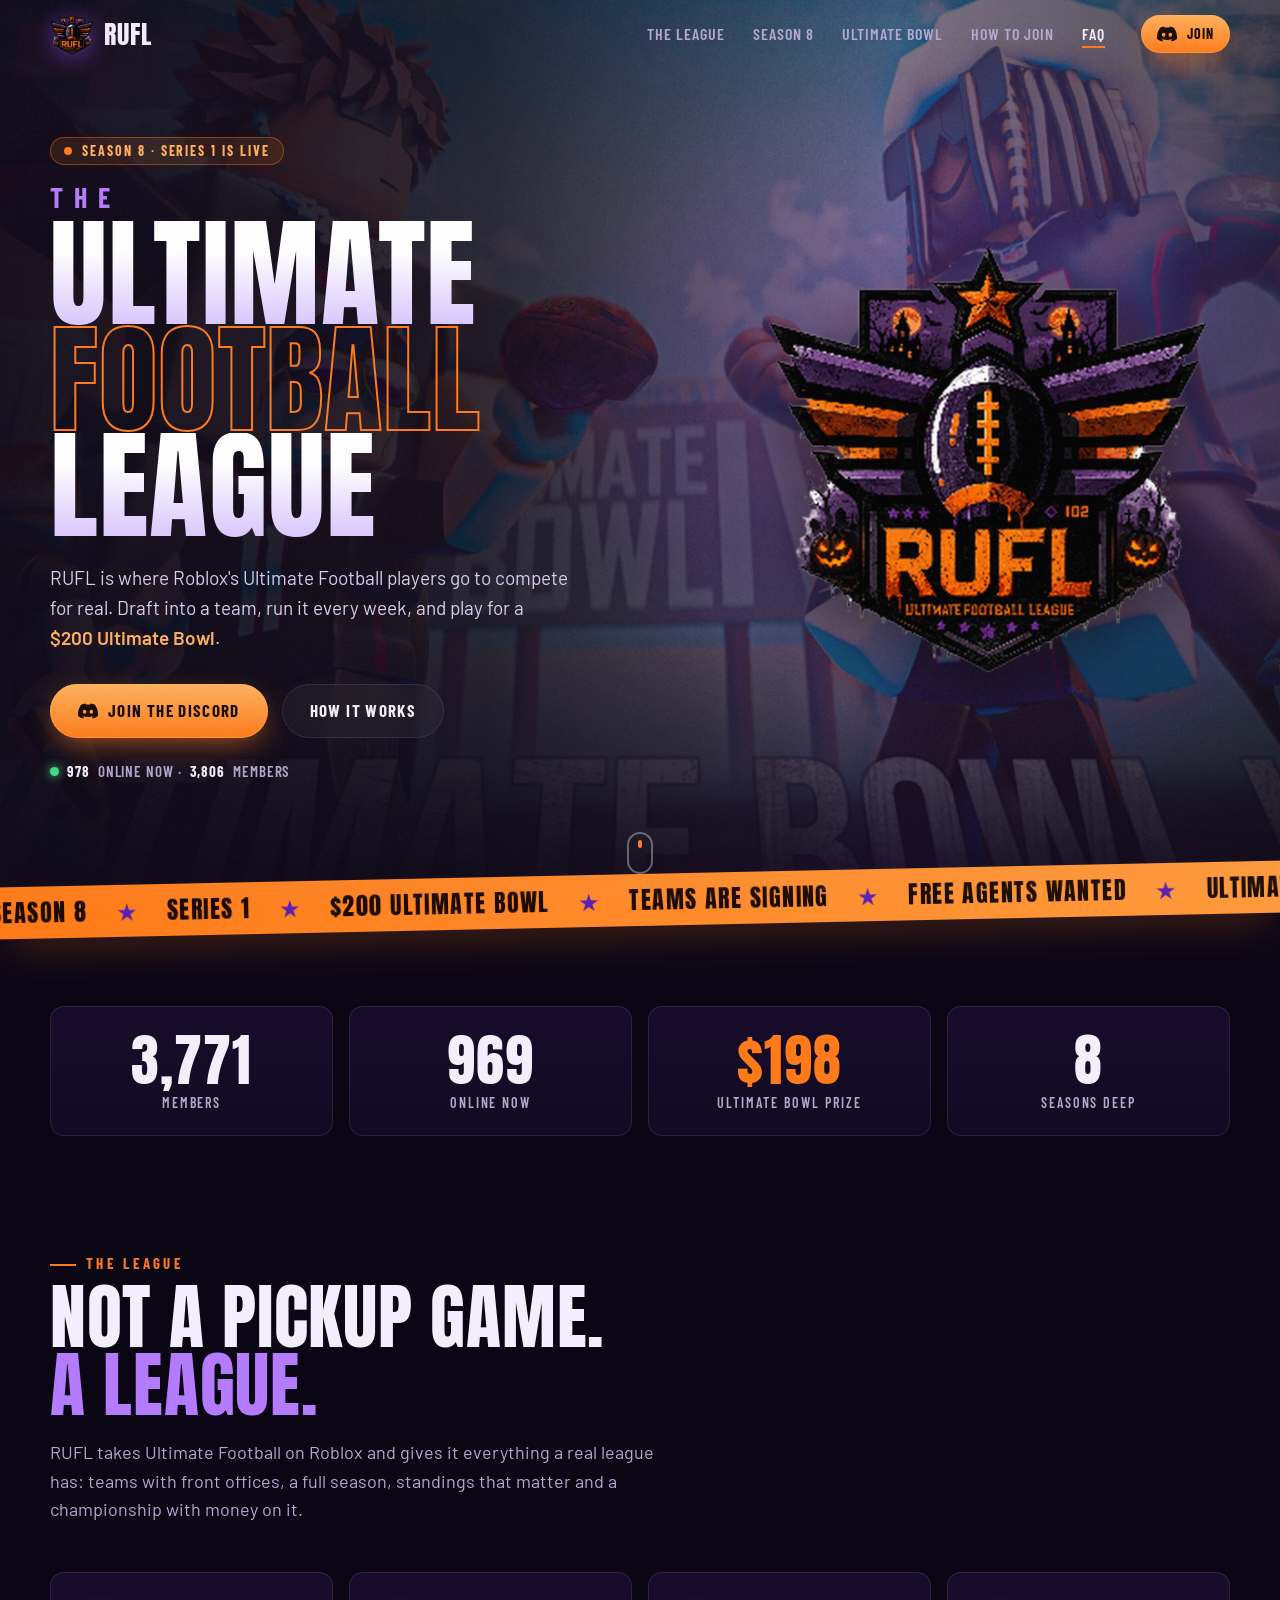
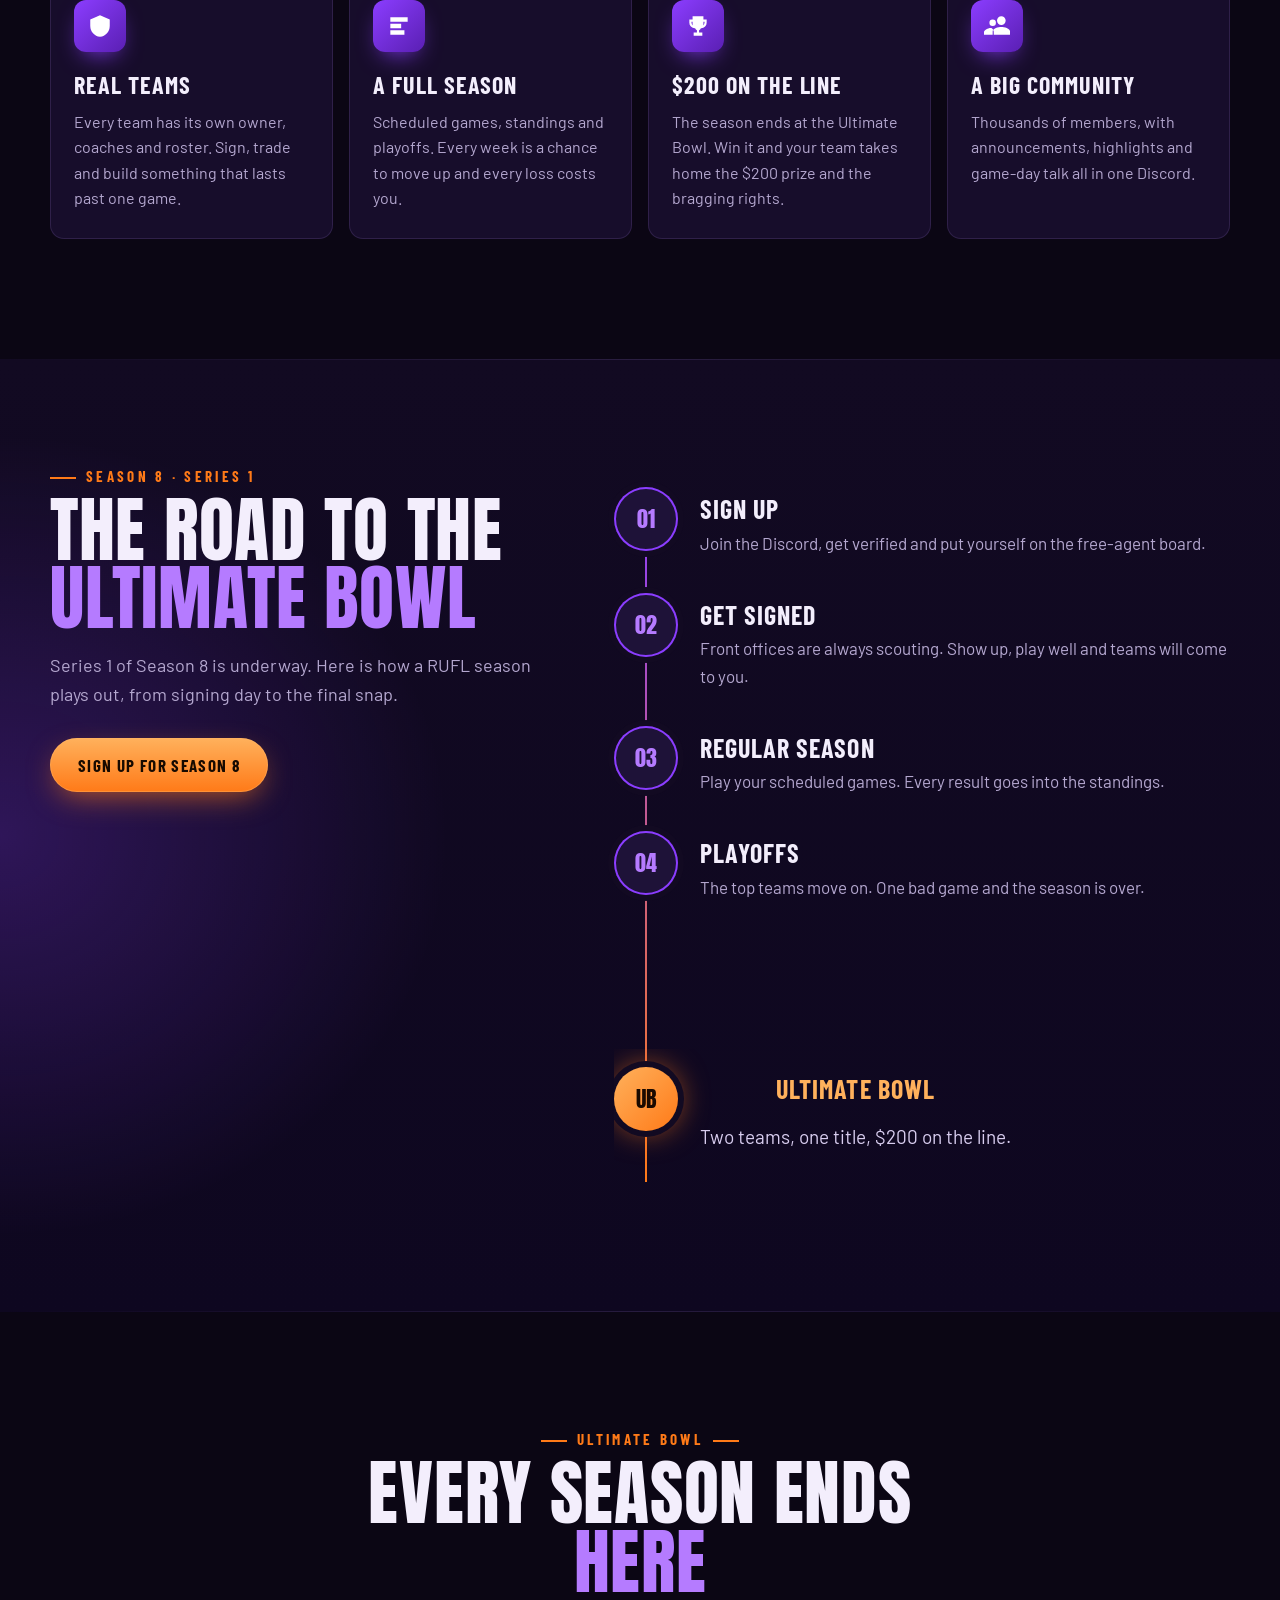
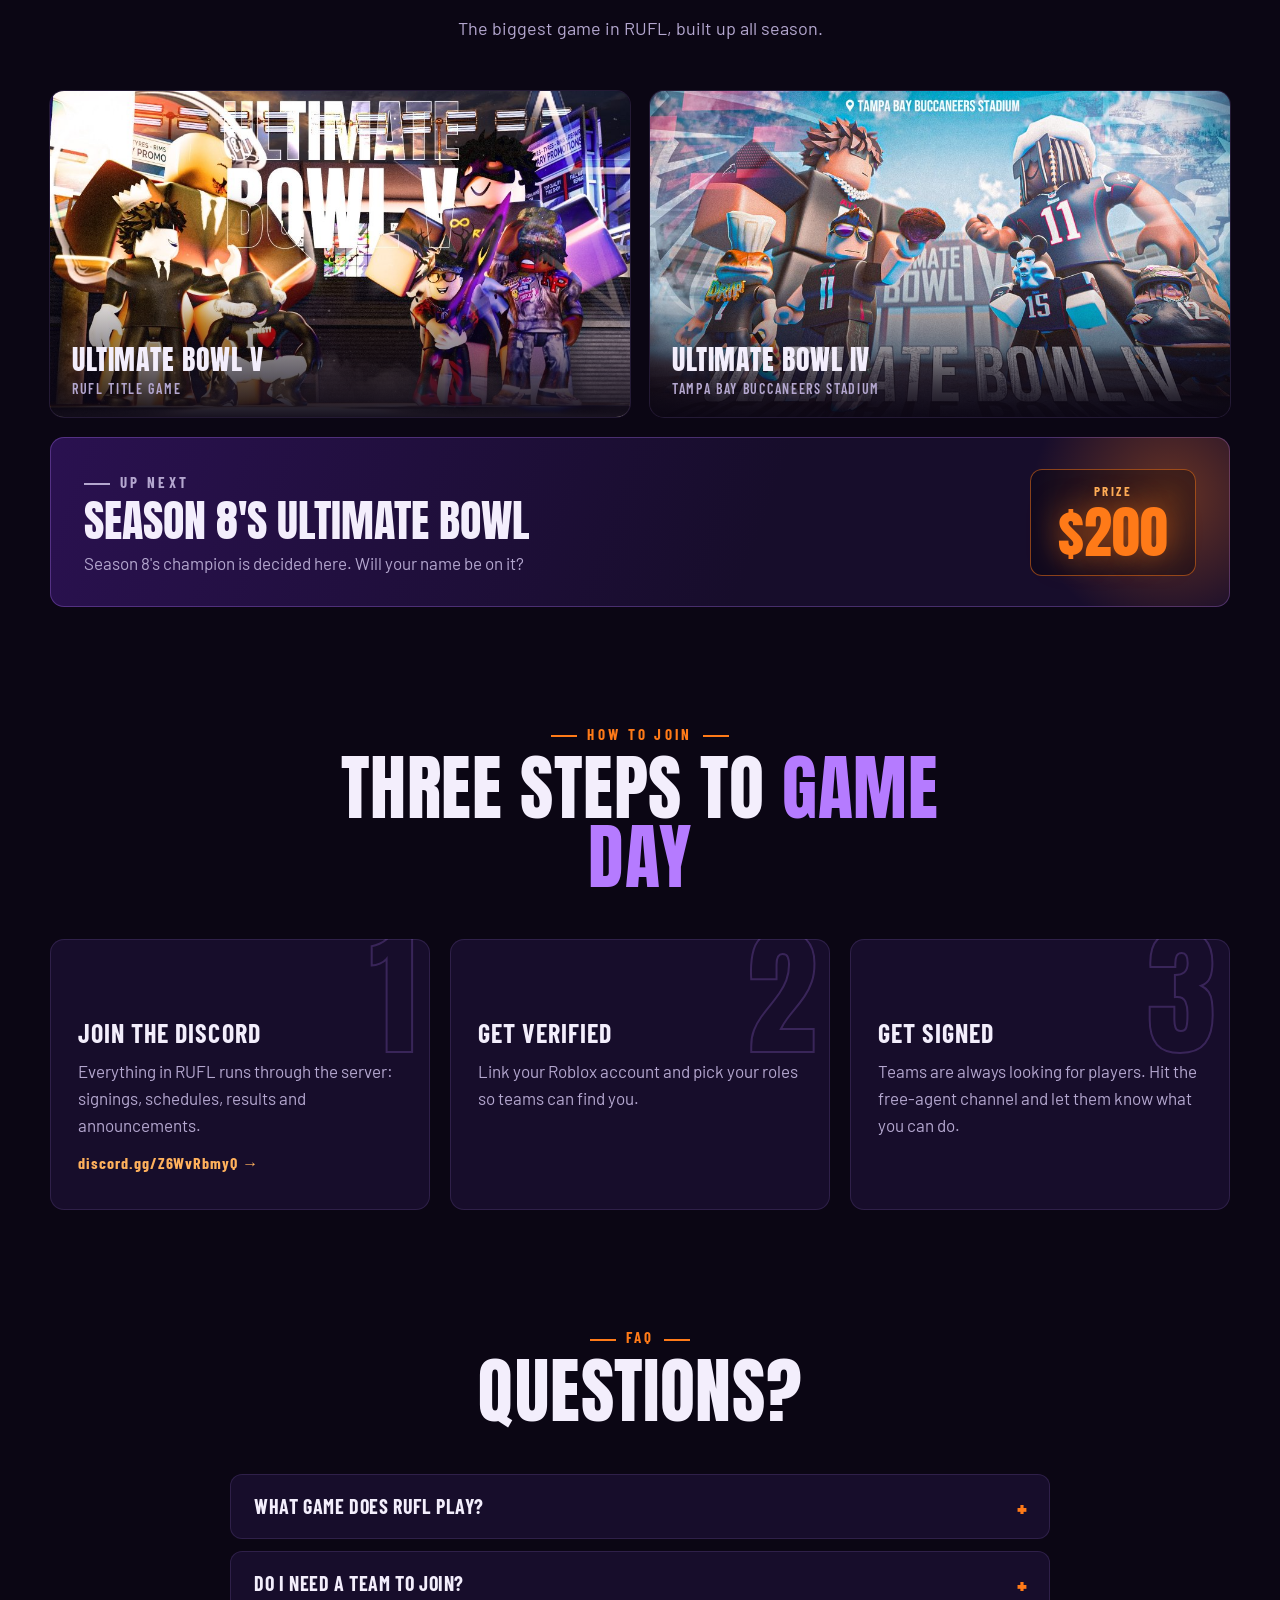
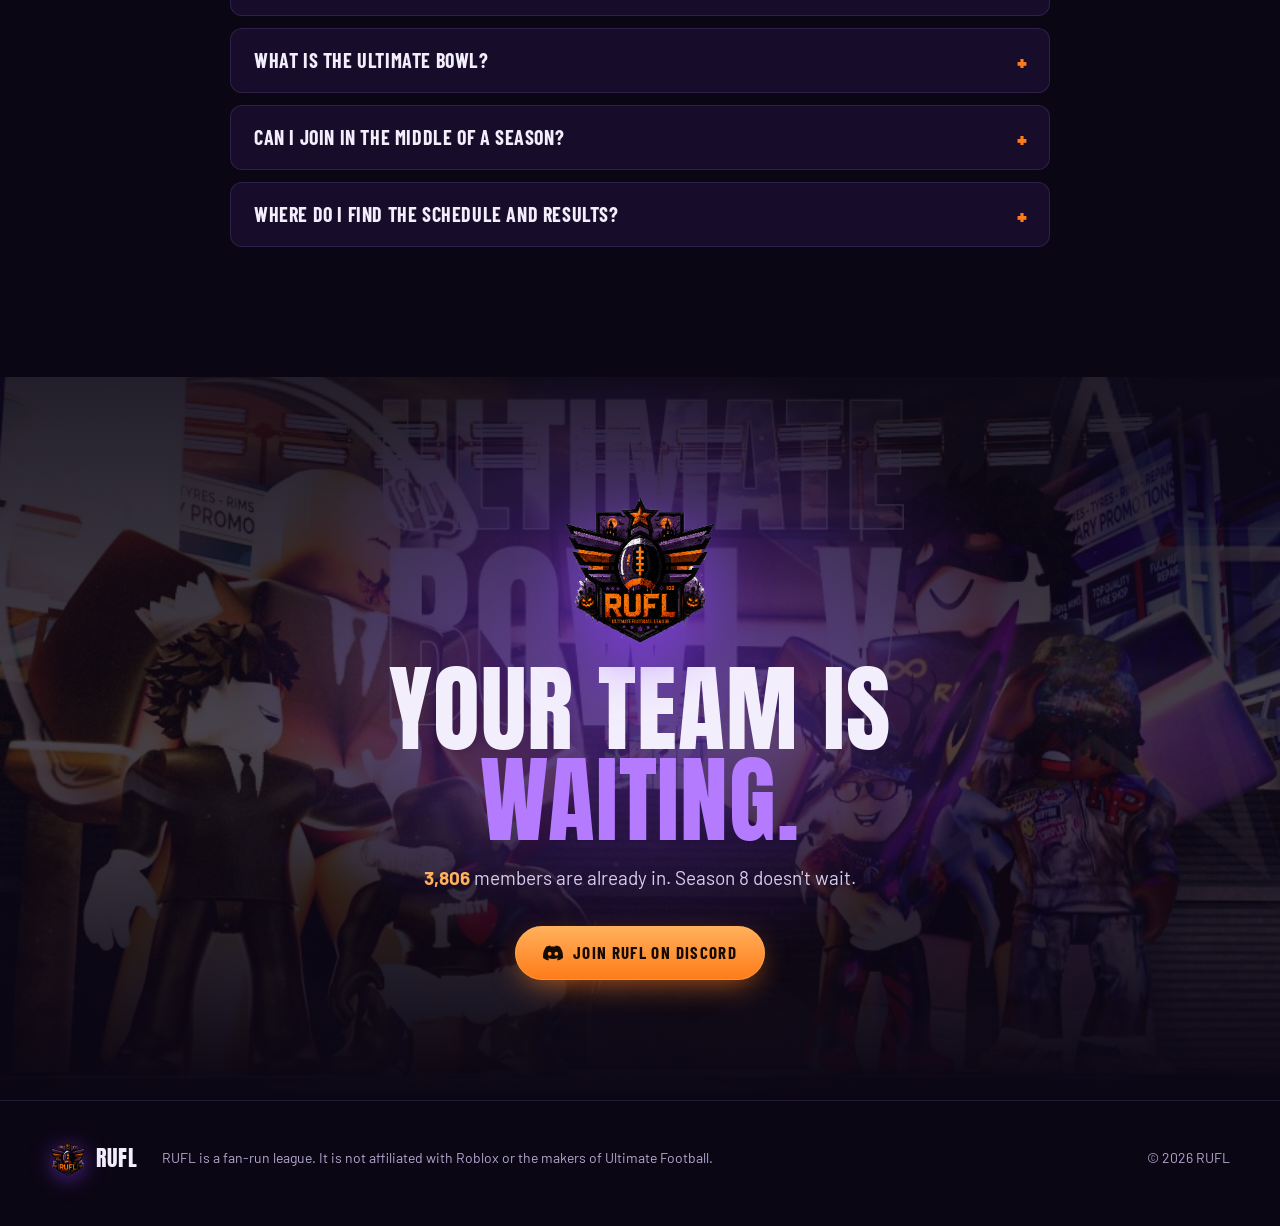
==== index.html @ a436592f "RUFL website" ====
<!doctype html>
<html lang="en">
<head>
<meta charset="utf-8">
<meta name="viewport" content="width=device-width, initial-scale=1">
<title>RUFL · Ultimate Football League</title>
<meta name="description" content="RUFL is the Roblox Ultimate Football league. Season 8, Series 1 is live with a $200 Ultimate Bowl, and teams are signing players now. Join the Discord.">
<meta name="theme-color" content="#0b0614">
<meta property="og:type" content="website">
<meta property="og:site_name" content="RUFL">
<meta property="og:title" content="RUFL · Season 8 · $200 Ultimate Bowl">
<meta property="og:description" content="The Ultimate Football league on Roblox. Teams are signing players now. Join the Discord.">
<meta property="og:image" content="img/og.jpg">
<meta property="og:image:width" content="1200">
<meta property="og:image:height" content="630">
<meta name="twitter:card" content="summary_large_image">
<link rel="icon" type="image/png" href="img/favicon.png">
<link rel="apple-touch-icon" href="img/apple-touch-icon.png">
<link rel="preconnect" href="https://fonts.googleapis.com">
<link rel="preconnect" href="https://fonts.gstatic.com" crossorigin>
<link href="https://fonts.googleapis.com/css2?family=Anton&family=Barlow+Condensed:wght@500;600;700;800&family=Barlow:wght@400;500;600&display=swap" rel="stylesheet">
<link rel="stylesheet" href="styles.css">
</head>
<body>

<header class="nav" id="top">
  <a class="brand" href="#top" aria-label="RUFL home">
    <img src="img/logo.png" alt="" width="44" height="43">
    <span>RUFL</span>
  </a>
  <nav class="links" id="links">
    <a href="#about">The League</a>
    <a href="#season">Season 8</a>
    <a href="#bowl">Ultimate Bowl</a>
    <a href="#join">How to Join</a>
    <a href="#faq">FAQ</a>
  </nav>
  <a class="btn btn-sm discord-link" href="https://discord.gg/Z6WvRbmyQ" target="_blank" rel="noopener">
    <svg viewBox="0 0 24 24" aria-hidden="true"><path d="M20.3 4.4A19.8 19.8 0 0 0 15.4 3l-.6 1.3a18.4 18.4 0 0 0-5.6 0L8.6 3a19.7 19.7 0 0 0-4.9 1.5C.6 9.1-.3 13.6.1 18.1a19.9 19.9 0 0 0 6 3l1.3-2.1a12.9 12.9 0 0 1-2-1l.5-.4a14.2 14.2 0 0 0 12.2 0l.5.4c-.6.4-1.3.7-2 1l1.3 2.1a19.8 19.8 0 0 0 6-3c.5-5.2-.8-9.7-3.6-13.7ZM8 15.4c-1.2 0-2.2-1.1-2.2-2.4S6.8 10.6 8 10.6s2.2 1.1 2.2 2.4-1 2.4-2.2 2.4Zm8 0c-1.2 0-2.2-1.1-2.2-2.4s1-2.4 2.2-2.4 2.2 1.1 2.2 2.4-1 2.4-2.2 2.4Z"/></svg>
    <span>Join</span>
  </a>
  <button class="burger" id="burger" aria-label="Open menu" aria-expanded="false" aria-controls="links"><i></i><i></i><i></i></button>
</header>

<main>
  <!-- HERO -->
  <section class="hero">
    <div class="hero-bg" id="heroBg" aria-hidden="true"></div>
    <div class="hero-shade" aria-hidden="true"></div>
    <div class="hero-inner">
      <div class="hero-copy">
        <p class="eyebrow"><span class="dot"></span>Season 8 · Series 1 is live</p>
        <h1>
          <span class="h1-top">The</span>
          <span class="h1-main">Ultimate</span>
          <span class="h1-main outline">Football</span>
          <span class="h1-main">League</span>
        </h1>
        <p class="lede">RUFL is where Roblox's Ultimate Football players go to compete for real. Draft into a team, run it every week, and play for a <strong>$200 Ultimate Bowl</strong>.</p>
        <div class="cta-row">
          <a class="btn btn-lg discord-link" href="https://discord.gg/Z6WvRbmyQ" target="_blank" rel="noopener">
            <svg viewBox="0 0 24 24" aria-hidden="true"><path d="M20.3 4.4A19.8 19.8 0 0 0 15.4 3l-.6 1.3a18.4 18.4 0 0 0-5.6 0L8.6 3a19.7 19.7 0 0 0-4.9 1.5C.6 9.1-.3 13.6.1 18.1a19.9 19.9 0 0 0 6 3l1.3-2.1a12.9 12.9 0 0 1-2-1l.5-.4a14.2 14.2 0 0 0 12.2 0l.5.4c-.6.4-1.3.7-2 1l1.3 2.1a19.8 19.8 0 0 0 6-3c.5-5.2-.8-9.7-3.6-13.7ZM8 15.4c-1.2 0-2.2-1.1-2.2-2.4S6.8 10.6 8 10.6s2.2 1.1 2.2 2.4-1 2.4-2.2 2.4Zm8 0c-1.2 0-2.2-1.1-2.2-2.4s1-2.4 2.2-2.4 2.2 1.1 2.2 2.4-1 2.4-2.2 2.4Z"/></svg>
            Join the Discord
          </a>
          <a class="btn btn-lg btn-ghost" href="#join">How it works</a>
        </div>
        <p class="live-pill" id="livePill"><span class="pulse"></span><b data-live="online">978</b> online now · <b data-live="members">3,806</b> members</p>
      </div>
      <div class="hero-logo" aria-hidden="true">
        <div class="glow"></div>
        <img src="img/logo.png" alt="" width="484" height="471" id="heroLogo">
      </div>
    </div>
    <a class="scroll-cue" href="#about" aria-label="Scroll down"><span></span></a>
  </section>

  <!-- TICKER -->
  <div class="ticker" aria-hidden="true">
    <div class="track">
      <span>Season 8</span><i>★</i><span>Series 1</span><i>★</i><span>$200 Ultimate Bowl</span><i>★</i><span>Teams are signing</span><i>★</i><span>Free agents wanted</span><i>★</i><span>Ultimate Football</span><i>★</i>
      <span>Season 8</span><i>★</i><span>Series 1</span><i>★</i><span>$200 Ultimate Bowl</span><i>★</i><span>Teams are signing</span><i>★</i><span>Free agents wanted</span><i>★</i><span>Ultimate Football</span><i>★</i>
    </div>
  </div>

  <!-- STATS -->
  <section class="stats wrap">
    <div class="stat reveal"><b class="num" data-live="members" data-count="3806">3,806</b><span>Members</span></div>
    <div class="stat reveal"><b class="num" data-live="online" data-count="978">978</b><span>Online now</span></div>
    <div class="stat reveal"><b class="num accent">$<span data-count="200">200</span></b><span>Ultimate Bowl prize</span></div>
    <div class="stat reveal"><b class="num"><span data-count="8">8</span></b><span>Seasons deep</span></div>
  </section>

  <!-- ABOUT -->
  <section class="about wrap" id="about">
    <div class="section-head reveal">
      <p class="kicker">The League</p>
      <h2>Not a pickup game.<br><span>A league.</span></h2>
      <p class="sub">RUFL takes Ultimate Football on Roblox and gives it everything a real league has: teams with front offices, a full season, standings that matter and a championship with money on it.</p>
    </div>
    <div class="cards">
      <article class="card reveal">
        <div class="ico"><svg viewBox="0 0 24 24"><path d="M12 2 3 6v6c0 5 3.8 9.4 9 10 5.2-.6 9-5 9-10V6l-9-4Z"/></svg></div>
        <h3>Real teams</h3>
        <p>Every team has its own owner, coaches and roster. Sign, trade and build something that lasts past one game.</p>
      </article>
      <article class="card reveal">
        <div class="ico"><svg viewBox="0 0 24 24"><path d="M4 4h16v4H4zM4 10h10v4H4zM4 16h13v4H4z"/></svg></div>
        <h3>A full season</h3>
        <p>Scheduled games, standings and playoffs. Every week is a chance to move up and every loss costs you.</p>
      </article>
      <article class="card reveal">
        <div class="ico"><svg viewBox="0 0 24 24"><path d="M7 3h10v3h3v3a5 5 0 0 1-5 5h-.3A5 5 0 0 1 13 15.9V18h3v3H8v-3h3v-2.1A5 5 0 0 1 9.3 14H9a5 5 0 0 1-5-5V6h3V3Zm0 5H6v1a3 3 0 0 0 1.4 2.5A5 5 0 0 1 7 9V8Zm10 0v1a5 5 0 0 1-.4 2.5A3 3 0 0 0 18 9V8h-1Z"/></svg></div>
        <h3>$200 on the line</h3>
        <p>The season ends at the Ultimate Bowl. Win it and your team takes home the $200 prize and the bragging rights.</p>
      </article>
      <article class="card reveal">
        <div class="ico"><svg viewBox="0 0 24 24"><path d="M16 11a4 4 0 1 0-4-4 4 4 0 0 0 4 4ZM8 12a3 3 0 1 0-3-3 3 3 0 0 0 3 3Zm8 1c-2.7 0-8 1.3-8 4v3h16v-3c0-2.7-5.3-4-8-4ZM8 13.5c-.4 0-.9 0-1.4.1A5 5 0 0 1 9 17v3H0v-2.5C0 15.3 4.5 13.5 8 13.5Z"/></svg></div>
        <h3>A big community</h3>
        <p>Thousands of members, with announcements, highlights and game-day talk all in one Discord.</p>
      </article>
    </div>
  </section>

  <!-- SEASON -->
  <section class="season" id="season">
    <div class="wrap season-grid">
      <div class="section-head reveal">
        <p class="kicker">Season 8 · Series 1</p>
        <h2>The road to the<br><span>Ultimate Bowl</span></h2>
        <p class="sub">Series 1 of Season 8 is underway. Here is how a RUFL season plays out, from signing day to the final snap.</p>
        <a class="btn btn-lg discord-link" href="https://discord.gg/Z6WvRbmyQ" target="_blank" rel="noopener">Sign up for Season 8</a>
      </div>
      <ol class="road">
        <li class="reveal"><span class="step">01</span><div><h3>Sign up</h3><p>Join the Discord, get verified and put yourself on the free-agent board.</p></div></li>
        <li class="reveal"><span class="step">02</span><div><h3>Get signed</h3><p>Front offices are always scouting. Show up, play well and teams will come to you.</p></div></li>
        <li class="reveal"><span class="step">03</span><div><h3>Regular season</h3><p>Play your scheduled games. Every result goes into the standings.</p></div></li>
        <li class="reveal"><span class="step">04</span><div><h3>Playoffs</h3><p>The top teams move on. One bad game and the season is over.</p></div></li>
        <li class="reveal final"><span class="step">UB</span><div><h3>Ultimate Bowl</h3><p>Two teams, one title, $200 on the line.</p></div></li>
      </ol>
    </div>
  </section>

  <!-- BOWL -->
  <section class="bowl wrap" id="bowl">
    <div class="section-head center reveal">
      <p class="kicker">Ultimate Bowl</p>
      <h2>Every season ends <span>here</span></h2>
      <p class="sub">The biggest game in RUFL, built up all season.</p>
    </div>
    <div class="bowl-grid">
      <figure class="bowl-card reveal">
        <img src="img/bowl5.jpg" alt="Ultimate Bowl V poster" loading="lazy" width="960" height="540">
        <figcaption><b>Ultimate Bowl V</b><span>RUFL title game</span></figcaption>
      </figure>
      <figure class="bowl-card reveal">
        <img src="img/bowl4.jpg" alt="Ultimate Bowl IV poster" loading="lazy" width="960" height="540">
        <figcaption><b>Ultimate Bowl IV</b><span>Tampa Bay Buccaneers Stadium</span></figcaption>
      </figure>
    </div>
    <div class="next-bowl reveal">
      <div>
        <p class="kicker">Up next</p>
        <h3>Season 8's Ultimate Bowl</h3>
        <p>Season 8's champion is decided here. Will your name be on it?</p>
      </div>
      <div class="prize"><span>Prize</span><b>$200</b></div>
    </div>
  </section>

  <!-- JOIN -->
  <section class="join wrap" id="join">
    <div class="section-head center reveal">
      <p class="kicker">How to Join</p>
      <h2>Three steps to <span>game day</span></h2>
    </div>
    <div class="steps">
      <div class="join-step reveal">
        <span class="big">1</span>
        <h3>Join the Discord</h3>
        <p>Everything in RUFL runs through the server: signings, schedules, results and announcements.</p>
        <a class="link discord-link" href="https://discord.gg/Z6WvRbmyQ" target="_blank" rel="noopener">discord.gg/Z6WvRbmyQ →</a>
      </div>
      <div class="join-step reveal">
        <span class="big">2</span>
        <h3>Get verified</h3>
        <p>Link your Roblox account and pick your roles so teams can find you.</p>
      </div>
      <div class="join-step reveal">
        <span class="big">3</span>
        <h3>Get signed</h3>
        <p>Teams are always looking for players. Hit the free-agent channel and let them know what you can do.</p>
      </div>
    </div>
  </section>

  <!-- FAQ -->
  <section class="faq wrap" id="faq">
    <div class="section-head center reveal">
      <p class="kicker">FAQ</p>
      <h2>Questions?</h2>
    </div>
    <div class="qa">
      <details class="reveal"><summary>What game does RUFL play?</summary><p>Ultimate Football on Roblox. All league games are played there.</p></details>
      <details class="reveal"><summary>Do I need a team to join?</summary><p>No. Join the Discord as a free agent. Teams are always looking for players, and the free-agent channel is where they look.</p></details>
      <details class="reveal"><summary>What is the Ultimate Bowl?</summary><p>The championship game at the end of every RUFL season. This season the winning team plays for $200.</p></details>
      <details class="reveal"><summary>Can I join in the middle of a season?</summary><p>Yes. Teams sign players during the season, so join the Discord and get on the free-agent board.</p></details>
      <details class="reveal"><summary>Where do I find the schedule and results?</summary><p>In the Discord. Schedules, scores and announcements are all posted there.</p></details>
    </div>
  </section>

  <!-- FINAL CTA -->
  <section class="final">
    <div class="final-bg" aria-hidden="true"></div>
    <div class="wrap final-inner reveal">
      <img src="img/logo.png" alt="RUFL logo" width="160" height="156" loading="lazy">
      <h2>Your team is<br><span>waiting.</span></h2>
      <p><b data-live="members">3,806</b> members are already in. Season 8 doesn't wait.</p>
      <a class="btn btn-lg discord-link" href="https://discord.gg/Z6WvRbmyQ" target="_blank" rel="noopener">
        <svg viewBox="0 0 24 24" aria-hidden="true"><path d="M20.3 4.4A19.8 19.8 0 0 0 15.4 3l-.6 1.3a18.4 18.4 0 0 0-5.6 0L8.6 3a19.7 19.7 0 0 0-4.9 1.5C.6 9.1-.3 13.6.1 18.1a19.9 19.9 0 0 0 6 3l1.3-2.1a12.9 12.9 0 0 1-2-1l.5-.4a14.2 14.2 0 0 0 12.2 0l.5.4c-.6.4-1.3.7-2 1l1.3 2.1a19.8 19.8 0 0 0 6-3c.5-5.2-.8-9.7-3.6-13.7ZM8 15.4c-1.2 0-2.2-1.1-2.2-2.4S6.8 10.6 8 10.6s2.2 1.1 2.2 2.4-1 2.4-2.2 2.4Zm8 0c-1.2 0-2.2-1.1-2.2-2.4s1-2.4 2.2-2.4 2.2 1.1 2.2 2.4-1 2.4-2.2 2.4Z"/></svg>
        Join RUFL on Discord
      </a>
    </div>
  </section>
</main>

<footer class="foot">
  <div class="wrap foot-inner">
    <a class="brand" href="#top"><img src="img/logo.png" alt="" width="36" height="35"><span>RUFL</span></a>
    <p>RUFL is a fan-run league. It is not affiliated with Roblox or the makers of Ultimate Football.</p>
    <p class="copy">© <span id="year">2026</span> RUFL</p>
  </div>
</footer>

<script src="app.js"></script>
</body>
</html>
---- styles.css ----
:root{
  --bg:#0b0614;
  --bg-2:#120a22;
  --panel:#170d2b;
  --panel-2:#1e1238;
  --line:rgba(190,150,255,.14);
  --text:#f3eefc;
  --muted:#b4a7cf;
  --purple:#8b3dff;
  --purple-2:#b57bff;
  --orange:#ff7a18;
  --orange-2:#ffb15c;
  --display:"Anton",Impact,"Arial Narrow",sans-serif;
  --cond:"Barlow Condensed","Arial Narrow",sans-serif;
  --body:"Barlow",system-ui,sans-serif;
  --r:14px;
  --nav-h:68px;
}
*{box-sizing:border-box}
html{scroll-behavior:smooth;scroll-padding-top:calc(var(--nav-h) + 12px)}
body{margin:0;background:var(--bg);color:var(--text);font:400 17px/1.6 var(--body);-webkit-font-smoothing:antialiased;overflow-x:hidden}
img{max-width:100%;display:block}
a{color:inherit}
h1,h2,h3{margin:0;font-weight:400}
.wrap{width:min(1180px,100% - 32px);margin-inline:auto}

/* grain */
body::before{content:"";position:fixed;inset:0;pointer-events:none;z-index:100;opacity:.06;
  background-image:url("data:image/svg+xml,%3Csvg xmlns='http://www.w3.org/2000/svg' width='160' height='160'%3E%3Cfilter id='n'%3E%3CfeTurbulence type='fractalNoise' baseFrequency='.9' numOctaves='2'/%3E%3C/filter%3E%3Crect width='100%25' height='100%25' filter='url(%23n)'/%3E%3C/svg%3E")}

/* buttons */
.btn{--h:44px;display:inline-flex;align-items:center;justify-content:center;gap:10px;height:var(--h);padding:0 20px;border-radius:999px;
  font:700 15px/1 var(--cond);letter-spacing:.08em;text-transform:uppercase;text-decoration:none;color:#170a00;
  background:linear-gradient(180deg,var(--orange-2),var(--orange));box-shadow:0 0 0 1px rgba(255,180,100,.4) inset,0 10px 30px -8px rgba(255,122,24,.7);
  transition:transform .2s,box-shadow .2s,filter .2s;position:relative;overflow:hidden;white-space:nowrap}
.btn::after{content:"";position:absolute;top:0;left:-60%;width:40%;height:100%;background:linear-gradient(100deg,transparent,rgba(255,255,255,.55),transparent);transform:skewX(-20deg);transition:left .6s}
.btn:hover{transform:translateY(-2px);box-shadow:0 0 0 1px rgba(255,200,130,.6) inset,0 16px 40px -8px rgba(255,122,24,.9)}
.btn:hover::after{left:130%}
.btn:focus-visible,.links a:focus-visible,summary:focus-visible,.burger:focus-visible{outline:3px solid var(--purple-2);outline-offset:3px}
.btn svg{width:20px;height:20px;fill:currentColor}
.btn-sm{--h:38px;padding:0 16px;font-size:14px}
.btn-lg{--h:54px;padding:0 28px;font-size:17px}
.btn-ghost{color:var(--text);background:rgba(255,255,255,.04);box-shadow:0 0 0 1px var(--line) inset;backdrop-filter:blur(8px)}
.btn-ghost:hover{box-shadow:0 0 0 1px var(--purple-2) inset,0 12px 30px -10px rgba(139,61,255,.7)}

/* nav */
.nav{position:fixed;inset:0 0 auto;height:var(--nav-h);z-index:50;display:flex;align-items:center;gap:24px;padding:0 max(16px,calc((100% - 1180px)/2));
  transition:background .3s,box-shadow .3s}
.nav.scrolled{background:rgba(11,6,20,.82);backdrop-filter:blur(14px);box-shadow:0 1px 0 var(--line)}
.brand{display:flex;align-items:center;gap:10px;text-decoration:none;font:400 26px/1 var(--display);letter-spacing:.04em}
.brand img{width:44px;height:auto;filter:drop-shadow(0 4px 10px rgba(139,61,255,.5))}
.links{display:flex;gap:4px;margin-left:auto}
.links a{position:relative;padding:8px 12px;font:600 16px/1 var(--cond);letter-spacing:.06em;text-transform:uppercase;text-decoration:none;color:var(--muted);border-radius:8px;transition:color .2s}
.links a::after{content:"";position:absolute;left:12px;right:12px;bottom:2px;height:2px;background:var(--orange);transform:scaleX(0);transform-origin:left;transition:transform .25s}
.links a:hover,.links a.active{color:var(--text)}
.links a:hover::after,.links a.active::after{transform:scaleX(1)}
.burger{display:none;width:44px;height:44px;border:0;background:transparent;padding:10px;cursor:pointer}
.burger i{display:block;height:2px;background:var(--text);margin:5px 0;border-radius:2px;transition:transform .3s,opacity .3s}
.burger[aria-expanded="true"] i:nth-child(1){transform:translateY(7px) rotate(45deg)}
.burger[aria-expanded="true"] i:nth-child(2){opacity:0}
.burger[aria-expanded="true"] i:nth-child(3){transform:translateY(-7px) rotate(-45deg)}

/* hero */
.hero{position:relative;min-height:100svh;display:flex;align-items:center;padding:calc(var(--nav-h) + 40px) 0 90px;overflow:hidden;isolation:isolate}
.hero-bg{position:absolute;inset:-6% -2%;z-index:-2;background:url(img/hero.jpg) center 30%/cover no-repeat;transform:scale(1.08);will-change:transform;filter:saturate(1.1)}
@media (max-width:700px){.hero-bg{background-image:url(img/hero-sm.jpg)}}
.hero-shade{position:absolute;inset:0;z-index:-1;
  background:
   radial-gradient(60% 70% at 78% 45%,rgba(139,61,255,.28),transparent 60%),
   linear-gradient(90deg,rgba(11,6,20,.96) 0%,rgba(11,6,20,.85) 38%,rgba(20,8,40,.55) 70%,rgba(11,6,20,.75) 100%),
   linear-gradient(0deg,var(--bg) 0%,transparent 30%)}
.hero-inner{width:min(1180px,100% - 32px);margin-inline:auto;display:grid;grid-template-columns:1.15fr .85fr;align-items:center;gap:40px}
.eyebrow{display:inline-flex;align-items:center;gap:10px;margin:0 0 18px;padding:7px 14px;border-radius:999px;background:rgba(255,122,24,.12);box-shadow:0 0 0 1px rgba(255,122,24,.4) inset;
  font:700 14px/1 var(--cond);letter-spacing:.14em;text-transform:uppercase;color:var(--orange-2)}
.eyebrow .dot{width:8px;height:8px;border-radius:50%;background:var(--orange);box-shadow:0 0 0 0 rgba(255,122,24,.7);animation:ping 1.8s infinite}
@keyframes ping{70%{box-shadow:0 0 0 10px rgba(255,122,24,0)}100%{box-shadow:0 0 0 0 rgba(255,122,24,0)}}
h1{display:flex;flex-direction:column;line-height:.88;text-transform:uppercase}
.h1-top{font:700 clamp(20px,2.4vw,28px)/1 var(--cond);letter-spacing:.4em;color:var(--purple-2);margin-bottom:10px}
.h1-main{font-family:var(--display);font-size:clamp(58px,9.4vw,132px);letter-spacing:.01em;
  background:linear-gradient(180deg,#fff 30%,#d9c6ff);-webkit-background-clip:text;background-clip:text;color:transparent;
  opacity:0;transform:translateY(30px);animation:rise .8s cubic-bezier(.2,.8,.2,1) forwards}
.h1-main:nth-child(3){animation-delay:.12s}
.h1-main:nth-child(4){animation-delay:.24s}
.h1-main.outline{background:none;color:transparent;-webkit-text-stroke:2px var(--orange)}
@keyframes rise{to{opacity:1;transform:none}}
.lede{max-width:520px;margin:24px 0 30px;font-size:clamp(17px,1.6vw,19px);color:#d8cdef}
.lede strong{color:var(--orange-2);font-weight:600}
.cta-row{display:flex;flex-wrap:wrap;gap:14px}
.live-pill{display:inline-flex;align-items:center;gap:8px;margin:26px 0 0;font:600 15px/1 var(--cond);letter-spacing:.06em;text-transform:uppercase;color:var(--muted)}
.live-pill b{color:var(--text);font-weight:700}
.pulse{width:9px;height:9px;border-radius:50%;background:#3ddc84;box-shadow:0 0 10px #3ddc84;animation:blink 1.6s infinite}
@keyframes blink{50%{opacity:.35}}
.hero-logo{position:relative;justify-self:center;width:min(440px,100%)}
.hero-logo img{position:relative;width:100%;height:auto;animation:float 6s ease-in-out infinite;filter:drop-shadow(0 30px 40px rgba(0,0,0,.6))}
.hero-logo .glow{position:absolute;inset:8%;border-radius:50%;background:radial-gradient(circle,rgba(139,61,255,.75),rgba(255,122,24,.25) 55%,transparent 70%);filter:blur(30px);animation:breathe 6s ease-in-out infinite}
@keyframes float{50%{transform:translateY(-14px) rotate(-1.5deg)}}
@keyframes breathe{50%{transform:scale(1.08);opacity:.8}}
.scroll-cue{position:absolute;left:50%;bottom:26px;translate:-50% 0;width:26px;height:42px;border-radius:14px;box-shadow:0 0 0 2px rgba(255,255,255,.35) inset}
.scroll-cue span{position:absolute;left:50%;top:8px;width:4px;height:8px;margin-left:-2px;border-radius:2px;background:var(--orange);animation:cue 1.8s infinite}
@keyframes cue{60%{transform:translateY(14px);opacity:0}100%{opacity:0}}

/* ticker */
.ticker{position:relative;z-index:2;background:linear-gradient(90deg,var(--orange),#ff9a3c);color:#1a0a00;transform:rotate(-1.2deg);margin:-26px -10px 0;box-shadow:0 20px 40px -20px rgba(255,122,24,.6);overflow:hidden}
.track{display:flex;gap:28px;width:max-content;padding:14px 0;animation:marquee 28s linear infinite;font:400 24px/1 var(--display);letter-spacing:.06em;text-transform:uppercase;white-space:nowrap}
.track i{font-style:normal;color:#5a1fb3}
@keyframes marquee{to{transform:translateX(-50%)}}

/* stats */
.stats{display:grid;grid-template-columns:repeat(4,1fr);gap:16px;margin-top:80px}
.stat{padding:26px 22px;border-radius:var(--r);background:linear-gradient(180deg,var(--panel),var(--bg-2));box-shadow:0 0 0 1px var(--line) inset;text-align:center}
.stat .num{display:block;font:400 clamp(38px,5vw,56px)/1 var(--display);letter-spacing:.02em}
.stat .num.accent{color:var(--orange)}
.stat span:not(.num span){display:block;margin-top:8px;font:600 14px/1 var(--cond);letter-spacing:.14em;text-transform:uppercase;color:var(--muted)}

/* section heads */
section{position:relative}
.about,.bowl,.join,.faq{padding:120px 0 0}
.section-head{max-width:640px;margin-bottom:48px}
.section-head.center{margin-inline:auto;text-align:center}
.kicker{margin:0 0 12px;font:700 15px/1 var(--cond);letter-spacing:.22em;text-transform:uppercase;color:var(--orange)}
.kicker::before{content:"";display:inline-block;width:26px;height:2px;background:currentColor;vertical-align:middle;margin-right:10px}
.section-head.center .kicker::after{content:"";display:inline-block;width:26px;height:2px;background:currentColor;vertical-align:middle;margin-left:10px}
h2{font:400 clamp(40px,6vw,72px)/.95 var(--display);text-transform:uppercase;letter-spacing:.01em}
h2 span{color:var(--purple-2)}
.sub{margin:18px 0 0;color:var(--muted);font-size:18px}

/* cards */
.cards{display:grid;grid-template-columns:repeat(4,1fr);gap:16px}
.card{position:relative;padding:28px 24px;border-radius:var(--r);background:var(--panel);box-shadow:0 0 0 1px var(--line) inset;overflow:hidden;transition:transform .3s,box-shadow .3s}
.card::before{content:"";position:absolute;inset:0;background:radial-gradient(400px circle at var(--mx,50%) var(--my,0%),rgba(139,61,255,.22),transparent 45%);opacity:0;transition:opacity .3s}
.card:hover{transform:translateY(-6px);box-shadow:0 0 0 1px rgba(181,123,255,.45) inset,0 24px 50px -24px rgba(139,61,255,.8)}
.card:hover::before{opacity:1}
.card>*{position:relative}
.ico{width:52px;height:52px;display:grid;place-items:center;border-radius:12px;background:linear-gradient(135deg,var(--purple),#5a1fb3);box-shadow:0 10px 24px -10px var(--purple);margin-bottom:20px}
.ico svg{width:26px;height:26px;fill:#fff}
.card h3{font:700 24px/1.1 var(--cond);text-transform:uppercase;letter-spacing:.04em;margin-bottom:10px}
.card p{margin:0;color:var(--muted);font-size:16px}

/* season */
.season{margin-top:120px;padding:110px 0;background:
  radial-gradient(50% 60% at 0% 50%,rgba(139,61,255,.25),transparent 70%),
  linear-gradient(180deg,var(--bg-2),#0e0720)}
.season::before,.season::after{content:"";position:absolute;left:0;right:0;height:1px;background:linear-gradient(90deg,transparent,var(--line),transparent)}
.season::before{top:0}.season::after{bottom:0}
.season-grid{display:grid;grid-template-columns:.9fr 1.1fr;gap:60px;align-items:start}
.season .section-head{position:sticky;top:calc(var(--nav-h) + 30px);margin:0}
.season .section-head .btn{margin-top:30px}
.road{list-style:none;margin:0;padding:0;position:relative}
.road::before{content:"";position:absolute;left:31px;top:20px;bottom:20px;width:2px;background:linear-gradient(var(--purple),var(--orange))}
.road li{position:relative;display:flex;gap:22px;align-items:flex-start;padding:18px 0}
.step{flex:none;width:64px;height:64px;display:grid;place-items:center;border-radius:50%;background:var(--panel-2);box-shadow:0 0 0 2px var(--purple) inset,0 0 0 6px var(--bg-2);font:400 22px/1 var(--display);color:var(--purple-2);position:relative;z-index:1;transition:transform .3s}
.road li:hover .step{transform:scale(1.08)}
.road h3{font:700 26px/1.1 var(--cond);text-transform:uppercase;letter-spacing:.04em;margin:8px 0 6px}
.road p{margin:0;color:var(--muted)}
.road .final .step{background:linear-gradient(135deg,var(--orange-2),var(--orange));color:#1a0a00;box-shadow:0 0 0 6px var(--bg-2),0 0 30px rgba(255,122,24,.7)}
.road .final h3{color:var(--orange-2)}

/* bowl */
.bowl-grid{display:grid;grid-template-columns:1fr 1fr;gap:20px}
.bowl-card{margin:0;position:relative;border-radius:var(--r);overflow:hidden;box-shadow:0 0 0 1px var(--line);aspect-ratio:16/9;background:var(--panel)}
.bowl-card img{width:100%;height:100%;object-fit:cover;transition:transform .7s cubic-bezier(.2,.8,.2,1)}
.bowl-card:hover img{transform:scale(1.06)}
.bowl-card figcaption{position:absolute;inset:auto 0 0;padding:60px 22px 18px;background:linear-gradient(0deg,rgba(11,6,20,.95),transparent);display:flex;flex-direction:column}
.bowl-card b{font:400 28px/1 var(--display);text-transform:uppercase;letter-spacing:.02em}
.bowl-card figcaption span{font:600 14px/1.4 var(--cond);letter-spacing:.12em;text-transform:uppercase;color:var(--muted);margin-top:6px}
.next-bowl{margin-top:20px;display:flex;align-items:center;justify-content:space-between;gap:24px;padding:30px 34px;border-radius:var(--r);
  background:linear-gradient(110deg,#2a1150,#170d2b 60%);box-shadow:0 0 0 1px rgba(181,123,255,.3) inset;position:relative;overflow:hidden}
.next-bowl::after{content:"";position:absolute;right:-80px;top:-80px;width:280px;height:280px;border-radius:50%;background:radial-gradient(circle,rgba(255,122,24,.35),transparent 70%)}
.next-bowl .kicker{margin-bottom:8px}
.next-bowl h3{font:400 clamp(30px,4vw,44px)/1 var(--display);text-transform:uppercase}
.next-bowl p{margin:8px 0 0;color:var(--muted)}
.prize{position:relative;z-index:1;text-align:center;padding:16px 28px;border-radius:12px;background:rgba(0,0,0,.3);box-shadow:0 0 0 1px rgba(255,122,24,.5) inset}
.prize span{display:block;font:700 13px/1 var(--cond);letter-spacing:.2em;text-transform:uppercase;color:var(--orange-2)}
.prize b{display:block;font:400 56px/1 var(--display);color:var(--orange);text-shadow:0 0 30px rgba(255,122,24,.6);margin-top:6px}

/* join */
.steps{display:grid;grid-template-columns:repeat(3,1fr);gap:20px;counter-reset:s}
.join-step{position:relative;padding:34px 28px;border-radius:var(--r);background:var(--panel);box-shadow:0 0 0 1px var(--line) inset;overflow:hidden;transition:transform .3s,box-shadow .3s}
.join-step:hover{transform:translateY(-6px);box-shadow:0 0 0 1px rgba(255,122,24,.5) inset,0 24px 50px -24px rgba(255,122,24,.6)}
.join-step .big{position:absolute;right:14px;top:-16px;font:400 140px/1 var(--display);color:transparent;-webkit-text-stroke:2px rgba(181,123,255,.22);transition:-webkit-text-stroke-color .3s}
.join-step:hover .big{-webkit-text-stroke-color:rgba(255,122,24,.45)}
.join-step h3{position:relative;font:700 26px/1.1 var(--cond);text-transform:uppercase;letter-spacing:.04em;margin:46px 0 10px}
.join-step p{position:relative;margin:0;color:var(--muted)}
.join-step .link{position:relative;display:inline-block;margin-top:16px;font:700 16px/1 var(--cond);letter-spacing:.06em;color:var(--orange-2);text-decoration:none}
.join-step .link:hover{text-decoration:underline}

/* faq */
.qa{max-width:820px;margin:0 auto;display:grid;gap:12px}
details{border-radius:12px;background:var(--panel);box-shadow:0 0 0 1px var(--line) inset;transition:box-shadow .3s}
details[open]{box-shadow:0 0 0 1px rgba(181,123,255,.45) inset}
summary{list-style:none;cursor:pointer;padding:20px 56px 20px 24px;position:relative;font:700 20px/1.25 var(--cond);letter-spacing:.03em;text-transform:uppercase;border-radius:12px}
summary::-webkit-details-marker{display:none}
summary::after{content:"+";position:absolute;right:22px;top:50%;translate:0 -50%;font:400 28px/1 var(--display);color:var(--orange);transition:transform .3s}
details[open] summary::after{transform:rotate(45deg)}
details p{margin:0;padding:0 24px 22px;color:var(--muted)}

/* final */
.final{margin-top:130px;padding:120px 0;overflow:hidden;isolation:isolate;text-align:center}
.final-bg{position:absolute;inset:0;z-index:-1;background:
  radial-gradient(45% 60% at 50% 40%,rgba(139,61,255,.45),transparent 70%),
  linear-gradient(180deg,rgba(11,6,20,.9),rgba(11,6,20,.75),var(--bg)),
  url(img/bowl5.jpg) center/cover}
.final-inner img{width:150px;height:auto;margin:0 auto 20px;animation:float 6s ease-in-out infinite;filter:drop-shadow(0 20px 30px rgba(139,61,255,.6))}
.final h2{font-size:clamp(48px,8vw,96px)}
.final p{color:#d8cdef;font-size:19px;margin:18px 0 32px}
.final p b{color:var(--orange-2)}

/* footer */
.foot{padding:40px 0 50px;border-top:1px solid var(--line)}
.foot-inner{display:flex;align-items:center;gap:24px;flex-wrap:wrap}
.foot .brand{font-size:22px}
.foot .brand img{width:36px}
.foot p{margin:0;color:var(--muted);font-size:14px;flex:1;min-width:240px}
.foot .copy{flex:none;min-width:0}

/* reveal */
.reveal{opacity:0;transform:translateY(28px);transition:opacity .7s ease,transform .7s cubic-bezier(.2,.8,.2,1)}
.reveal.in{opacity:1;transform:none}

/* responsive */
@media (max-width:1020px){
  .cards{grid-template-columns:repeat(2,1fr)}
  .stats{grid-template-columns:repeat(2,1fr)}
  .season-grid{grid-template-columns:1fr;gap:30px}
  .season .section-head{position:static}
}
@media (max-width:880px){
  .burger{display:block}
  .links{position:fixed;top:var(--nav-h);left:0;right:0;flex-direction:column;gap:0;padding:8px 16px 18px;background:rgba(11,6,20,.97);backdrop-filter:blur(14px);box-shadow:0 1px 0 var(--line);
    transform:translateY(-12px);opacity:0;visibility:hidden;transition:.25s}
  .links.open{transform:none;opacity:1;visibility:visible}
  .links a{padding:14px 8px;font-size:20px;border-bottom:1px solid var(--line)}
  .links a::after{display:none}
  .nav .btn-sm{margin-left:auto}
  .hero-inner{grid-template-columns:1fr;text-align:left}
  .hero-logo{order:-1;width:min(150px,40vw);justify-self:start;margin-bottom:-10px}
  .hero{padding-top:calc(var(--nav-h) + 10px);min-height:auto;padding-bottom:80px}
  .hero-shade{background:
    radial-gradient(80% 40% at 30% 15%,rgba(139,61,255,.3),transparent 70%),
    linear-gradient(180deg,rgba(11,6,20,.7) 0%,rgba(11,6,20,.86) 40%,rgba(11,6,20,.92) 75%,var(--bg) 100%)}
  .scroll-cue{display:none}
  .bowl-grid,.steps{grid-template-columns:1fr}
  .next-bowl{flex-direction:column;align-items:flex-start}
}
@media (max-width:520px){
  body{font-size:16px}
  .cards{grid-template-columns:1fr}
  .stats{gap:10px;margin-top:60px}
  .stat{padding:20px 12px}
  .about,.bowl,.join,.faq{padding-top:90px}
  .cta-row .btn{flex:1 1 100%}
  .h1-main{font-size:clamp(58px,18vw,80px)}
  .h1-main.outline{-webkit-text-stroke-width:1.5px}
  .track{font-size:20px}
  .scroll-cue{display:none}
}
@media (prefers-reduced-motion:reduce){
  *,*::before,*::after{animation:none!important;transition:none!important}
  .h1-main{opacity:1;transform:none}
  .reveal{opacity:1;transform:none}
  html{scroll-behavior:auto}
}
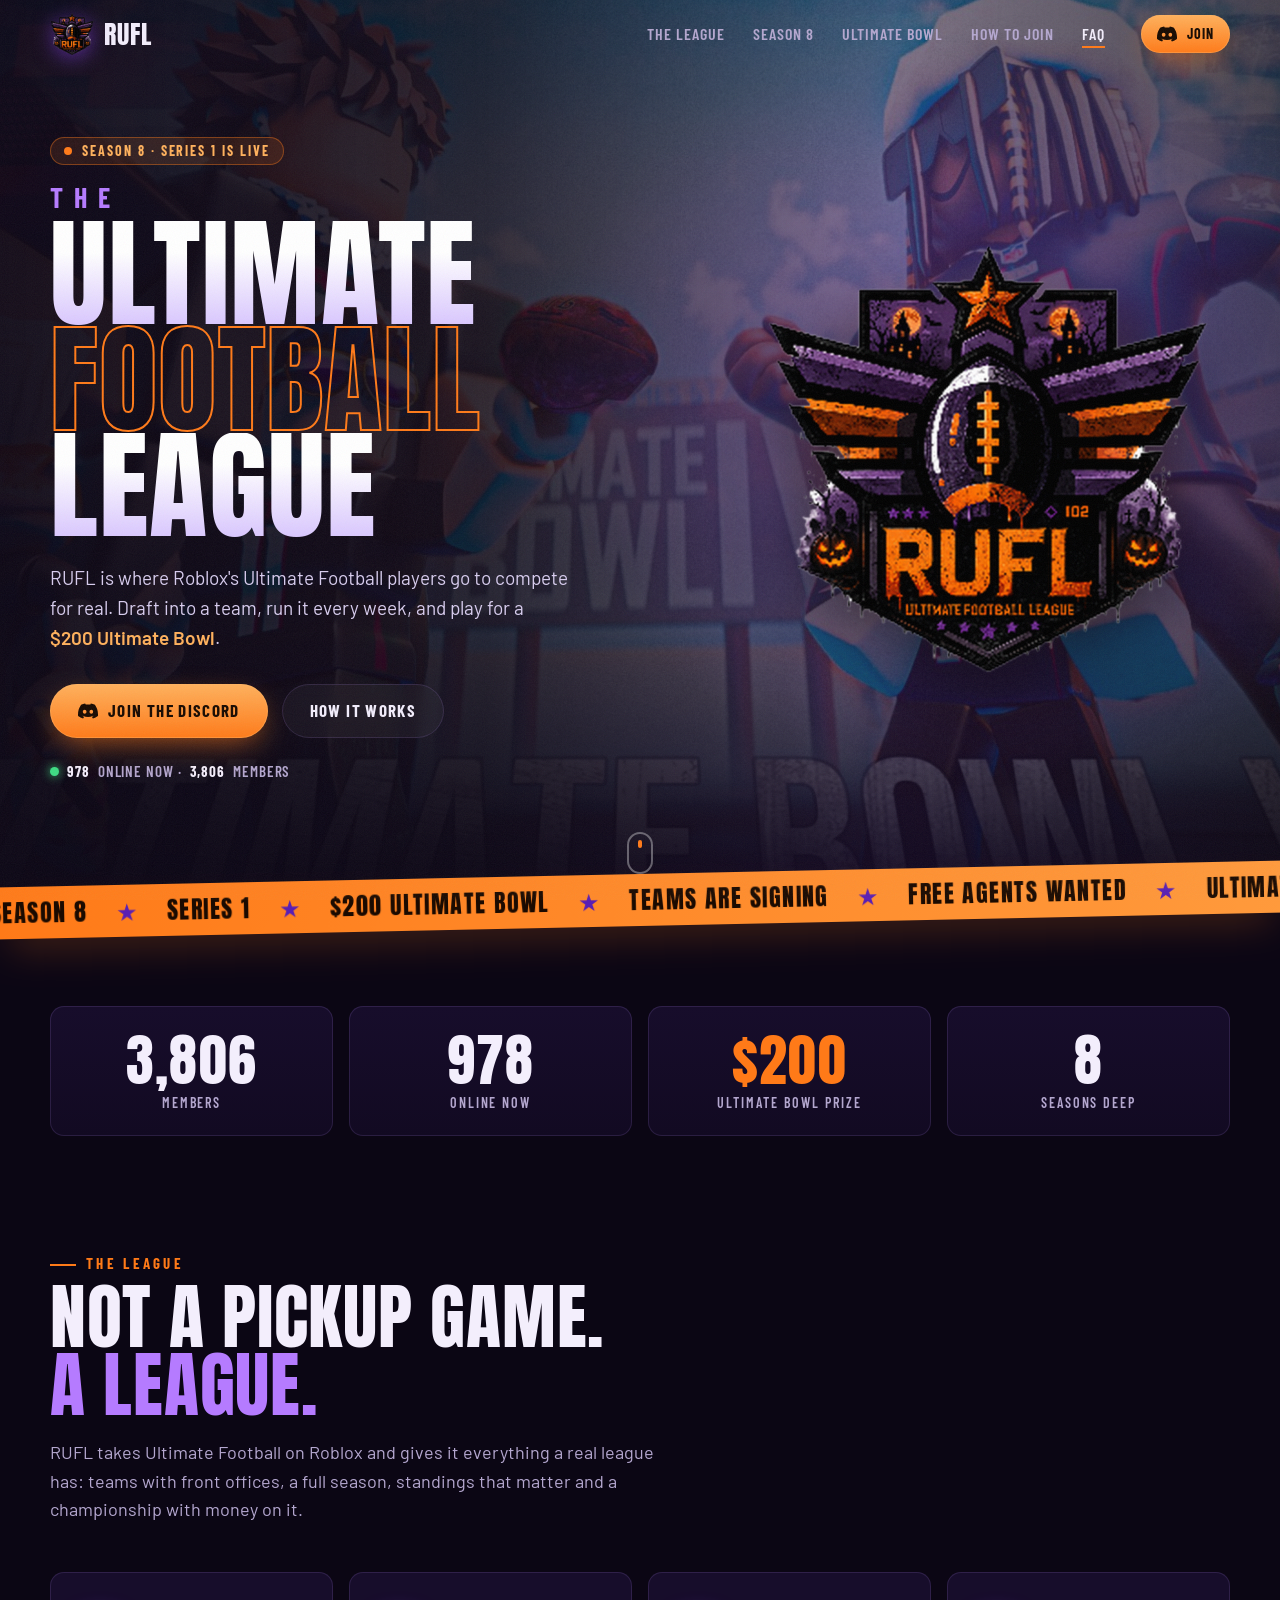
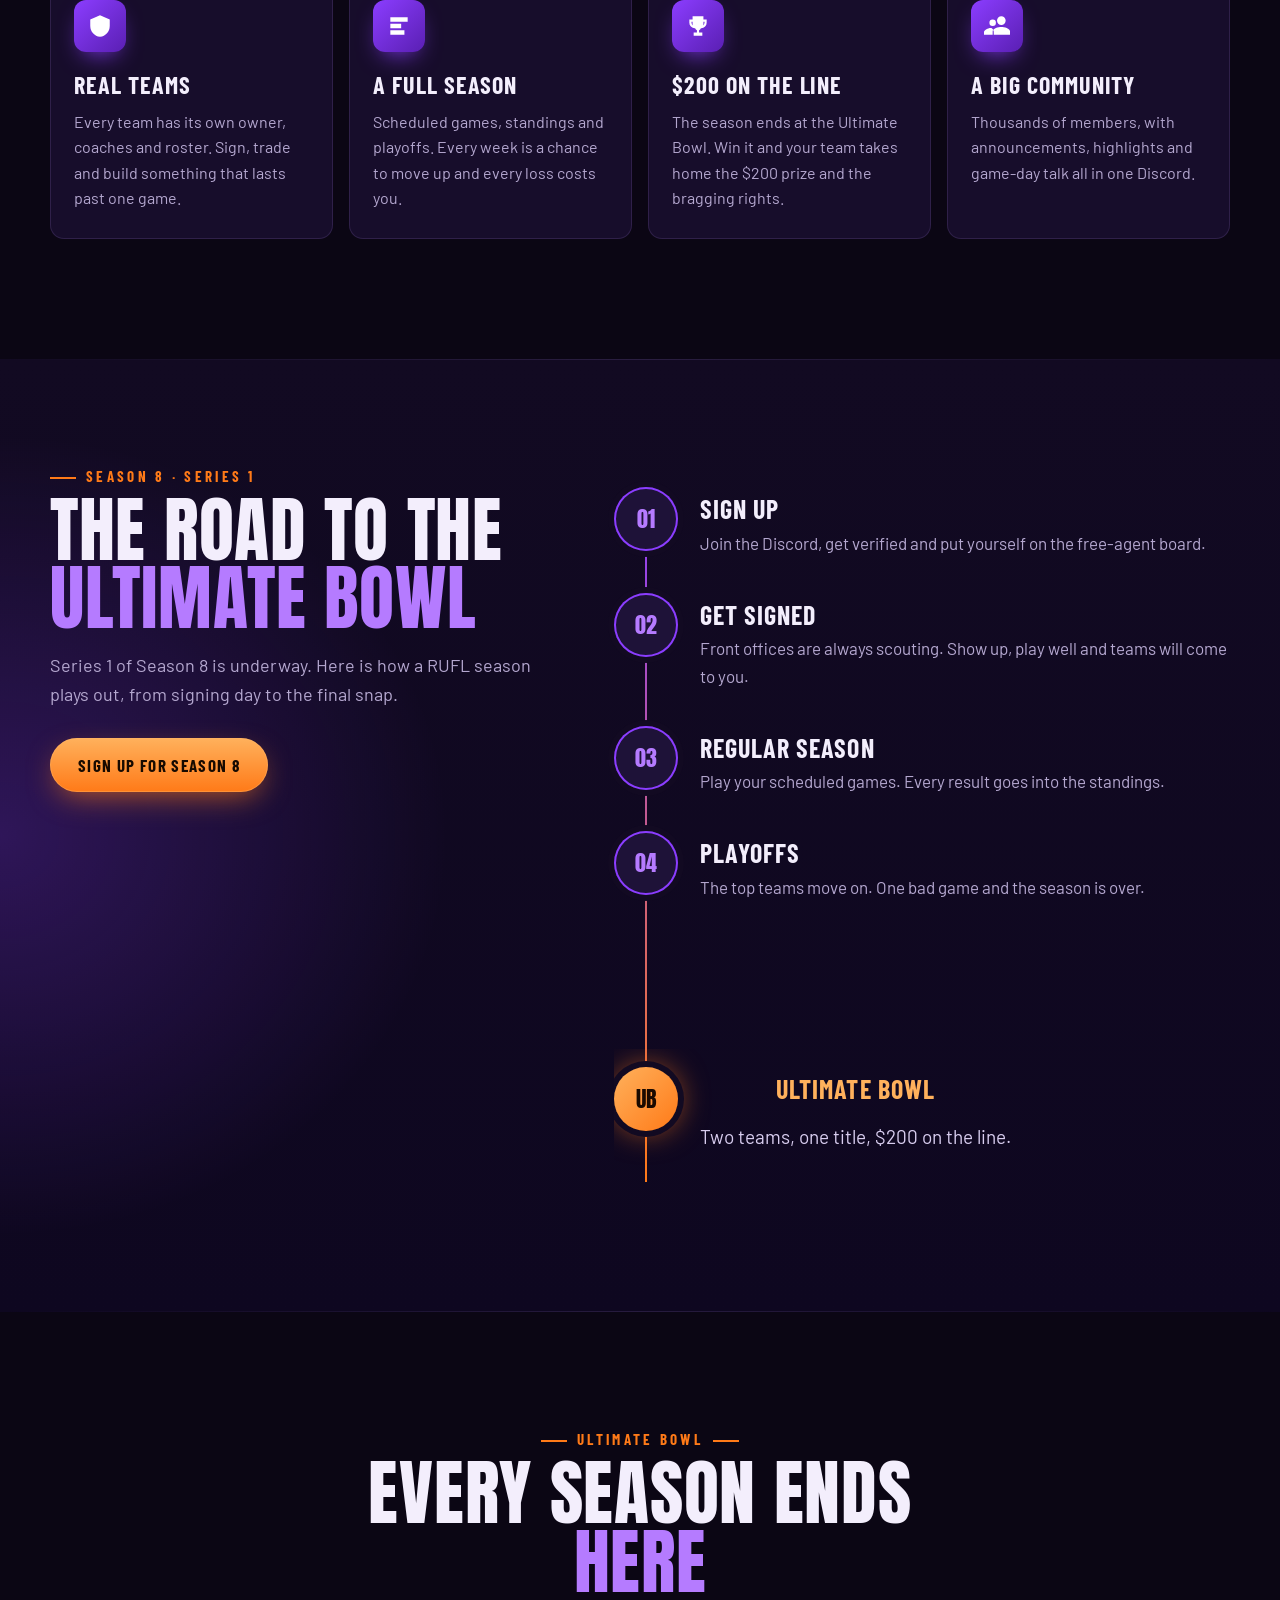
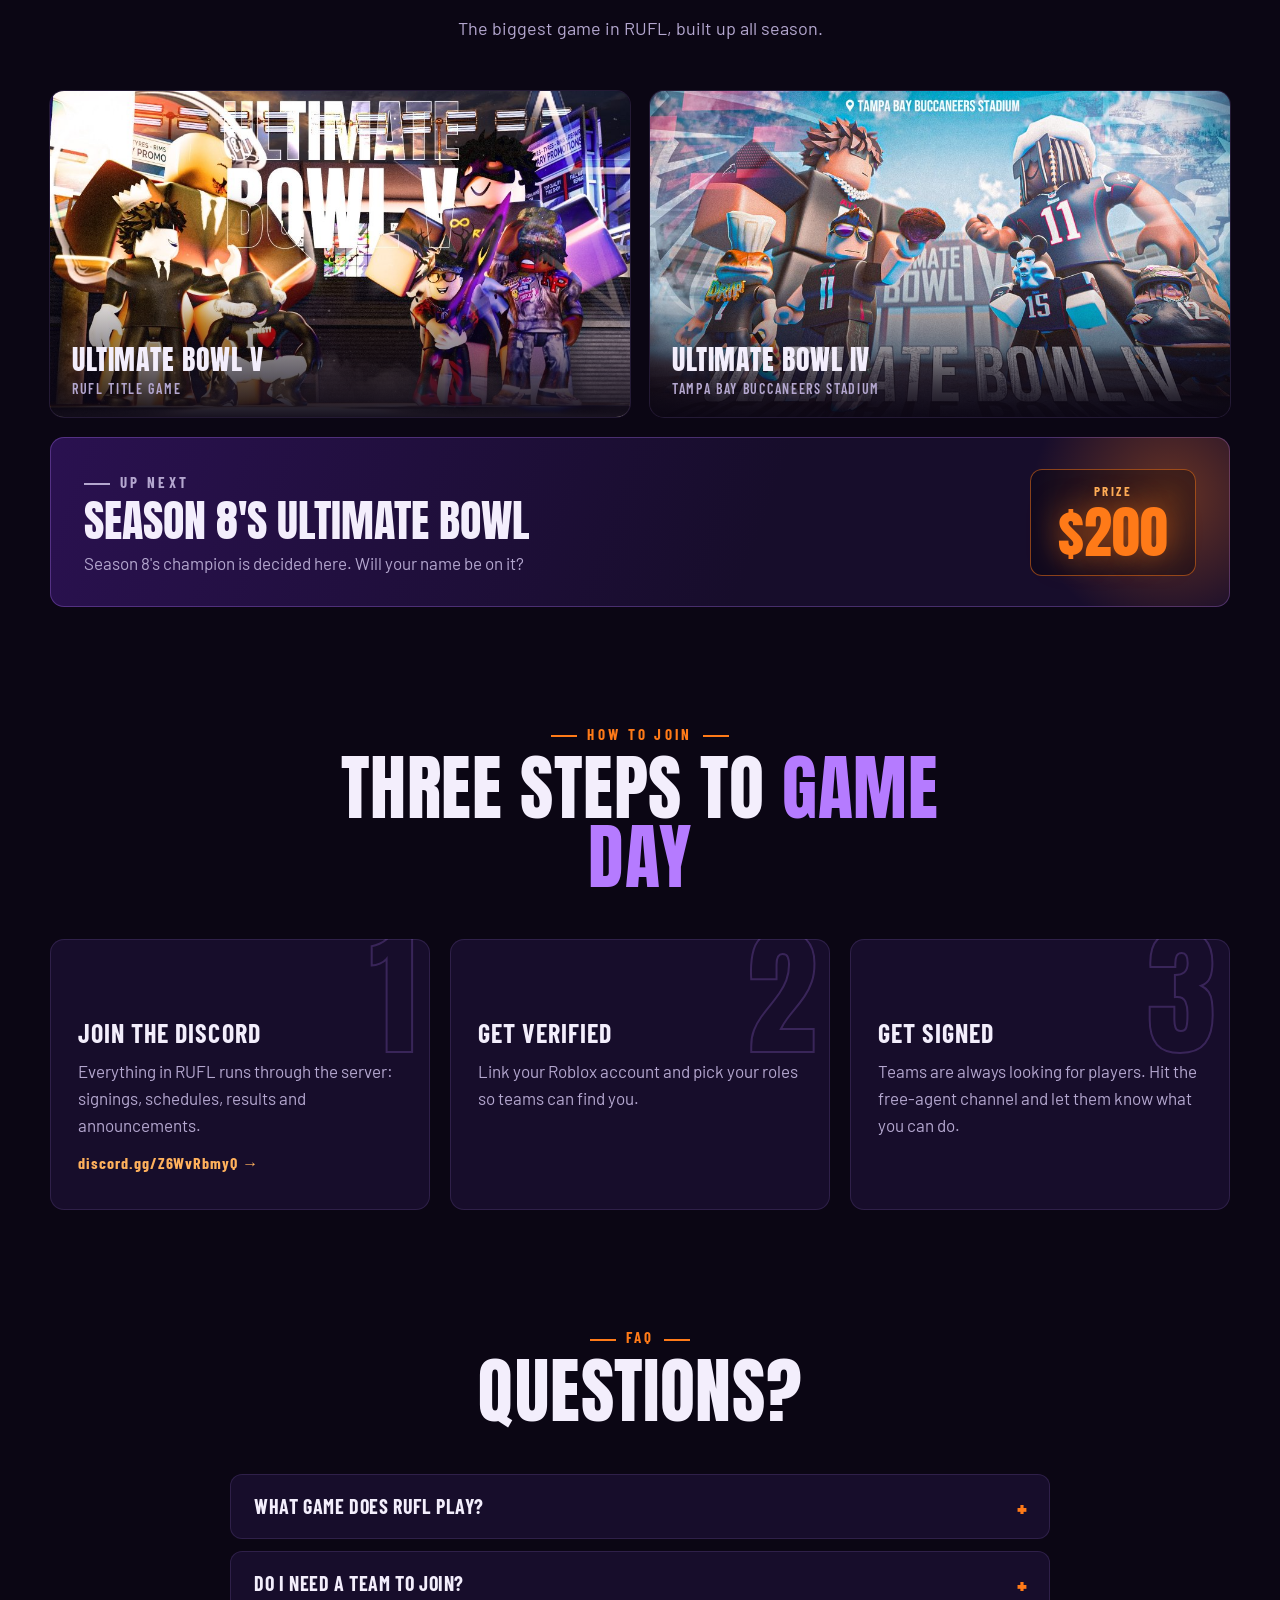
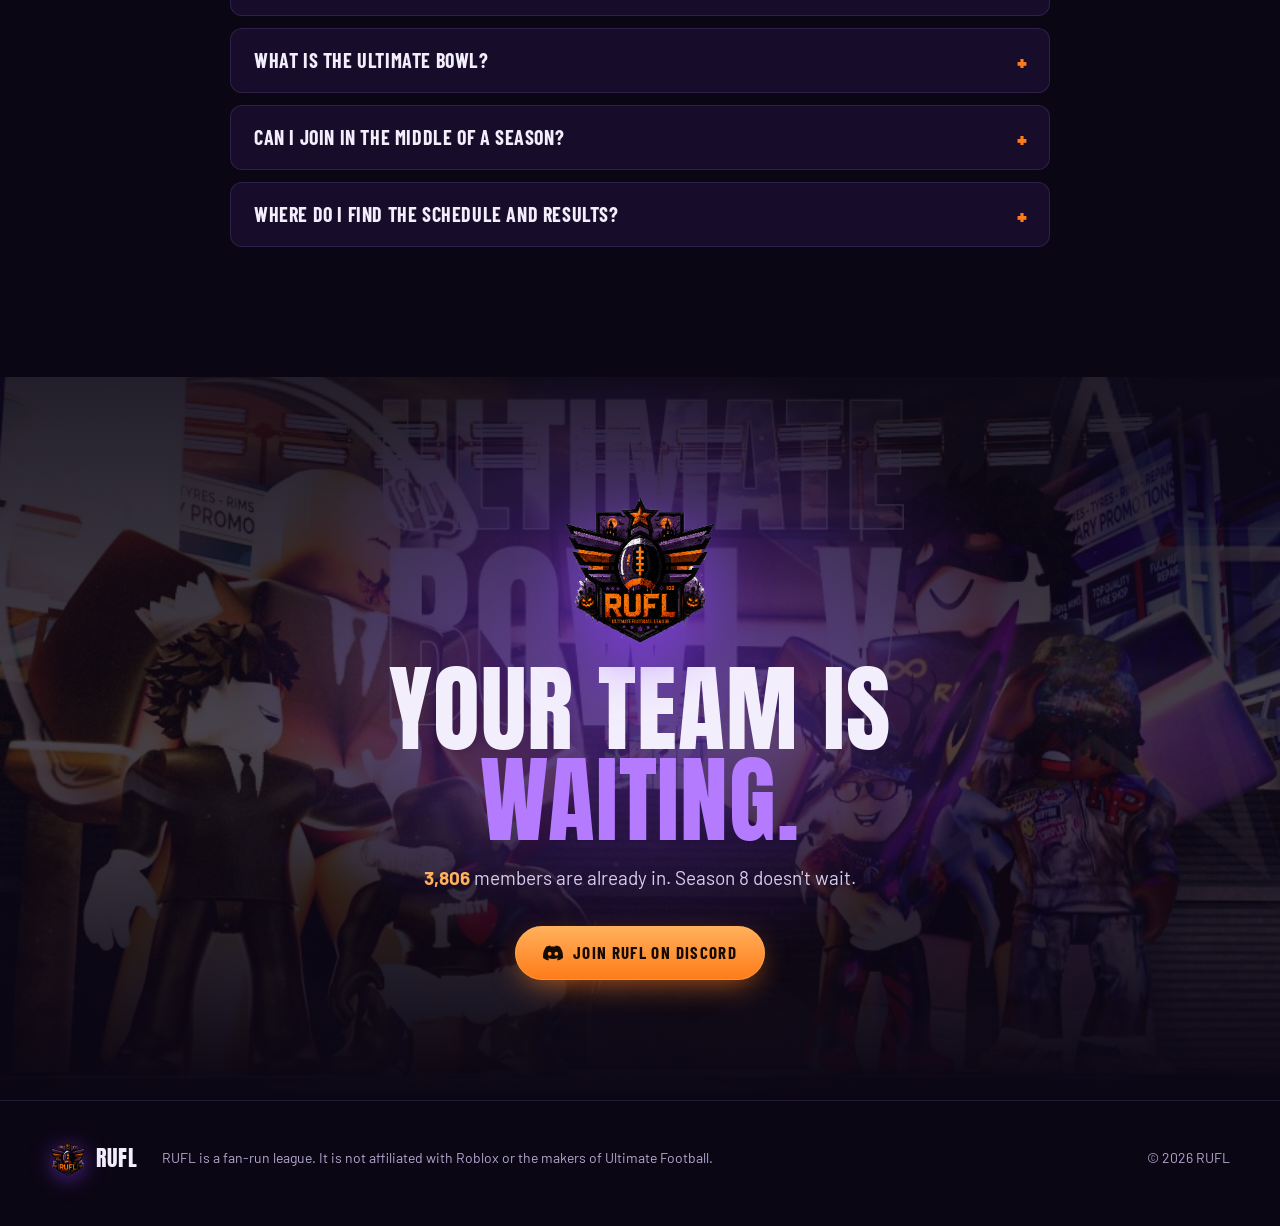
==== commit 4b0fe8b8: "Absolute link-preview image for Discord" ====
--- a/index.html
+++ b/index.html
@@ -10,7 +10,10 @@
 <meta property="og:site_name" content="RUFL">
 <meta property="og:title" content="RUFL · Season 8 · $200 Ultimate Bowl">
 <meta property="og:description" content="The Ultimate Football league on Roblox. Teams are signing players now. Join the Discord.">
-<meta property="og:image" content="img/og.jpg">
+<meta property="og:url" content="https://ruflrblx.github.io/">
+<meta property="og:image" content="https://ruflrblx.github.io/img/og.jpg">
+<meta name="twitter:image" content="https://ruflrblx.github.io/img/og.jpg">
+<link rel="canonical" href="https://ruflrblx.github.io/">
 <meta property="og:image:width" content="1200">
 <meta property="og:image:height" content="630">
 <meta name="twitter:card" content="summary_large_image">
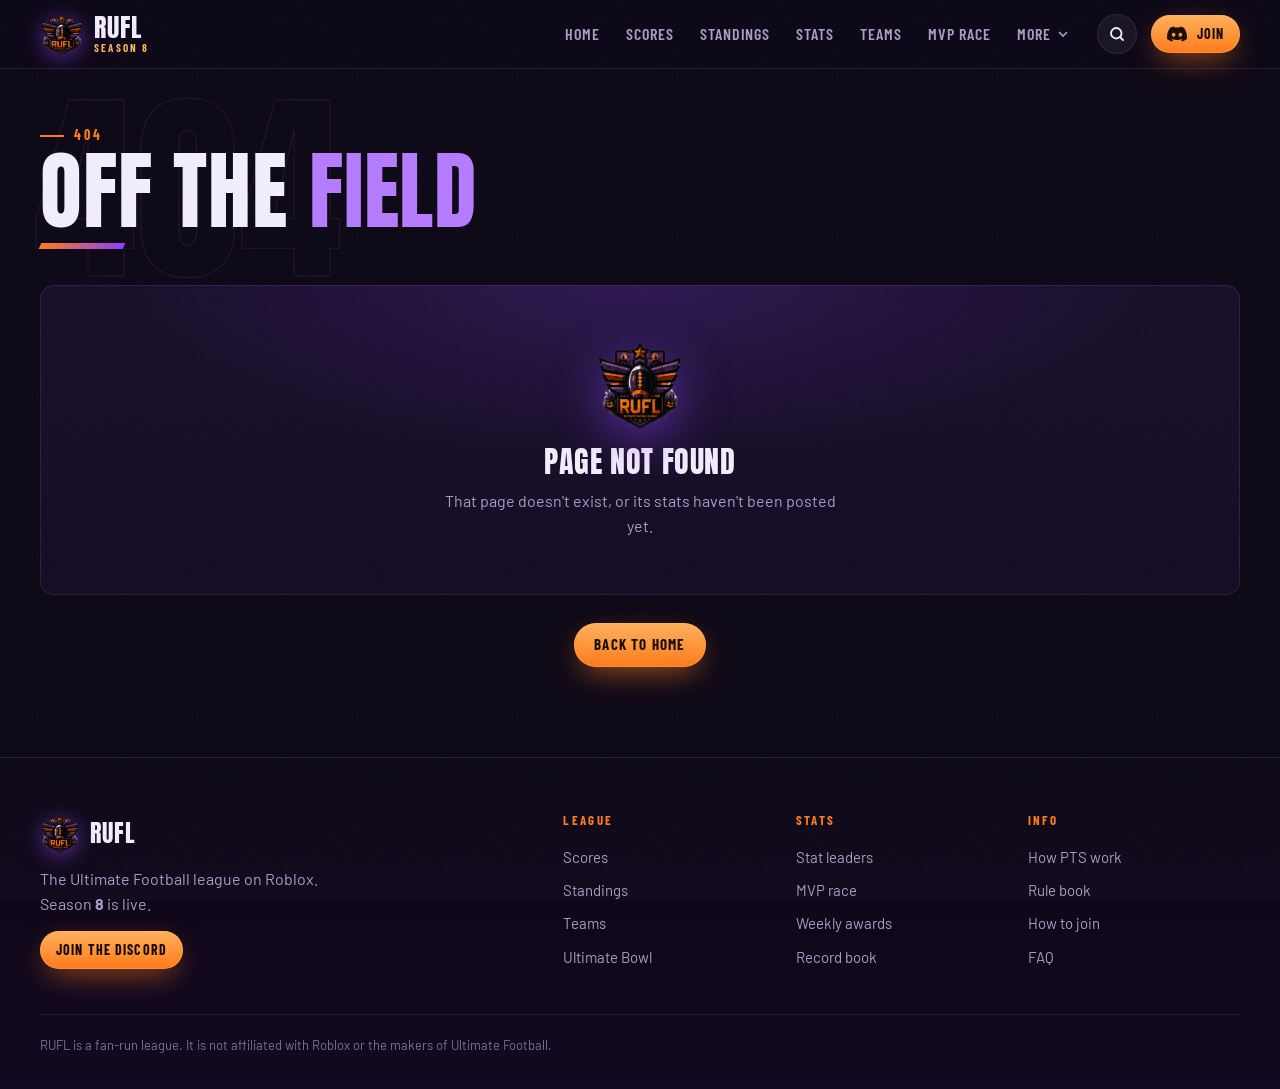
==== commit 9ceaeda9: "Full league site: scores, standings, stats, teams, players, MVP race, awards, records" ====
--- a/index.html
+++ b/index.html
@@ -2,238 +2,100 @@
 <html lang="en">
 <head>
 <meta charset="utf-8">
-<meta name="viewport" content="width=device-width, initial-scale=1">
+<meta name="viewport" content="width=device-width, initial-scale=1, viewport-fit=cover">
 <title>RUFL · Ultimate Football League</title>
-<meta name="description" content="RUFL is the Roblox Ultimate Football league. Season 8, Series 1 is live with a $200 Ultimate Bowl, and teams are signing players now. Join the Discord.">
+<meta name="description" content="RUFL is the Roblox Ultimate Football league. Scores, standings, stats and the road to the $200 Ultimate Bowl. Season 8 is live.">
 <meta name="theme-color" content="#0b0614">
 <meta property="og:type" content="website">
 <meta property="og:site_name" content="RUFL">
 <meta property="og:title" content="RUFL · Season 8 · $200 Ultimate Bowl">
-<meta property="og:description" content="The Ultimate Football league on Roblox. Teams are signing players now. Join the Discord.">
+<meta property="og:description" content="Scores, standings, stats and the road to the Ultimate Bowl. Teams are signing players now.">
 <meta property="og:url" content="https://ruflrblx.github.io/">
 <meta property="og:image" content="https://ruflrblx.github.io/img/og.jpg">
-<meta name="twitter:image" content="https://ruflrblx.github.io/img/og.jpg">
-<link rel="canonical" href="https://ruflrblx.github.io/">
 <meta property="og:image:width" content="1200">
 <meta property="og:image:height" content="630">
 <meta name="twitter:card" content="summary_large_image">
-<link rel="icon" type="image/png" href="img/favicon.png">
-<link rel="apple-touch-icon" href="img/apple-touch-icon.png">
+<meta name="twitter:image" content="https://ruflrblx.github.io/img/og.jpg">
+<link rel="icon" type="image/png" href="/img/favicon.png">
+<link rel="apple-touch-icon" href="/img/apple-touch-icon.png">
 <link rel="preconnect" href="https://fonts.googleapis.com">
 <link rel="preconnect" href="https://fonts.gstatic.com" crossorigin>
-<link href="https://fonts.googleapis.com/css2?family=Anton&family=Barlow+Condensed:wght@500;600;700;800&family=Barlow:wght@400;500;600&display=swap" rel="stylesheet">
-<link rel="stylesheet" href="styles.css">
+<link href="https://fonts.googleapis.com/css2?family=Anton&family=Barlow+Condensed:wght@500;600;700;800&family=Barlow:wght@400;500;600;700&display=swap" rel="stylesheet">
+<link rel="stylesheet" href="/styles.css">
 </head>
-<body>
+<body class="preload">
+<a class="skip" href="#app">Skip to content</a>
 
-<header class="nav" id="top">
-  <a class="brand" href="#top" aria-label="RUFL home">
-    <img src="img/logo.png" alt="" width="44" height="43">
-    <span>RUFL</span>
+<header class="nav" id="nav">
+  <a class="brand" href="/" data-link aria-label="RUFL home">
+    <img src="/img/logo.png" alt="" width="44" height="43">
+    <span>RUFL<small>Season <b class="js-season">8</b></small></span>
   </a>
-  <nav class="links" id="links">
-    <a href="#about">The League</a>
-    <a href="#season">Season 8</a>
-    <a href="#bowl">Ultimate Bowl</a>
-    <a href="#join">How to Join</a>
-    <a href="#faq">FAQ</a>
+  <nav class="links" id="links" aria-label="Main">
+    <a href="/" data-link data-sec="home">Home</a>
+    <a href="/scores" data-link data-sec="scores">Scores</a>
+    <a href="/standings" data-link data-sec="standings">Standings</a>
+    <a href="/stats" data-link data-sec="stats">Stats</a>
+    <a href="/teams" data-link data-sec="teams">Teams</a>
+    <a href="/mvp" data-link data-sec="mvp">MVP Race</a>
+    <div class="more">
+      <button class="more-btn" id="moreBtn" aria-expanded="false" aria-haspopup="true" data-sec="more">More <svg viewBox="0 0 24 24" aria-hidden="true"><path d="m6 9 6 6 6-6"/></svg></button>
+      <div class="more-menu" id="moreMenu">
+        <a href="/awards" data-link data-sec="awards">Weekly awards</a>
+        <a href="/records" data-link data-sec="records">Record book</a>
+        <a href="/points" data-link data-sec="points">How PTS work</a>
+        <a href="/rules" data-link data-sec="rules">Rule book</a>
+        <a href="/#bowl" data-link>Ultimate Bowl</a>
+        <a href="/#join" data-link>How to join</a>
+      </div>
+    </div>
   </nav>
-  <a class="btn btn-sm discord-link" href="https://discord.gg/Z6WvRbmyQ" target="_blank" rel="noopener">
+  <button class="icon-btn" id="searchBtn" aria-label="Search players and teams" title="Search ( / )">
+    <svg viewBox="0 0 24 24" aria-hidden="true"><circle cx="11" cy="11" r="7"/><path d="m20 20-4-4"/></svg>
+  </button>
+  <a class="btn btn-sm discord-link nav-join" href="https://discord.gg/Z6WvRbmyQ" target="_blank" rel="noopener">
     <svg viewBox="0 0 24 24" aria-hidden="true"><path d="M20.3 4.4A19.8 19.8 0 0 0 15.4 3l-.6 1.3a18.4 18.4 0 0 0-5.6 0L8.6 3a19.7 19.7 0 0 0-4.9 1.5C.6 9.1-.3 13.6.1 18.1a19.9 19.9 0 0 0 6 3l1.3-2.1a12.9 12.9 0 0 1-2-1l.5-.4a14.2 14.2 0 0 0 12.2 0l.5.4c-.6.4-1.3.7-2 1l1.3 2.1a19.8 19.8 0 0 0 6-3c.5-5.2-.8-9.7-3.6-13.7ZM8 15.4c-1.2 0-2.2-1.1-2.2-2.4S6.8 10.6 8 10.6s2.2 1.1 2.2 2.4-1 2.4-2.2 2.4Zm8 0c-1.2 0-2.2-1.1-2.2-2.4s1-2.4 2.2-2.4 2.2 1.1 2.2 2.4-1 2.4-2.2 2.4Z"/></svg>
     <span>Join</span>
   </a>
   <button class="burger" id="burger" aria-label="Open menu" aria-expanded="false" aria-controls="links"><i></i><i></i><i></i></button>
 </header>
 
-<main>
-  <!-- HERO -->
-  <section class="hero">
-    <div class="hero-bg" id="heroBg" aria-hidden="true"></div>
-    <div class="hero-shade" aria-hidden="true"></div>
-    <div class="hero-inner">
-      <div class="hero-copy">
-        <p class="eyebrow"><span class="dot"></span>Season 8 · Series 1 is live</p>
-        <h1>
-          <span class="h1-top">The</span>
-          <span class="h1-main">Ultimate</span>
-          <span class="h1-main outline">Football</span>
-          <span class="h1-main">League</span>
-        </h1>
-        <p class="lede">RUFL is where Roblox's Ultimate Football players go to compete for real. Draft into a team, run it every week, and play for a <strong>$200 Ultimate Bowl</strong>.</p>
-        <div class="cta-row">
-          <a class="btn btn-lg discord-link" href="https://discord.gg/Z6WvRbmyQ" target="_blank" rel="noopener">
-            <svg viewBox="0 0 24 24" aria-hidden="true"><path d="M20.3 4.4A19.8 19.8 0 0 0 15.4 3l-.6 1.3a18.4 18.4 0 0 0-5.6 0L8.6 3a19.7 19.7 0 0 0-4.9 1.5C.6 9.1-.3 13.6.1 18.1a19.9 19.9 0 0 0 6 3l1.3-2.1a12.9 12.9 0 0 1-2-1l.5-.4a14.2 14.2 0 0 0 12.2 0l.5.4c-.6.4-1.3.7-2 1l1.3 2.1a19.8 19.8 0 0 0 6-3c.5-5.2-.8-9.7-3.6-13.7ZM8 15.4c-1.2 0-2.2-1.1-2.2-2.4S6.8 10.6 8 10.6s2.2 1.1 2.2 2.4-1 2.4-2.2 2.4Zm8 0c-1.2 0-2.2-1.1-2.2-2.4s1-2.4 2.2-2.4 2.2 1.1 2.2 2.4-1 2.4-2.2 2.4Z"/></svg>
-            Join the Discord
-          </a>
-          <a class="btn btn-lg btn-ghost" href="#join">How it works</a>
-        </div>
-        <p class="live-pill" id="livePill"><span class="pulse"></span><b data-live="online">978</b> online now · <b data-live="members">3,806</b> members</p>
-      </div>
-      <div class="hero-logo" aria-hidden="true">
-        <div class="glow"></div>
-        <img src="img/logo.png" alt="" width="484" height="471" id="heroLogo">
-      </div>
-    </div>
-    <a class="scroll-cue" href="#about" aria-label="Scroll down"><span></span></a>
-  </section>
+<div class="bug-strip" id="strip" hidden></div>
 
-  <!-- TICKER -->
-  <div class="ticker" aria-hidden="true">
-    <div class="track">
-      <span>Season 8</span><i>★</i><span>Series 1</span><i>★</i><span>$200 Ultimate Bowl</span><i>★</i><span>Teams are signing</span><i>★</i><span>Free agents wanted</span><i>★</i><span>Ultimate Football</span><i>★</i>
-      <span>Season 8</span><i>★</i><span>Series 1</span><i>★</i><span>$200 Ultimate Bowl</span><i>★</i><span>Teams are signing</span><i>★</i><span>Free agents wanted</span><i>★</i><span>Ultimate Football</span><i>★</i>
-    </div>
-  </div>
-
-  <!-- STATS -->
-  <section class="stats wrap">
-    <div class="stat reveal"><b class="num" data-live="members" data-count="3806">3,806</b><span>Members</span></div>
-    <div class="stat reveal"><b class="num" data-live="online" data-count="978">978</b><span>Online now</span></div>
-    <div class="stat reveal"><b class="num accent">$<span data-count="200">200</span></b><span>Ultimate Bowl prize</span></div>
-    <div class="stat reveal"><b class="num"><span data-count="8">8</span></b><span>Seasons deep</span></div>
-  </section>
-
-  <!-- ABOUT -->
-  <section class="about wrap" id="about">
-    <div class="section-head reveal">
-      <p class="kicker">The League</p>
-      <h2>Not a pickup game.<br><span>A league.</span></h2>
-      <p class="sub">RUFL takes Ultimate Football on Roblox and gives it everything a real league has: teams with front offices, a full season, standings that matter and a championship with money on it.</p>
-    </div>
-    <div class="cards">
-      <article class="card reveal">
-        <div class="ico"><svg viewBox="0 0 24 24"><path d="M12 2 3 6v6c0 5 3.8 9.4 9 10 5.2-.6 9-5 9-10V6l-9-4Z"/></svg></div>
-        <h3>Real teams</h3>
-        <p>Every team has its own owner, coaches and roster. Sign, trade and build something that lasts past one game.</p>
-      </article>
-      <article class="card reveal">
-        <div class="ico"><svg viewBox="0 0 24 24"><path d="M4 4h16v4H4zM4 10h10v4H4zM4 16h13v4H4z"/></svg></div>
-        <h3>A full season</h3>
-        <p>Scheduled games, standings and playoffs. Every week is a chance to move up and every loss costs you.</p>
-      </article>
-      <article class="card reveal">
-        <div class="ico"><svg viewBox="0 0 24 24"><path d="M7 3h10v3h3v3a5 5 0 0 1-5 5h-.3A5 5 0 0 1 13 15.9V18h3v3H8v-3h3v-2.1A5 5 0 0 1 9.3 14H9a5 5 0 0 1-5-5V6h3V3Zm0 5H6v1a3 3 0 0 0 1.4 2.5A5 5 0 0 1 7 9V8Zm10 0v1a5 5 0 0 1-.4 2.5A3 3 0 0 0 18 9V8h-1Z"/></svg></div>
-        <h3>$200 on the line</h3>
-        <p>The season ends at the Ultimate Bowl. Win it and your team takes home the $200 prize and the bragging rights.</p>
-      </article>
-      <article class="card reveal">
-        <div class="ico"><svg viewBox="0 0 24 24"><path d="M16 11a4 4 0 1 0-4-4 4 4 0 0 0 4 4ZM8 12a3 3 0 1 0-3-3 3 3 0 0 0 3 3Zm8 1c-2.7 0-8 1.3-8 4v3h16v-3c0-2.7-5.3-4-8-4ZM8 13.5c-.4 0-.9 0-1.4.1A5 5 0 0 1 9 17v3H0v-2.5C0 15.3 4.5 13.5 8 13.5Z"/></svg></div>
-        <h3>A big community</h3>
-        <p>Thousands of members, with announcements, highlights and game-day talk all in one Discord.</p>
-      </article>
-    </div>
-  </section>
-
-  <!-- SEASON -->
-  <section class="season" id="season">
-    <div class="wrap season-grid">
-      <div class="section-head reveal">
-        <p class="kicker">Season 8 · Series 1</p>
-        <h2>The road to the<br><span>Ultimate Bowl</span></h2>
-        <p class="sub">Series 1 of Season 8 is underway. Here is how a RUFL season plays out, from signing day to the final snap.</p>
-        <a class="btn btn-lg discord-link" href="https://discord.gg/Z6WvRbmyQ" target="_blank" rel="noopener">Sign up for Season 8</a>
-      </div>
-      <ol class="road">
-        <li class="reveal"><span class="step">01</span><div><h3>Sign up</h3><p>Join the Discord, get verified and put yourself on the free-agent board.</p></div></li>
-        <li class="reveal"><span class="step">02</span><div><h3>Get signed</h3><p>Front offices are always scouting. Show up, play well and teams will come to you.</p></div></li>
-        <li class="reveal"><span class="step">03</span><div><h3>Regular season</h3><p>Play your scheduled games. Every result goes into the standings.</p></div></li>
-        <li class="reveal"><span class="step">04</span><div><h3>Playoffs</h3><p>The top teams move on. One bad game and the season is over.</p></div></li>
-        <li class="reveal final"><span class="step">UB</span><div><h3>Ultimate Bowl</h3><p>Two teams, one title, $200 on the line.</p></div></li>
-      </ol>
-    </div>
-  </section>
-
-  <!-- BOWL -->
-  <section class="bowl wrap" id="bowl">
-    <div class="section-head center reveal">
-      <p class="kicker">Ultimate Bowl</p>
-      <h2>Every season ends <span>here</span></h2>
-      <p class="sub">The biggest game in RUFL, built up all season.</p>
-    </div>
-    <div class="bowl-grid">
-      <figure class="bowl-card reveal">
-        <img src="img/bowl5.jpg" alt="Ultimate Bowl V poster" loading="lazy" width="960" height="540">
-        <figcaption><b>Ultimate Bowl V</b><span>RUFL title game</span></figcaption>
-      </figure>
-      <figure class="bowl-card reveal">
-        <img src="img/bowl4.jpg" alt="Ultimate Bowl IV poster" loading="lazy" width="960" height="540">
-        <figcaption><b>Ultimate Bowl IV</b><span>Tampa Bay Buccaneers Stadium</span></figcaption>
-      </figure>
-    </div>
-    <div class="next-bowl reveal">
-      <div>
-        <p class="kicker">Up next</p>
-        <h3>Season 8's Ultimate Bowl</h3>
-        <p>Season 8's champion is decided here. Will your name be on it?</p>
-      </div>
-      <div class="prize"><span>Prize</span><b>$200</b></div>
-    </div>
-  </section>
-
-  <!-- JOIN -->
-  <section class="join wrap" id="join">
-    <div class="section-head center reveal">
-      <p class="kicker">How to Join</p>
-      <h2>Three steps to <span>game day</span></h2>
-    </div>
-    <div class="steps">
-      <div class="join-step reveal">
-        <span class="big">1</span>
-        <h3>Join the Discord</h3>
-        <p>Everything in RUFL runs through the server: signings, schedules, results and announcements.</p>
-        <a class="link discord-link" href="https://discord.gg/Z6WvRbmyQ" target="_blank" rel="noopener">discord.gg/Z6WvRbmyQ →</a>
-      </div>
-      <div class="join-step reveal">
-        <span class="big">2</span>
-        <h3>Get verified</h3>
-        <p>Link your Roblox account and pick your roles so teams can find you.</p>
-      </div>
-      <div class="join-step reveal">
-        <span class="big">3</span>
-        <h3>Get signed</h3>
-        <p>Teams are always looking for players. Hit the free-agent channel and let them know what you can do.</p>
-      </div>
-    </div>
-  </section>
-
-  <!-- FAQ -->
-  <section class="faq wrap" id="faq">
-    <div class="section-head center reveal">
-      <p class="kicker">FAQ</p>
-      <h2>Questions?</h2>
-    </div>
-    <div class="qa">
-      <details class="reveal"><summary>What game does RUFL play?</summary><p>Ultimate Football on Roblox. All league games are played there.</p></details>
-      <details class="reveal"><summary>Do I need a team to join?</summary><p>No. Join the Discord as a free agent. Teams are always looking for players, and the free-agent channel is where they look.</p></details>
-      <details class="reveal"><summary>What is the Ultimate Bowl?</summary><p>The championship game at the end of every RUFL season. This season the winning team plays for $200.</p></details>
-      <details class="reveal"><summary>Can I join in the middle of a season?</summary><p>Yes. Teams sign players during the season, so join the Discord and get on the free-agent board.</p></details>
-      <details class="reveal"><summary>Where do I find the schedule and results?</summary><p>In the Discord. Schedules, scores and announcements are all posted there.</p></details>
-    </div>
-  </section>
-
-  <!-- FINAL CTA -->
-  <section class="final">
-    <div class="final-bg" aria-hidden="true"></div>
-    <div class="wrap final-inner reveal">
-      <img src="img/logo.png" alt="RUFL logo" width="160" height="156" loading="lazy">
-      <h2>Your team is<br><span>waiting.</span></h2>
-      <p><b data-live="members">3,806</b> members are already in. Season 8 doesn't wait.</p>
-      <a class="btn btn-lg discord-link" href="https://discord.gg/Z6WvRbmyQ" target="_blank" rel="noopener">
-        <svg viewBox="0 0 24 24" aria-hidden="true"><path d="M20.3 4.4A19.8 19.8 0 0 0 15.4 3l-.6 1.3a18.4 18.4 0 0 0-5.6 0L8.6 3a19.7 19.7 0 0 0-4.9 1.5C.6 9.1-.3 13.6.1 18.1a19.9 19.9 0 0 0 6 3l1.3-2.1a12.9 12.9 0 0 1-2-1l.5-.4a14.2 14.2 0 0 0 12.2 0l.5.4c-.6.4-1.3.7-2 1l1.3 2.1a19.8 19.8 0 0 0 6-3c.5-5.2-.8-9.7-3.6-13.7ZM8 15.4c-1.2 0-2.2-1.1-2.2-2.4S6.8 10.6 8 10.6s2.2 1.1 2.2 2.4-1 2.4-2.2 2.4Zm8 0c-1.2 0-2.2-1.1-2.2-2.4s1-2.4 2.2-2.4 2.2 1.1 2.2 2.4-1 2.4-2.2 2.4Z"/></svg>
-        Join RUFL on Discord
-      </a>
-    </div>
-  </section>
+<main id="app" tabindex="-1">
+  <div class="boot"><img src="/img/logo.png" alt="" width="120" height="117"><span>Loading RUFL…</span></div>
 </main>
 
 <footer class="foot">
   <div class="wrap foot-inner">
-    <a class="brand" href="#top"><img src="img/logo.png" alt="" width="36" height="35"><span>RUFL</span></a>
+    <div class="foot-brand">
+      <a class="brand" href="/" data-link><img src="/img/logo.png" alt="" width="40" height="39"><span>RUFL</span></a>
+      <p>The Ultimate Football league on Roblox. Season <b class="js-season">8</b> is live.</p>
+      <a class="btn btn-sm discord-link" href="https://discord.gg/Z6WvRbmyQ" target="_blank" rel="noopener">Join the Discord</a>
+    </div>
+    <div class="foot-cols">
+      <div><h4>League</h4><a href="/scores" data-link>Scores</a><a href="/standings" data-link>Standings</a><a href="/teams" data-link>Teams</a><a href="/#bowl" data-link>Ultimate Bowl</a></div>
+      <div><h4>Stats</h4><a href="/stats" data-link>Stat leaders</a><a href="/mvp" data-link>MVP race</a><a href="/awards" data-link>Weekly awards</a><a href="/records" data-link>Record book</a></div>
+      <div><h4>Info</h4><a href="/points" data-link>How PTS work</a><a href="/rules" data-link>Rule book</a><a href="/#join" data-link>How to join</a><a href="/#faq" data-link>FAQ</a></div>
+    </div>
+  </div>
+  <div class="wrap foot-base">
     <p>RUFL is a fan-run league. It is not affiliated with Roblox or the makers of Ultimate Football.</p>
-    <p class="copy">© <span id="year">2026</span> RUFL</p>
+    <p id="updated"></p>
   </div>
 </footer>
 
-<script src="app.js"></script>
+<div class="search" id="search" hidden role="dialog" aria-modal="true" aria-label="Search">
+  <div class="search-box">
+    <div class="search-in">
+      <svg viewBox="0 0 24 24" aria-hidden="true"><circle cx="11" cy="11" r="7"/><path d="m20 20-4-4"/></svg>
+      <input id="searchIn" type="search" placeholder="Search players and teams" autocomplete="off" spellcheck="false">
+      <kbd>Esc</kbd>
+    </div>
+    <div class="search-list" id="searchList"></div>
+  </div>
+</div>
+
+<script src="/app.js"></script>
 </body>
 </html>
--- a/styles.css
+++ b/styles.css
@@ -1,86 +1,584 @@
+/* RUFL — "prime time" theme: night-game purple, stadium orange, broadcast score bugs and crest badges. */
 :root{
-  --bg:#0b0614;
-  --bg-2:#120a22;
-  --panel:#170d2b;
-  --panel-2:#1e1238;
-  --line:rgba(190,150,255,.14);
-  --text:#f3eefc;
-  --muted:#b4a7cf;
-  --purple:#8b3dff;
-  --purple-2:#b57bff;
-  --orange:#ff7a18;
-  --orange-2:#ffb15c;
+  --bg:#0b0614; --bg-2:#120a22; --panel:#160d29; --panel-2:#1d1236; --panel-3:#251746;
+  --line:rgba(190,150,255,.13); --line-2:rgba(190,150,255,.24);
+  --text:#f3eefc; --muted:#a99cc6; --dim:#7d7099;
+  --purple:#8b3dff; --purple-2:#b57bff; --orange:#ff7a18; --orange-2:#ffb15c;
+  --win:#3ddc84; --loss:#ff5d73;
   --display:"Anton",Impact,"Arial Narrow",sans-serif;
   --cond:"Barlow Condensed","Arial Narrow",sans-serif;
   --body:"Barlow",system-ui,sans-serif;
-  --r:14px;
-  --nav-h:68px;
+  --r:14px; --nav-h:68px; --strip-h:0px;
+  --ease:cubic-bezier(.2,.8,.2,1);
+  /* position colours for the MVP bars */
+  --c-QB:#ff7a18; --c-RB:#ffd23f; --c-WR:#b57bff; --c-DE:#ff5d73; --c-DB:#3ddcc8; --c-K:#7aa2ff;
 }
 *{box-sizing:border-box}
-html{scroll-behavior:smooth;scroll-padding-top:calc(var(--nav-h) + 12px)}
-body{margin:0;background:var(--bg);color:var(--text);font:400 17px/1.6 var(--body);-webkit-font-smoothing:antialiased;overflow-x:hidden}
+html{scroll-behavior:smooth;scroll-padding-top:calc(var(--nav-h) + 16px)}
+body{margin:0;background:var(--bg);color:var(--text);font:400 16px/1.55 var(--body);-webkit-font-smoothing:antialiased;overflow-x:hidden;min-height:100vh}
+body.menu-open{overflow:hidden}
 img{max-width:100%;display:block}
 a{color:inherit}
-h1,h2,h3{margin:0;font-weight:400}
-.wrap{width:min(1180px,100% - 32px);margin-inline:auto}
-
-/* grain */
-body::before{content:"";position:fixed;inset:0;pointer-events:none;z-index:100;opacity:.06;
+h1,h2,h3,h4{margin:0;font-weight:400}
+p{margin:0}
+button{font:inherit;color:inherit}
+.wrap{width:min(1200px,100% - 32px);margin-inline:auto}
+.skip{position:absolute;left:-999px;top:8px;z-index:200;background:var(--orange);color:#1a0a00;padding:8px 14px;border-radius:8px;font-weight:700}
+.skip:focus{left:8px}
+:focus-visible{outline:3px solid var(--purple-2);outline-offset:3px;border-radius:6px}
+body::before{content:"";position:fixed;inset:0;pointer-events:none;z-index:150;opacity:.05;
   background-image:url("data:image/svg+xml,%3Csvg xmlns='http://www.w3.org/2000/svg' width='160' height='160'%3E%3Cfilter id='n'%3E%3CfeTurbulence type='fractalNoise' baseFrequency='.9' numOctaves='2'/%3E%3C/filter%3E%3Crect width='100%25' height='100%25' filter='url(%23n)'/%3E%3C/svg%3E")}
-
-/* buttons */
-.btn{--h:44px;display:inline-flex;align-items:center;justify-content:center;gap:10px;height:var(--h);padding:0 20px;border-radius:999px;
+.muted{color:var(--muted)} .center{text-align:center}
+.up{color:var(--win)!important} .down{color:var(--loss)!important}
+
+/* ============ buttons ============ */
+.btn{--h:44px;display:inline-flex;align-items:center;justify-content:center;gap:10px;height:var(--h);padding:0 20px;border:0;border-radius:999px;cursor:pointer;
   font:700 15px/1 var(--cond);letter-spacing:.08em;text-transform:uppercase;text-decoration:none;color:#170a00;
   background:linear-gradient(180deg,var(--orange-2),var(--orange));box-shadow:0 0 0 1px rgba(255,180,100,.4) inset,0 10px 30px -8px rgba(255,122,24,.7);
-  transition:transform .2s,box-shadow .2s,filter .2s;position:relative;overflow:hidden;white-space:nowrap}
+  transition:transform .2s,box-shadow .2s;position:relative;overflow:hidden;white-space:nowrap}
 .btn::after{content:"";position:absolute;top:0;left:-60%;width:40%;height:100%;background:linear-gradient(100deg,transparent,rgba(255,255,255,.55),transparent);transform:skewX(-20deg);transition:left .6s}
 .btn:hover{transform:translateY(-2px);box-shadow:0 0 0 1px rgba(255,200,130,.6) inset,0 16px 40px -8px rgba(255,122,24,.9)}
 .btn:hover::after{left:130%}
-.btn:focus-visible,.links a:focus-visible,summary:focus-visible,.burger:focus-visible{outline:3px solid var(--purple-2);outline-offset:3px}
 .btn svg{width:20px;height:20px;fill:currentColor}
 .btn-sm{--h:38px;padding:0 16px;font-size:14px}
 .btn-lg{--h:54px;padding:0 28px;font-size:17px}
-.btn-ghost{color:var(--text);background:rgba(255,255,255,.04);box-shadow:0 0 0 1px var(--line) inset;backdrop-filter:blur(8px)}
+.btn-ghost{color:var(--text);background:rgba(255,255,255,.05);box-shadow:0 0 0 1px var(--line-2) inset;backdrop-filter:blur(8px)}
 .btn-ghost:hover{box-shadow:0 0 0 1px var(--purple-2) inset,0 12px 30px -10px rgba(139,61,255,.7)}
 
-/* nav */
-.nav{position:fixed;inset:0 0 auto;height:var(--nav-h);z-index:50;display:flex;align-items:center;gap:24px;padding:0 max(16px,calc((100% - 1180px)/2));
-  transition:background .3s,box-shadow .3s}
-.nav.scrolled{background:rgba(11,6,20,.82);backdrop-filter:blur(14px);box-shadow:0 1px 0 var(--line)}
-.brand{display:flex;align-items:center;gap:10px;text-decoration:none;font:400 26px/1 var(--display);letter-spacing:.04em}
-.brand img{width:44px;height:auto;filter:drop-shadow(0 4px 10px rgba(139,61,255,.5))}
-.links{display:flex;gap:4px;margin-left:auto}
-.links a{position:relative;padding:8px 12px;font:600 16px/1 var(--cond);letter-spacing:.06em;text-transform:uppercase;text-decoration:none;color:var(--muted);border-radius:8px;transition:color .2s}
-.links a::after{content:"";position:absolute;left:12px;right:12px;bottom:2px;height:2px;background:var(--orange);transform:scaleX(0);transform-origin:left;transition:transform .25s}
-.links a:hover,.links a.active{color:var(--text)}
-.links a:hover::after,.links a.active::after{transform:scaleX(1)}
-.burger{display:none;width:44px;height:44px;border:0;background:transparent;padding:10px;cursor:pointer}
+/* ============ nav ============ */
+.nav{position:fixed;inset:0 0 auto;height:var(--nav-h);z-index:60;display:flex;align-items:center;gap:14px;padding:0 max(16px,calc((100% - 1200px)/2));transition:background .3s,box-shadow .3s}
+.nav.solid{background:rgba(11,6,20,.86);backdrop-filter:blur(16px) saturate(1.3);box-shadow:0 1px 0 var(--line)}
+.brand{display:flex;align-items:center;gap:10px;text-decoration:none;font:400 26px/1 var(--display);letter-spacing:.04em;flex:none}
+.brand img{width:44px;height:auto;filter:drop-shadow(0 4px 10px rgba(139,61,255,.55));transition:transform .3s var(--ease)}
+.brand:hover img{transform:rotate(-6deg) scale(1.06)}
+.brand span{display:flex;flex-direction:column;line-height:.95}
+.brand small{font:700 11px/1 var(--cond);letter-spacing:.2em;text-transform:uppercase;color:var(--orange-2);margin-top:3px}
+.links{display:flex;align-items:center;gap:2px;margin-left:auto}
+.links>a,.more-btn{position:relative;display:flex;align-items:center;gap:4px;height:40px;padding:0 12px;border:0;background:none;cursor:pointer;
+  font:600 16px/1 var(--cond);letter-spacing:.06em;text-transform:uppercase;text-decoration:none;color:var(--muted);border-radius:8px;transition:color .2s,background .2s}
+.links>a::after,.more-btn::after{content:"";position:absolute;left:12px;right:12px;bottom:3px;height:2px;background:var(--orange);transform:scaleX(0);transform-origin:left;transition:transform .25s var(--ease)}
+.links>a:hover,.more-btn:hover{color:var(--text)}
+.links>a.active,.more-btn.active{color:var(--text)}
+.links>a.active::after,.more-btn.active::after,.links>a:hover::after{transform:scaleX(1)}
+.more{position:relative}
+.more-btn svg{width:16px;height:16px;fill:none;stroke:currentColor;stroke-width:2.5;transition:transform .2s}
+.more-btn[aria-expanded="true"] svg{transform:rotate(180deg)}
+.more-menu{position:absolute;right:0;top:calc(100% + 8px);min-width:210px;padding:8px;border-radius:12px;background:rgba(22,13,41,.97);backdrop-filter:blur(16px);
+  box-shadow:0 0 0 1px var(--line-2),0 24px 50px -10px rgba(0,0,0,.7);opacity:0;visibility:hidden;transform:translateY(-6px);transition:.2s}
+.more-btn[aria-expanded="true"]+.more-menu{opacity:1;visibility:visible;transform:none}
+.more-menu a{display:block;padding:10px 12px;border-radius:8px;text-decoration:none;font:600 15px/1.2 var(--cond);letter-spacing:.05em;text-transform:uppercase;color:var(--muted)}
+.more-menu a:hover,.more-menu a.active{background:var(--panel-3);color:var(--text)}
+.icon-btn{width:40px;height:40px;display:grid;place-items:center;border:0;border-radius:50%;background:rgba(255,255,255,.05);box-shadow:0 0 0 1px var(--line) inset;cursor:pointer;flex:none;transition:.2s}
+.icon-btn:hover{background:var(--panel-3);box-shadow:0 0 0 1px var(--purple-2) inset}
+.icon-btn svg{width:18px;height:18px;fill:none;stroke:currentColor;stroke-width:2.4;stroke-linecap:round}
+.burger{display:none;width:44px;height:44px;border:0;background:transparent;padding:10px;cursor:pointer;flex:none}
 .burger i{display:block;height:2px;background:var(--text);margin:5px 0;border-radius:2px;transition:transform .3s,opacity .3s}
 .burger[aria-expanded="true"] i:nth-child(1){transform:translateY(7px) rotate(45deg)}
 .burger[aria-expanded="true"] i:nth-child(2){opacity:0}
 .burger[aria-expanded="true"] i:nth-child(3){transform:translateY(-7px) rotate(-45deg)}
 
-/* hero */
+/* ============ score bug strip ============ */
+.bug-strip{position:fixed;top:var(--nav-h);left:0;right:0;z-index:55;height:58px;display:flex;align-items:stretch;background:rgba(14,8,26,.94);backdrop-filter:blur(14px);
+  box-shadow:0 1px 0 var(--line),0 10px 30px -20px #000;transition:transform .35s var(--ease)}
+body[data-page="home"] .bug-strip{transform:translateY(-120%)}
+body[data-page="home"].strip-on .bug-strip{transform:none}
+.bug-strip[hidden]{display:none}
+body:has(.bug-strip:not([hidden])):not([data-page="home"]) #app{padding-top:58px}
+.strip-label{flex:none;display:grid;place-items:center;padding:0 16px 0 max(16px,calc((100% - 1200px)/2));font:400 18px/1 var(--display);letter-spacing:.06em;text-transform:uppercase;
+  background:linear-gradient(90deg,var(--orange),#ff9a3c);color:#1a0a00;clip-path:polygon(0 0,100% 0,calc(100% - 14px) 100%,0 100%);padding-right:28px}
+.strip-track{display:flex;gap:6px;overflow-x:auto;scrollbar-width:none;padding:6px 10px;align-items:center;mask-image:linear-gradient(90deg,#000 92%,transparent)}
+.strip-track::-webkit-scrollbar{display:none}
+.bug{flex:none;display:grid;grid-template-columns:auto auto;grid-template-rows:1fr 1fr;column-gap:10px;align-items:center;padding:3px 12px 3px 8px;height:46px;border-radius:8px;text-decoration:none;
+  background:var(--panel);box-shadow:0 0 0 1px var(--line) inset;transition:.2s}
+.bug:hover{background:var(--panel-3);box-shadow:0 0 0 1px var(--purple-2) inset}
+.bug-wk{grid-row:1/3;font:700 11px/1.1 var(--cond);letter-spacing:.1em;color:var(--dim);writing-mode:vertical-rl;transform:rotate(180deg)}
+.bug-row{display:flex;align-items:center;gap:6px;font:700 14px/1 var(--cond);letter-spacing:.04em;color:var(--muted)}
+.bug-row b{font-weight:700;min-width:34px}
+.bug-row em{font:400 15px/1 var(--display);font-style:normal;margin-left:auto;min-width:22px;text-align:right}
+.bug-row.w{color:var(--text)}
+.bug-row.w em{color:var(--orange-2)}
+
+/* ============ crests + headshots ============ */
+.crest{--s:36px;position:relative;flex:none;width:var(--s);height:calc(var(--s) * 1.12);display:grid;place-items:center;
+  clip-path:polygon(50% 0,100% 14%,100% 62%,50% 100%,0 62%,0 14%);
+  background:linear-gradient(160deg,color-mix(in srgb,var(--tc) 82%,#fff 18%) 0%,var(--tc) 45%,color-mix(in srgb,var(--tc) 55%,#000 45%) 100%)}
+.crest::before{content:"";position:absolute;inset:calc(var(--s) * .07);clip-path:inherit;border:0;
+  background:linear-gradient(160deg,rgba(255,255,255,.18),transparent 40%,rgba(0,0,0,.25));
+  box-shadow:inset 0 0 0 2px rgba(255,255,255,.25)}
+.crest b{position:relative;font:400 calc(var(--s) * .34)/1 var(--display);letter-spacing:.02em;color:#fff;text-shadow:0 1px 2px rgba(0,0,0,.4);margin-top:-8%}
+.crest.lt b{color:#160a24;text-shadow:none}
+.crest.has-img{background:none;clip-path:none}
+.crest.has-img::before{display:none}
+.crest img{width:100%;height:100%;object-fit:contain}
+.crest.xs{--s:20px} .crest.xs b{font-size:7px}
+.crest.sm{--s:28px}
+.crest.md{--s:44px}
+.crest.lg{--s:56px}
+.crest.xl{--s:84px}
+.crest.xxl{--s:132px}
+.hs{--s:36px;flex:none;width:var(--s);height:var(--s);border-radius:50%;display:grid;place-items:center;overflow:hidden;position:relative;
+  font:400 max(12px,calc(var(--s) * .4))/1 var(--display);letter-spacing:.02em;color:#fff;text-shadow:0 1px 2px rgba(0,0,0,.35);
+  background:radial-gradient(circle at 30% 25%,color-mix(in srgb,var(--tc) 70%,#fff 30%),var(--tc) 55%,color-mix(in srgb,var(--tc) 50%,#000 50%));
+  box-shadow:0 0 0 2px var(--bg),0 0 0 3px color-mix(in srgb,var(--tc) 70%,#fff 30%)}
+.hs img{width:100%;height:100%;object-fit:cover}
+.hs.sm{--s:30px} .hs.md{--s:44px} .hs.lg{--s:58px} .hs.xl{--s:84px} .hs.xxl{--s:132px}
+
+/* ============ page frame ============ */
+#app{min-height:70vh;outline:none}
+.boot{min-height:100vh;display:grid;place-content:center;justify-items:center;gap:16px;color:var(--muted);font:600 15px/1 var(--cond);letter-spacing:.18em;text-transform:uppercase}
+.boot img{animation:float 2.4s ease-in-out infinite;filter:drop-shadow(0 20px 30px rgba(139,61,255,.5))}
+.page{width:min(1200px,100% - 32px);margin:0 auto;padding:calc(var(--nav-h) + 34px) 0 90px;display:flex;flex-direction:column;gap:28px}
+.pagehead{position:relative;display:flex;align-items:flex-end;justify-content:space-between;gap:20px;flex-wrap:wrap;padding:26px 0 8px;isolation:isolate}
+.pagehead .ghost{position:absolute;left:-6px;bottom:-14px;z-index:-1;font:400 clamp(90px,16vw,210px)/.8 var(--display);text-transform:uppercase;letter-spacing:.01em;
+  color:transparent;-webkit-text-stroke:1px rgba(181,123,255,.13);white-space:nowrap;pointer-events:none;user-select:none}
+.pagehead h1{font:400 clamp(46px,7vw,86px)/.9 var(--display);text-transform:uppercase;letter-spacing:.01em}
+.pagehead h1 span{color:var(--purple-2)}
+.pagehead h1::after{content:"";display:block;width:84px;height:6px;margin-top:14px;background:linear-gradient(90deg,var(--orange),var(--purple));transform:skewX(-24deg);transform-origin:left}
+.kicker{margin:0 0 10px;font:700 14px/1 var(--cond);letter-spacing:.22em;text-transform:uppercase;color:var(--orange)}
+.kicker::before{content:"";display:inline-block;width:24px;height:2px;background:currentColor;vertical-align:middle;margin-right:10px}
+.crumb{align-self:flex-start;display:inline-flex;align-items:center;gap:8px;margin-bottom:-14px;font:700 14px/1 var(--cond);letter-spacing:.12em;text-transform:uppercase;text-decoration:none;color:var(--muted);transition:color .2s,gap .2s}
+.crumb:hover{color:var(--text);gap:12px}
+.crumb svg,.arw{width:16px;height:16px;fill:none;stroke:currentColor;stroke-width:2.4;stroke-linecap:round;stroke-linejoin:round}
+.sh{display:flex;align-items:baseline;gap:12px;margin-bottom:14px}
+.sh h2{font:400 clamp(26px,3vw,34px)/1 var(--display);text-transform:uppercase;letter-spacing:.02em}
+.sh .sub{font:700 13px/1 var(--cond);letter-spacing:.16em;text-transform:uppercase;color:var(--dim)}
+.sh .go{margin-left:auto;display:inline-flex;align-items:center;gap:6px;font:700 14px/1 var(--cond);letter-spacing:.1em;text-transform:uppercase;text-decoration:none;color:var(--orange-2);transition:gap .2s}
+.sh .go:hover{gap:10px}
+.card{position:relative;border-radius:var(--r);background:linear-gradient(180deg,var(--panel),var(--bg-2));box-shadow:0 0 0 1px var(--line) inset}
+.note{color:var(--dim);font-size:14px}
+.note a{color:var(--orange-2);text-decoration:none;display:inline-flex;align-items:center;gap:4px}
+.lead-p{max-width:72ch;color:var(--muted);font-size:17px;margin-top:-8px}
+.empty-mini{padding:22px;color:var(--dim);text-align:center;font-size:15px}
+.blk{padding-top:84px}
+.blk-sm{margin:0}
+
+/* empty states */
+.empty{display:flex;flex-direction:column;align-items:center;text-align:center;gap:12px;padding:56px 24px;border-radius:var(--r);
+  background:radial-gradient(60% 80% at 50% 0%,rgba(139,61,255,.18),transparent 70%),linear-gradient(180deg,var(--panel),var(--bg-2));box-shadow:0 0 0 1px var(--line) inset;overflow:hidden}
+.empty img{width:86px;filter:drop-shadow(0 14px 24px rgba(139,61,255,.5));animation:float 6s ease-in-out infinite}
+.empty h3{font:400 30px/1 var(--display);text-transform:uppercase;letter-spacing:.02em;margin-top:6px}
+.empty p{color:var(--muted);max-width:46ch}
+.empty .btn{margin-top:8px}
+
+/* ============ tables ============ */
+.tablewrap{overflow-x:auto;scrollbar-width:thin;scrollbar-color:var(--panel-3) transparent}
+.tbl{width:100%;border-collapse:collapse;font-variant-numeric:tabular-nums}
+.tbl th{position:sticky;top:0;padding:12px 10px;font:700 12px/1 var(--cond);letter-spacing:.14em;text-transform:uppercase;color:var(--dim);text-align:right;white-space:nowrap;
+  border-bottom:1px solid var(--line-2);background:var(--panel)}
+.tbl td{padding:11px 10px;text-align:right;white-space:nowrap;border-bottom:1px solid var(--line);font-size:15px}
+.tbl tr:last-child td{border-bottom:0}
+.tbl .l{text-align:left}
+.tbl .rk{width:40px;text-align:center;color:var(--dim);font:700 14px/1 var(--cond)}
+.tbl .key{font:400 17px/1 var(--display);letter-spacing:.03em;color:var(--orange-2)}
+.tbl .dim{color:var(--muted)}
+.tbl tr.link{cursor:pointer;transition:background .15s}
+.tbl tbody tr.link:hover{background:rgba(139,61,255,.1)}
+.tbl tbody tr.link:hover .rk{color:var(--orange)}
+.tbl td.l:first-child,.tbl th.l:first-child{padding-left:16px}
+.tbl td:last-child,.tbl th:last-child{padding-right:16px}
+.tbl .tm{display:flex;align-items:center;gap:10px;text-decoration:none;font-weight:600}
+.tbl .tm:hover span{color:var(--orange-2)}
+.tbl tr.cut td{border-bottom:2px dashed rgba(255,122,24,.45)}
+.pl{display:flex;align-items:center;gap:10px}
+.pl small{display:block;font-size:12px;color:var(--dim);margin-top:1px}
+.pl .nm{font-weight:600;text-decoration:none}
+.pl .nm:hover{color:var(--orange-2)}
+.tbl.stat th.sortable{cursor:pointer;user-select:none;transition:color .15s}
+.tbl.stat th.sortable:hover{color:var(--text)}
+.tbl th .ar{display:inline-block;margin-left:3px;opacity:0;transition:transform .2s}
+.tbl th.sorted{color:var(--orange-2)}
+.tbl th.sorted .ar{opacity:1}
+.tbl th.sorted.asc .ar{transform:rotate(180deg)}
+.tbl td.sorted-col{background:rgba(255,122,24,.06)}
+.tbl.stat td.rk,.tbl.stat th.rk,.tbl.stat td:nth-child(2),.tbl.stat th:nth-child(2){position:sticky;background:var(--panel);z-index:1}
+.tbl.stat td.rk,.tbl.stat th.rk{left:0}
+.tbl.stat td:nth-child(2),.tbl.stat th:nth-child(2){left:40px;box-shadow:6px 0 10px -8px rgba(0,0,0,.6)}
+.tbl.stat tbody tr.link:hover td.rk,.tbl.stat tbody tr.link:hover td:nth-child(2){background:#1f1338}
+.wrap-cell{white-space:normal!important;min-width:200px}
+.form{display:inline-flex;gap:3px}
+.form i{width:18px;height:18px;display:grid;place-items:center;border-radius:4px;font:700 11px/1 var(--cond);font-style:normal;color:#0b0614}
+.form i.W{background:var(--win)} .form i.L{background:var(--loss)} .form i.T{background:var(--muted)}
+.res{display:inline-flex;align-items:center;gap:8px;font:400 17px/1 var(--display);letter-spacing:.03em}
+.res i{width:22px;height:22px;display:grid;place-items:center;border-radius:5px;font:700 12px/1 var(--cond);font-style:normal;color:#0b0614}
+.res i.W{background:var(--win)} .res i.L{background:var(--loss)} .res i.T{background:var(--muted)}
+.res.sm{font-size:14px;margin-left:6px} .res.sm i{width:18px;height:18px;font-size:11px}
+
+/* ============ scoreboard ============ */
+.scoreboard{display:grid;grid-template-columns:1fr auto 1fr;align-items:center;gap:10px}
+.sb-side{display:flex;align-items:center;gap:12px;min-width:0}
+.sb-side.home{flex-direction:row-reverse;text-align:right}
+.sb-name{min-width:0;display:flex;flex-direction:column}
+.sb-name b{font:700 19px/1.1 var(--cond);letter-spacing:.03em;text-transform:uppercase;overflow:hidden;text-overflow:ellipsis;white-space:nowrap}
+.sb-name b a{text-decoration:none}
+.sb-name b a:hover{color:var(--orange-2)}
+.sb-name small{font:600 13px/1.2 var(--cond);letter-spacing:.1em;color:var(--dim)}
+.sb-score{margin-left:auto;font:400 44px/1 var(--display);letter-spacing:.02em}
+.sb-side.home .sb-score{margin-left:0;margin-right:auto}
+.sb-side.l .sb-score,.sb-side.l .sb-name b{color:var(--dim)}
+.sb-side.w .sb-score{color:var(--text);text-shadow:0 0 24px rgba(255,177,92,.45)}
+.sb-mid{display:flex;flex-direction:column;align-items:center;gap:4px;padding:0 8px}
+.sb-final{padding:5px 10px;border-radius:6px;background:var(--panel-3);box-shadow:0 0 0 1px var(--line-2) inset;font:700 12px/1 var(--cond);letter-spacing:.18em;text-transform:uppercase;color:var(--orange-2)}
+.sb-mid small{font:600 12px/1 var(--cond);letter-spacing:.12em;text-transform:uppercase;color:var(--dim)}
+.scoreboard.big .sb-score{font-size:clamp(54px,8vw,96px)}
+.scoreboard.big .sb-name b{font-size:clamp(20px,2.4vw,30px)}
+.scoreboard.big .sb-final{font-size:14px;padding:7px 14px}
+
+/* ============ home dashboard ============ */
+.gc-grid{display:grid;grid-template-columns:1.45fr 1fr;gap:16px}
+.gc-feature{display:flex;flex-direction:column;gap:18px;padding:24px;text-decoration:none;overflow:hidden;transition:box-shadow .3s,transform .3s}
+.gc-feature::before{content:"";position:absolute;inset:0;border-radius:inherit;background:radial-gradient(70% 90% at 0% 0%,rgba(139,61,255,.2),transparent 60%),radial-gradient(60% 80% at 100% 100%,rgba(255,122,24,.12),transparent 60%);pointer-events:none}
+.gc-feature:hover{transform:translateY(-3px);box-shadow:0 0 0 1px var(--purple-2) inset,0 24px 50px -24px rgba(139,61,255,.8)}
+.gc-tag{align-self:flex-start;padding:6px 12px;border-radius:999px;background:rgba(255,122,24,.12);box-shadow:0 0 0 1px rgba(255,122,24,.4) inset;font:700 12px/1 var(--cond);letter-spacing:.18em;text-transform:uppercase;color:var(--orange-2)}
+.gc-recap{color:var(--muted);font-size:16px;position:relative}
+.gc-more{margin-top:auto;display:inline-flex;align-items:center;gap:6px;font:700 14px/1 var(--cond);letter-spacing:.12em;text-transform:uppercase;color:var(--orange-2)}
+.potg{position:relative;display:flex;align-items:center;gap:12px;padding:12px 14px;border-radius:12px;background:rgba(0,0,0,.25);box-shadow:0 0 0 1px var(--line) inset;text-decoration:none}
+.potg>span:not(.hs):not(.potg-pts){display:flex;flex-direction:column;min-width:0}
+.potg small{font:700 11px/1 var(--cond);letter-spacing:.18em;text-transform:uppercase;color:var(--orange-2)}
+.potg b{font:700 18px/1.2 var(--cond);letter-spacing:.03em}
+.potg em{font-style:normal;color:var(--muted);font-size:14px}
+.potg-pts{margin-left:auto;text-align:right;font:400 28px/1 var(--display);color:var(--orange-2)}
+.potg-pts small{display:block;color:var(--dim);margin-top:3px}
+a.potg:hover{box-shadow:0 0 0 1px var(--purple-2) inset}
+.gc-week{padding:8px;display:flex;flex-direction:column}
+.gc-week-head{display:flex;justify-content:space-between;align-items:center;padding:10px 12px 12px;font:700 15px/1 var(--cond);letter-spacing:.1em;text-transform:uppercase}
+.gc-week-head span{color:var(--dim);font-size:13px}
+.mg{display:grid;grid-template-columns:1fr auto;grid-template-rows:auto auto;column-gap:12px;row-gap:4px;padding:10px 12px;border-radius:10px;text-decoration:none;transition:background .2s}
+a.mg:hover{background:var(--panel-3)}
+.mg+.mg{border-top:1px solid var(--line)}
+.mg-row{grid-column:1;display:flex;align-items:center;gap:8px;font:600 15px/1.1 var(--cond);letter-spacing:.03em;color:var(--muted)}
+.mg-row b{font-weight:600;flex:1;min-width:0;overflow:hidden;text-overflow:ellipsis;white-space:nowrap}
+.mg-row em{font:400 17px/1 var(--display);font-style:normal}
+.mg-row.w{color:var(--text)} .mg-row.w em{color:var(--orange-2)}
+.mg-st{grid-column:2;grid-row:1/3;align-self:center;font:700 11px/1 var(--cond);letter-spacing:.16em;text-transform:uppercase;color:var(--dim);padding-left:8px;border-left:1px solid var(--line)}
+.lgrid{display:grid;grid-template-columns:repeat(3,1fr);gap:16px}
+.lcard{position:relative;display:flex;flex-direction:column;gap:16px;padding:20px;border-radius:var(--r);text-decoration:none;overflow:hidden;isolation:isolate;
+  background:linear-gradient(180deg,var(--panel),var(--bg-2));box-shadow:0 0 0 1px var(--line) inset;transition:transform .3s var(--ease),box-shadow .3s}
+.lcard::before{content:"";position:absolute;inset:0;z-index:-1;background:radial-gradient(320px circle at var(--mx,90%) var(--my,0%),color-mix(in srgb,var(--tc) 35%,transparent),transparent 60%);opacity:.7;transition:opacity .3s}
+.lcard:hover{transform:translateY(-5px);box-shadow:0 0 0 1px color-mix(in srgb,var(--tc) 60%,#fff 10%) inset,0 24px 50px -24px color-mix(in srgb,var(--tc) 80%,transparent)}
+.lcard:hover::before{opacity:1}
+.lc-top{display:flex;justify-content:space-between;align-items:center}
+.lc-cat{font:400 22px/1 var(--display);text-transform:uppercase;letter-spacing:.03em}
+.lc-pos{padding:4px 8px;border-radius:6px;background:rgba(0,0,0,.3);font:700 12px/1 var(--cond);letter-spacing:.14em;color:var(--orange-2)}
+.lc-who{display:flex;align-items:center;gap:12px}
+.lc-who b{display:block;font:700 20px/1.1 var(--cond);letter-spacing:.02em}
+.lc-who small{color:var(--muted);font-size:14px}
+.lc-stat{display:flex;align-items:baseline;gap:8px}
+.lc-v{font:400 54px/.9 var(--display);letter-spacing:.01em}
+.lc-u{font:700 14px/1 var(--cond);letter-spacing:.14em;color:var(--muted)}
+.lc-pts{margin-left:auto;font:400 20px/1 var(--display);color:var(--orange-2)}
+.lc-pts small{font:700 11px/1 var(--cond);letter-spacing:.14em;color:var(--dim)}
+.lc-rest{list-style:none;margin:0;padding:12px 0 0;border-top:1px solid var(--line);display:grid;gap:7px}
+.lc-rest li{display:flex;align-items:center;gap:10px;font-size:14px;color:var(--muted)}
+.lc-rest li span{width:16px;font:700 13px/1 var(--cond);color:var(--dim)}
+.lc-rest li b{flex:1;font-weight:600;color:var(--text);overflow:hidden;text-overflow:ellipsis;white-space:nowrap}
+.lc-rest li small{font:600 12px/1 var(--cond);letter-spacing:.06em;color:var(--dim)}
+.lc-rest li em{font:400 15px/1 var(--display);font-style:normal;color:var(--orange-2);min-width:38px;text-align:right}
+.st-grid{display:grid;grid-template-columns:1fr 1fr;gap:16px}
+.st-card{overflow:hidden}
+.st-head{display:flex;align-items:baseline;gap:10px;padding:18px 18px 10px}
+.st-head h3{font:400 24px/1 var(--display);text-transform:uppercase;letter-spacing:.03em}
+.st-head span{font:700 12px/1 var(--cond);letter-spacing:.16em;text-transform:uppercase;color:var(--dim)}
+.st-card .tbl th{background:transparent}
+.standings td:nth-child(2){position:relative}
+.standings tbody tr td:first-child{box-shadow:inset 3px 0 0 var(--tc)}
+.mvp-blk{display:grid;grid-template-columns:1.3fr 1fr;gap:28px;align-items:start}
+.podium{display:grid;grid-template-columns:1fr 1.1fr 1fr;align-items:end;gap:12px}
+.pod{display:flex;flex-direction:column;align-items:center;text-align:center;gap:6px;text-decoration:none;transition:transform .3s var(--ease)}
+.pod:hover{transform:translateY(-6px)}
+.pod b{font:700 18px/1.1 var(--cond);letter-spacing:.02em;max-width:100%;overflow:hidden;text-overflow:ellipsis;white-space:nowrap;margin-top:6px}
+.pod small{color:var(--muted);font-size:13px}
+.pod-block{width:100%;margin-top:10px;display:flex;flex-direction:column;align-items:center;justify-content:flex-start;gap:6px;padding-top:14px;border-radius:12px 12px 4px 4px;
+  background:linear-gradient(180deg,color-mix(in srgb,var(--tc) 45%,var(--panel-2)),var(--panel));box-shadow:0 0 0 1px var(--line-2) inset}
+.pod-block em{font:400 40px/1 var(--display);font-style:normal}
+.pod-block span{font:700 14px/1 var(--cond);letter-spacing:.08em;color:var(--orange-2)}
+.pod.p1 .pod-block{height:170px} .pod.p2 .pod-block{height:130px} .pod.p3 .pod-block{height:105px}
+.pod.p1 .hs{box-shadow:0 0 0 3px var(--bg),0 0 0 5px var(--orange),0 0 40px rgba(255,122,24,.5)}
+.pod.p1 .pod-block em{color:var(--orange-2)}
+.pr-list{padding:6px}
+.pr-row{display:flex;align-items:center;gap:12px;padding:10px;border-radius:10px;text-decoration:none;transition:background .2s}
+.pr-row:hover{background:var(--panel-3)}
+.pr-row+.pr-row{border-top:1px solid var(--line)}
+.pr-rk{width:26px;font:400 22px/1 var(--display);color:var(--dim);text-align:center}
+.pr-row:first-child .pr-rk{color:var(--orange-2)}
+.pr-nm{flex:1;min-width:0;display:flex;flex-direction:column}
+.pr-nm b{font:700 17px/1.1 var(--cond);letter-spacing:.03em}
+.pr-nm small{color:var(--dim);font-size:13px}
+.mv{font:700 12px/1 var(--cond);letter-spacing:.04em;color:var(--dim);min-width:28px;text-align:right}
+.mv.up{color:var(--win)} .mv.down{color:var(--loss)}
+
+/* kickoff (pre-season) */
+.kickoff{display:grid;grid-template-columns:1.1fr .9fr;gap:30px;align-items:center;padding:42px;border-radius:20px;overflow:hidden;position:relative;
+  background:radial-gradient(70% 100% at 100% 50%,rgba(255,122,24,.16),transparent 60%),radial-gradient(60% 90% at 0% 0%,rgba(139,61,255,.3),transparent 60%),linear-gradient(180deg,var(--panel),var(--bg-2));
+  box-shadow:0 0 0 1px var(--line-2) inset}
+.ko-text h2{font:400 clamp(38px,5vw,60px)/.95 var(--display);text-transform:uppercase}
+.ko-text h2 span{color:var(--purple-2)}
+.ko-text>p:not(.kicker){color:var(--muted);margin-top:14px;max-width:48ch}
+.ko-links{display:flex;flex-wrap:wrap;gap:8px;margin-top:22px}
+.ko-links a{padding:9px 14px;border-radius:999px;text-decoration:none;font:700 14px/1 var(--cond);letter-spacing:.1em;text-transform:uppercase;background:rgba(255,255,255,.05);box-shadow:0 0 0 1px var(--line-2) inset;transition:.2s}
+.ko-links a:hover{box-shadow:0 0 0 1px var(--orange) inset;color:var(--orange-2)}
+.ko-art{display:flex;flex-wrap:wrap;gap:10px;justify-content:center}
+.ko-art>span{animation:float 5s ease-in-out infinite;animation-delay:calc(var(--i) * -.4s)}
+.ko-board{display:flex;gap:10px;padding:16px;border-radius:14px;background:#07040d;box-shadow:0 0 0 1px var(--line-2) inset,0 30px 60px -30px rgba(139,61,255,.8)}
+.ko-board>div{display:flex;flex-direction:column;align-items:center;gap:8px;padding:12px 18px;border-radius:10px;background:#120a1f}
+.ko-board span{font:700 12px/1 var(--cond);letter-spacing:.2em;color:var(--muted)}
+.ko-board b{font:400 clamp(48px,6vw,72px)/1 var(--display);color:var(--orange);text-shadow:0 0 20px rgba(255,122,24,.7);letter-spacing:.04em}
+.ko-board .ko-q b{color:var(--purple-2);text-shadow:0 0 20px rgba(181,123,255,.7)}
+
+/* awards */
+.award{display:grid;grid-template-columns:1fr 1.25fr;overflow:hidden}
+.potw{position:relative;display:grid;grid-template-columns:auto 1fr auto;grid-template-rows:auto auto;align-items:center;gap:14px 16px;padding:24px;text-decoration:none;isolation:isolate;
+  background:radial-gradient(90% 120% at 0% 0%,color-mix(in srgb,var(--tc) 40%,transparent),transparent 65%)}
+.potw-badge{grid-column:1/-1;justify-self:start;padding:6px 12px;border-radius:999px;background:linear-gradient(90deg,var(--orange-2),var(--orange));color:#1a0a00;font:700 12px/1 var(--cond);letter-spacing:.14em;text-transform:uppercase}
+.potw-who b{display:block;font:400 30px/1 var(--display);text-transform:uppercase;letter-spacing:.02em}
+.potw-who small{color:var(--muted)}
+.potw-pts{text-align:right;font:400 40px/1 var(--display);color:var(--orange-2)}
+.potw-pts small{display:block;font:700 12px/1 var(--cond);letter-spacing:.16em;color:var(--dim);margin-top:4px}
+.totw{padding:18px 18px 18px 22px;border-left:1px solid var(--line);display:grid;grid-template-columns:1fr 1fr;gap:6px 14px;align-content:center}
+.totw-h{grid-column:1/-1;font:700 12px/1 var(--cond);letter-spacing:.18em;text-transform:uppercase;color:var(--dim);margin-bottom:6px}
+.totw a{display:flex;align-items:center;gap:10px;padding:7px 8px;border-radius:9px;text-decoration:none;transition:background .2s}
+.totw a:hover{background:var(--panel-3)}
+.totw .pos{width:30px;font:700 12px/1 var(--cond);letter-spacing:.1em;color:var(--orange-2)}
+.totw .nm{flex:1;min-width:0;font-weight:600;font-size:15px;overflow:hidden;text-overflow:ellipsis;white-space:nowrap}
+.totw .v{font:400 16px/1 var(--display)}
+.award-list{display:grid;gap:16px}
+
+/* ============ scores page ============ */
+.weeks{display:flex;gap:8px;overflow-x:auto;scrollbar-width:none;padding:4px 2px 6px;margin-top:-8px}
+.weeks::-webkit-scrollbar{display:none}
+.wk{flex:none;display:flex;flex-direction:column;align-items:center;gap:4px;min-width:74px;padding:10px 14px;border:0;border-radius:12px;cursor:pointer;background:var(--panel);box-shadow:0 0 0 1px var(--line) inset;transition:.2s}
+.wk span{font:400 19px/1 var(--display);letter-spacing:.04em}
+.wk small{font:700 11px/1 var(--cond);letter-spacing:.16em;text-transform:uppercase;color:var(--dim)}
+.wk:hover{box-shadow:0 0 0 1px var(--purple-2) inset}
+.wk.on{background:linear-gradient(180deg,var(--orange-2),var(--orange));box-shadow:0 10px 24px -10px rgba(255,122,24,.8)}
+.wk.on span,.wk.on small{color:#1a0a00}
+.score-grid{display:grid;grid-template-columns:repeat(2,1fr);gap:14px}
+.score-card{display:flex;flex-direction:column;gap:14px;padding:20px;text-decoration:none;transition:transform .3s var(--ease),box-shadow .3s}
+a.score-card:hover{transform:translateY(-4px);box-shadow:0 0 0 1px var(--purple-2) inset,0 20px 44px -24px rgba(139,61,255,.8)}
+.score-card .sb-score{font-size:38px}
+.score-card.upcoming{opacity:.85}
+.score-card.upcoming .scoreboard{padding:6px 0}
+.sc-foot{display:flex;align-items:center;gap:10px;padding-top:12px;border-top:1px solid var(--line);font-size:14px;color:var(--muted)}
+.sc-foot small{font:700 11px/1 var(--cond);letter-spacing:.16em;color:var(--orange-2)}
+.sc-foot b{color:var(--text)}
+.sc-link{display:inline-flex;align-items:center;gap:6px;font:700 13px/1 var(--cond);letter-spacing:.12em;text-transform:uppercase;color:var(--orange-2)}
+
+/* game page */
+.game-hero{position:relative;padding:36px 30px 26px;border-radius:20px;overflow:hidden;isolation:isolate;
+  background:linear-gradient(100deg,color-mix(in srgb,var(--ac) 38%,transparent) 0%,transparent 40%,transparent 60%,color-mix(in srgb,var(--hc) 38%,transparent) 100%),linear-gradient(180deg,var(--panel-2),var(--bg-2));
+  box-shadow:0 0 0 1px var(--line-2) inset}
+.game-hero::after{content:"";position:absolute;inset:0;z-index:-1;background:repeating-linear-gradient(90deg,transparent 0 calc(10% - 1px),rgba(255,255,255,.04) calc(10% - 1px) 10%)}
+.game-foot{display:flex;align-items:center;gap:20px;margin-top:26px;padding-top:20px;border-top:1px solid var(--line-2)}
+.game-foot>p{flex:1;color:var(--muted)}
+
+/* ============ standings page ============ */
+.seg{display:inline-flex;padding:4px;border-radius:999px;background:var(--panel);box-shadow:0 0 0 1px var(--line) inset}
+.seg button{border:0;background:none;cursor:pointer;padding:10px 16px;border-radius:999px;font:700 14px/1 var(--cond);letter-spacing:.1em;text-transform:uppercase;color:var(--muted);transition:.2s}
+.seg button:hover{color:var(--text)}
+.seg button.on{background:linear-gradient(180deg,var(--orange-2),var(--orange));color:#1a0a00;box-shadow:0 8px 20px -10px rgba(255,122,24,.8)}
+.st-stack{display:grid;gap:18px}
+.power{display:grid;gap:10px}
+.pw-row{display:flex;align-items:center;gap:14px;padding:14px 18px;text-decoration:none;transition:transform .25s var(--ease),box-shadow .25s}
+.pw-row:hover{transform:translateX(6px);box-shadow:0 0 0 1px color-mix(in srgb,var(--tc) 70%,#fff 10%) inset}
+.pw-row::before{content:"";position:absolute;left:0;top:12px;bottom:12px;width:4px;border-radius:0 4px 4px 0;background:var(--tc)}
+.pw-rk{width:40px;font:400 30px/1 var(--display);text-align:center}
+.pw-row:nth-child(-n+3) .pw-rk{color:var(--orange-2)}
+.pw-nm{min-width:0;flex:0 1 240px;display:flex;flex-direction:column}
+.pw-nm b{font:700 20px/1.1 var(--cond);letter-spacing:.03em}
+.pw-nm small{color:var(--dim);font-size:13px}
+.pw-bar{flex:1;height:8px;border-radius:99px;background:rgba(255,255,255,.06);overflow:hidden}
+.pw-bar i{display:block;height:100%;border-radius:inherit;background:linear-gradient(90deg,var(--purple),var(--orange))}
+.pw-v{width:54px;text-align:right;font:400 20px/1 var(--display);color:var(--orange-2)}
+
+/* ============ stats page ============ */
+.pills{display:flex;gap:8px;overflow-x:auto;scrollbar-width:none;padding:2px;margin-top:-8px}
+.pills::-webkit-scrollbar{display:none}
+.pills a{flex:none;display:flex;align-items:center;gap:8px;padding:10px 16px;border-radius:999px;text-decoration:none;background:var(--panel);box-shadow:0 0 0 1px var(--line) inset;transition:.2s}
+.pills a b{font:400 16px/1 var(--display);letter-spacing:.04em;color:var(--orange-2)}
+.pills a span{font:700 14px/1 var(--cond);letter-spacing:.08em;text-transform:uppercase;color:var(--muted)}
+.pills a:hover{box-shadow:0 0 0 1px var(--purple-2) inset}
+.pills a.on{background:linear-gradient(180deg,var(--purple),#5a1fb3);box-shadow:0 10px 24px -10px rgba(139,61,255,.9)}
+.pills a.on b,.pills a.on span{color:#fff}
+.sel{display:flex;align-items:center;gap:10px;font:700 13px/1 var(--cond);letter-spacing:.14em;text-transform:uppercase;color:var(--dim)}
+.sel select{appearance:none;padding:10px 34px 10px 14px;border-radius:10px;border:0;background:var(--panel) url("data:image/svg+xml,%3Csvg xmlns='http://www.w3.org/2000/svg' viewBox='0 0 24 24' fill='none' stroke='%23b57bff' stroke-width='2.5'%3E%3Cpath d='m6 9 6 6 6-6'/%3E%3C/svg%3E") right 10px center/16px no-repeat;
+  box-shadow:0 0 0 1px var(--line-2) inset;color:var(--text);font:600 15px/1 var(--cond);letter-spacing:.06em;cursor:pointer}
+.top3{display:grid;grid-template-columns:1.15fr 1fr 1fr;gap:14px}
+.t3{position:relative;display:grid;grid-template-columns:auto auto 1fr;grid-template-rows:auto auto;align-items:center;gap:12px 14px;padding:20px;border-radius:var(--r);text-decoration:none;overflow:hidden;isolation:isolate;
+  background:linear-gradient(180deg,var(--panel),var(--bg-2));box-shadow:0 0 0 1px var(--line) inset;transition:transform .3s var(--ease),box-shadow .3s}
+.t3::before{content:"";position:absolute;inset:0;z-index:-1;background:radial-gradient(80% 100% at 0% 0%,color-mix(in srgb,var(--tc) 35%,transparent),transparent 65%)}
+.t3:hover{transform:translateY(-4px);box-shadow:0 0 0 1px color-mix(in srgb,var(--tc) 60%,#fff 10%) inset}
+.t3.first{box-shadow:0 0 0 1px rgba(255,122,24,.55) inset,0 20px 44px -24px rgba(255,122,24,.7)}
+.t3-rk{font:400 44px/1 var(--display);color:var(--dim)}
+.t3.first .t3-rk{color:var(--orange)}
+.t3-who{min-width:0}
+.t3-who b{display:block;font:700 20px/1.1 var(--cond);overflow:hidden;text-overflow:ellipsis;white-space:nowrap}
+.t3-who small{color:var(--muted);font-size:14px}
+.t3-stats{grid-column:1/-1;display:flex;gap:6px;padding-top:12px;border-top:1px solid var(--line)}
+.t3-stats>span{flex:1;display:flex;flex-direction:column;align-items:center;gap:4px}
+.t3-stats b{font:400 22px/1 var(--display)}
+.t3-stats small{font:700 11px/1 var(--cond);letter-spacing:.14em;color:var(--dim)}
+.t3-stats .pts b{color:var(--orange-2)}
+.table-card{overflow:hidden}
+.table-tools{display:flex;align-items:center;justify-content:space-between;gap:14px;flex-wrap:wrap;padding:14px 16px;border-bottom:1px solid var(--line)}
+.table-tools .muted{font-size:13px}
+.search-field{display:flex;align-items:center;gap:8px;flex:1;max-width:320px;padding:0 12px;height:40px;border-radius:10px;background:var(--bg);box-shadow:0 0 0 1px var(--line-2) inset;transition:box-shadow .2s}
+.search-field:focus-within{box-shadow:0 0 0 2px var(--purple) inset}
+.search-field svg{width:16px;height:16px;fill:none;stroke:var(--muted);stroke-width:2.4;flex:none}
+.search-field input{flex:1;min-width:0;border:0;outline:0;background:none;color:var(--text);font:500 15px var(--body)}
+
+/* ============ teams ============ */
+.tgrid{display:grid;grid-template-columns:repeat(auto-fill,minmax(270px,1fr));gap:14px}
+.tcard{position:relative;display:flex;align-items:center;gap:16px;padding:18px;border-radius:var(--r);text-decoration:none;overflow:hidden;isolation:isolate;
+  background:linear-gradient(180deg,var(--panel),var(--bg-2));box-shadow:0 0 0 1px var(--line) inset;transition:transform .3s var(--ease),box-shadow .3s}
+.tc-glow{position:absolute;inset:0;z-index:-1;background:radial-gradient(240px circle at var(--mx,0%) var(--my,50%),color-mix(in srgb,var(--tc) 45%,transparent),transparent 70%);opacity:.55;transition:opacity .3s}
+.tcard::after{content:"";position:absolute;right:0;top:0;bottom:0;width:5px;background:var(--tc)}
+.tcard:hover{transform:translateY(-4px);box-shadow:0 0 0 1px color-mix(in srgb,var(--tc) 70%,#fff 15%) inset,0 22px 44px -24px color-mix(in srgb,var(--tc) 90%,transparent)}
+.tcard:hover .tc-glow{opacity:1}
+.tcard:hover .crest{transform:rotate(-6deg) scale(1.06)}
+.tcard .crest{transition:transform .35s var(--ease)}
+.tc-nm{flex:1;min-width:0;display:flex;flex-direction:column;gap:2px}
+.tc-nm b{font:400 22px/1.05 var(--display);text-transform:uppercase;letter-spacing:.03em}
+.tc-nm small{color:var(--muted);font-size:14px;white-space:nowrap}
+.tc-nm small em{font-style:normal;font-weight:700;color:var(--text)}
+.tc-nm .form{margin-top:6px}
+
+/* entity hero (team / player) */
+.ent-hero{position:relative;display:flex;align-items:center;gap:26px;padding:34px;border-radius:22px;overflow:hidden;isolation:isolate;
+  background:radial-gradient(70% 140% at 0% 50%,color-mix(in srgb,var(--tc) 75%,transparent),transparent 70%),linear-gradient(120deg,color-mix(in srgb,var(--tc) 40%,var(--panel)) ,var(--bg-2) 75%);
+  box-shadow:0 0 0 1px color-mix(in srgb,var(--tc) 45%,transparent) inset,0 30px 60px -30px color-mix(in srgb,var(--tc) 70%,transparent)}
+.ent-hero::after{content:"";position:absolute;inset:0;z-index:-1;background:repeating-linear-gradient(-55deg,transparent 0 22px,rgba(255,255,255,.025) 22px 24px)}
+.ent-ghost{position:absolute;right:-10px;bottom:-30px;z-index:-1;font:400 clamp(120px,20vw,240px)/.8 var(--display);color:transparent;-webkit-text-stroke:2px rgba(255,255,255,.1);white-space:nowrap;letter-spacing:.02em}
+.ent-hero .crest.xxl,.ent-hero .hs.xxl{filter:drop-shadow(0 18px 30px rgba(0,0,0,.5))}
+.ent-id{flex:1;min-width:0}
+.ent-k{display:flex;align-items:center;gap:8px;flex-wrap:wrap;font:700 14px/1.2 var(--cond);letter-spacing:.16em;text-transform:uppercase;color:rgba(255,255,255,.8)}
+.ent-k a{text-decoration:none}
+.ent-k a:hover{text-decoration:underline}
+.ent-k .role{color:var(--orange-2)}
+.ent-hero h1{font:400 clamp(44px,7vw,84px)/.92 var(--display);text-transform:uppercase;letter-spacing:.01em;margin-top:8px;text-shadow:0 4px 30px rgba(0,0,0,.4);overflow-wrap:anywhere}
+.ent-hero h1.nocase{text-transform:none}
+.ent-sub{margin-top:10px;color:rgba(255,255,255,.75)}
+.ent-big{text-align:right;flex:none}
+.ent-big b{display:block;font:400 clamp(44px,6vw,72px)/1 var(--display);letter-spacing:.02em}
+.ent-big small{font:700 13px/1 var(--cond);letter-spacing:.18em;text-transform:uppercase;color:rgba(255,255,255,.7)}
+.ent-hero.lt{background:radial-gradient(70% 140% at 0% 50%,color-mix(in srgb,var(--tc) 45%,transparent),transparent 70%),linear-gradient(120deg,color-mix(in srgb,var(--tc) 22%,var(--panel)),var(--bg-2) 75%)}
+.statbar{display:grid;grid-template-columns:repeat(auto-fit,minmax(130px,1fr));gap:1px;border-radius:var(--r);overflow:hidden;background:var(--line);box-shadow:0 0 0 1px var(--line)}
+.statbar>div{display:flex;flex-direction:column;gap:4px;padding:16px 18px;background:var(--panel)}
+.statbar b{font:400 28px/1 var(--display);letter-spacing:.02em}
+.statbar span{font:700 12px/1.2 var(--cond);letter-spacing:.14em;text-transform:uppercase;color:var(--dim)}
+.statbar em{font:700 13px/1 var(--cond);font-style:normal;letter-spacing:.06em;color:var(--muted)}
+.statbar em.hot{color:var(--orange-2)}
+.cols{display:grid;grid-template-columns:1.5fr 1fr;gap:20px;align-items:start}
+.list{padding:6px}
+.sched{display:grid;grid-template-columns:70px 1fr auto;align-items:center;gap:12px;padding:12px;border-radius:10px;text-decoration:none;transition:background .2s}
+.sched:hover{background:var(--panel-3)}
+.sched+.sched{border-top:1px solid var(--line)}
+.sched .wk{font:700 13px/1 var(--cond);letter-spacing:.12em;text-transform:uppercase;color:var(--dim)}
+.sched .opp{display:flex;align-items:center;gap:10px;min-width:0}
+.sched .opp small{font:700 12px/1 var(--cond);color:var(--dim);letter-spacing:.1em}
+.sched .opp b{font:700 17px/1.1 var(--cond);letter-spacing:.03em;overflow:hidden;text-overflow:ellipsis;white-space:nowrap}
+.rail-row{display:flex;align-items:center;gap:12px;padding:12px;border-radius:10px;text-decoration:none;transition:background .2s}
+a.rail-row:hover{background:var(--panel-3)}
+.rail-row+.rail-row{border-top:1px solid var(--line)}
+.rail-row .pos{width:30px;font:700 12px/1 var(--cond);letter-spacing:.1em;color:var(--orange-2)}
+.rail-row .who{flex:1;min-width:0;display:flex;flex-direction:column}
+.rail-row .who b{font:700 16px/1.15 var(--cond);letter-spacing:.03em}
+.rail-row .who small{color:var(--dim);font-size:13px}
+.rail-row .v{text-align:right;font:400 20px/1 var(--display);color:var(--orange-2)}
+.rail-row .v small{display:block;font:700 10px/1 var(--cond);letter-spacing:.14em;color:var(--dim);margin-top:3px}
+.roster{display:grid;grid-template-columns:repeat(auto-fill,minmax(220px,1fr));gap:10px}
+.roster-card{display:flex;align-items:center;gap:12px;padding:12px;text-decoration:none;transition:.2s}
+a.roster-card:hover{box-shadow:0 0 0 1px var(--purple-2) inset}
+.roster-card .who{display:flex;flex-direction:column;min-width:0}
+.roster-card b{font:700 16px/1.15 var(--cond)}
+.roster-card small{color:var(--dim);font-size:13px}
+.tag{padding:2px 7px;border-radius:5px;background:var(--orange);color:#1a0a00;font:700 11px/1.4 var(--cond);letter-spacing:.1em}
+
+/* ============ mvp / records / points / rules ============ */
+.legend{display:flex;flex-wrap:wrap;gap:14px;margin-top:-10px;font:700 13px/1 var(--cond);letter-spacing:.1em;text-transform:uppercase;color:var(--muted)}
+.legend span{display:flex;align-items:center;gap:6px}
+.legend i{width:12px;height:12px;border-radius:3px}
+.c-QB{background:var(--c-QB)} .c-RB{background:var(--c-RB)} .c-WR{background:var(--c-WR)} .c-DE{background:var(--c-DE)} .c-DB{background:var(--c-DB)} .c-K{background:var(--c-K)}
+.mvp-list{display:grid;gap:8px}
+.mvp-row{position:relative;display:flex;align-items:center;gap:14px;padding:12px 18px;border-radius:12px;text-decoration:none;background:var(--panel);box-shadow:0 0 0 1px var(--line) inset;transition:transform .25s var(--ease),box-shadow .25s}
+.mvp-row:hover{transform:translateX(6px);box-shadow:0 0 0 1px var(--purple-2) inset}
+.mvp-row:nth-child(-n+3){background:linear-gradient(90deg,rgba(255,122,24,.12),var(--panel) 50%)}
+.mvp-rk{width:34px;font:400 26px/1 var(--display);text-align:center;color:var(--dim)}
+.mvp-rk.top{color:var(--orange-2)}
+.mvp-who{flex:1;min-width:0;display:flex;flex-direction:column;gap:3px}
+.mvp-who b{font:700 18px/1.1 var(--cond);letter-spacing:.02em}
+.mvp-who small{color:var(--dim);font-size:13px}
+.mvp-bar{display:flex;height:6px;border-radius:99px;overflow:hidden;background:rgba(255,255,255,.05);margin-top:4px;max-width:520px}
+.mvp-bar i{height:100%}
+.mvp-pts{text-align:right;font:400 28px/1 var(--display);color:var(--text)}
+.mvp-pts small{display:block;font:700 11px/1 var(--cond);letter-spacing:.14em;color:var(--dim);margin-top:3px}
+.rgrid{display:grid;grid-template-columns:repeat(auto-fill,minmax(250px,1fr));gap:12px}
+.rcard{position:relative;display:flex;flex-direction:column;gap:6px;padding:20px;border-radius:var(--r);text-decoration:none;overflow:hidden;
+  background:linear-gradient(160deg,var(--panel-2),var(--bg-2));box-shadow:0 0 0 1px var(--line) inset;transition:transform .3s var(--ease),box-shadow .3s}
+.rcard::after{content:"★";position:absolute;right:14px;top:10px;font-size:26px;color:rgba(255,122,24,.25);transition:color .3s,transform .3s}
+.rcard:hover{transform:translateY(-4px);box-shadow:0 0 0 1px rgba(255,122,24,.5) inset}
+.rcard:hover::after{color:var(--orange);transform:rotate(18deg) scale(1.2)}
+.r-lbl{font:700 13px/1 var(--cond);letter-spacing:.14em;text-transform:uppercase;color:var(--muted)}
+.r-val{font:400 52px/1 var(--display);letter-spacing:.01em;background:linear-gradient(180deg,#fff,var(--orange-2));-webkit-background-clip:text;background-clip:text;color:transparent}
+.r-by{display:flex;align-items:center;gap:10px;margin-top:6px}
+.r-by b{display:block;font:700 16px/1.1 var(--cond)}
+.r-by small{color:var(--dim);font-size:13px}
+.guide-grid{display:grid;grid-template-columns:repeat(auto-fill,minmax(300px,1fr));gap:14px}
+.guide{padding:22px}
+.g-head{display:flex;align-items:center;gap:12px;margin-bottom:12px}
+.g-pos{padding:6px 10px;border-radius:8px;background:linear-gradient(135deg,var(--purple),#5a1fb3);font:400 16px/1 var(--display);letter-spacing:.04em}
+.g-head h3{font:400 24px/1 var(--display);text-transform:uppercase;letter-spacing:.03em}
+.guide ul{margin:0;padding:0;list-style:none;display:grid;gap:7px}
+.guide li{position:relative;padding-left:20px;color:var(--muted);font-size:15px}
+.guide li::before{content:"+";position:absolute;left:0;color:var(--win);font-weight:700}
+.guide li.neg::before{content:"−";color:var(--loss)}
+.rules{display:grid;grid-template-columns:260px 1fr;gap:20px;align-items:start}
+.rules-toc{position:sticky;top:calc(var(--nav-h) + 76px);padding:8px;display:flex;flex-direction:column}
+.rules-toc a{display:flex;gap:10px;padding:9px 10px;border-radius:8px;text-decoration:none;font:600 15px/1.25 var(--cond);color:var(--muted)}
+.rules-toc a:hover{background:var(--panel-3);color:var(--text)}
+.rules-toc span{color:var(--orange-2);min-width:18px}
+.rule-art{padding:26px;margin-bottom:14px}
+.rule-art header{display:flex;align-items:center;gap:14px;margin-bottom:14px}
+.rule-num{width:46px;height:46px;display:grid;place-items:center;border-radius:12px;background:linear-gradient(135deg,var(--orange-2),var(--orange));color:#1a0a00;font:400 22px/1 var(--display)}
+.rule-art h2{font:400 28px/1 var(--display);text-transform:uppercase}
+.rule-text{color:#d8cdef;display:grid;gap:10px}
+.rule-no{display:inline-block;margin-right:6px;padding:1px 7px;border-radius:5px;background:var(--panel-3);color:var(--orange-2);font:700 13px/1.5 var(--cond)}
+
+/* ============ search ============ */
+.search{position:fixed;inset:0;z-index:120;display:flex;justify-content:center;align-items:flex-start;padding:12vh 16px 16px;background:rgba(5,2,10,.7);backdrop-filter:blur(8px);animation:fade .2s}
+.search[hidden]{display:none}
+.search-box{width:min(620px,100%);border-radius:16px;background:var(--panel);box-shadow:0 0 0 1px var(--line-2),0 40px 80px -20px #000;overflow:hidden;animation:pop .25s var(--ease)}
+.search-in{display:flex;align-items:center;gap:12px;padding:0 18px;height:62px;border-bottom:1px solid var(--line)}
+.search-in svg{width:20px;height:20px;fill:none;stroke:var(--purple-2);stroke-width:2.4;flex:none}
+.search-in input{flex:1;min-width:0;border:0;outline:0;background:none;color:var(--text);font:500 18px var(--body)}
+.search-in kbd{padding:4px 8px;border-radius:6px;background:var(--panel-3);font:600 12px var(--cond);color:var(--muted)}
+.search-list{max-height:55vh;overflow:auto;padding:8px}
+.search-list a{display:flex;align-items:center;gap:12px;padding:10px 12px;border-radius:10px;text-decoration:none}
+.search-list a span:not(.hs):not(.crest):not(.s-ico){display:flex;flex-direction:column}
+.search-list a b{font:700 16px/1.15 var(--cond);letter-spacing:.03em}
+.search-list a small{color:var(--dim);font-size:13px}
+.search-list a.on,.search-list a:hover{background:var(--panel-3)}
+.s-ico{width:30px;text-align:center;color:var(--orange-2)}
+@keyframes fade{from{opacity:0}}
+@keyframes pop{from{opacity:0;transform:translateY(-10px) scale(.98)}}
+
+/* ============ landing (home) ============ */
+.home{overflow-x:clip}
 .hero{position:relative;min-height:100svh;display:flex;align-items:center;padding:calc(var(--nav-h) + 40px) 0 90px;overflow:hidden;isolation:isolate}
-.hero-bg{position:absolute;inset:-6% -2%;z-index:-2;background:url(img/hero.jpg) center 30%/cover no-repeat;transform:scale(1.08);will-change:transform;filter:saturate(1.1)}
-@media (max-width:700px){.hero-bg{background-image:url(img/hero-sm.jpg)}}
-.hero-shade{position:absolute;inset:0;z-index:-1;
-  background:
-   radial-gradient(60% 70% at 78% 45%,rgba(139,61,255,.28),transparent 60%),
-   linear-gradient(90deg,rgba(11,6,20,.96) 0%,rgba(11,6,20,.85) 38%,rgba(20,8,40,.55) 70%,rgba(11,6,20,.75) 100%),
-   linear-gradient(0deg,var(--bg) 0%,transparent 30%)}
-.hero-inner{width:min(1180px,100% - 32px);margin-inline:auto;display:grid;grid-template-columns:1.15fr .85fr;align-items:center;gap:40px}
+.hero-bg{position:absolute;inset:-6% -2%;z-index:-2;background:url(/img/hero.jpg) center 30%/cover no-repeat;transform:scale(1.08);will-change:transform;filter:saturate(1.1)}
+.hero-shade{position:absolute;inset:0;z-index:-1;background:
+  radial-gradient(60% 70% at 78% 45%,rgba(139,61,255,.28),transparent 60%),
+  linear-gradient(90deg,rgba(11,6,20,.96) 0%,rgba(11,6,20,.85) 38%,rgba(20,8,40,.55) 70%,rgba(11,6,20,.75) 100%),
+  linear-gradient(0deg,var(--bg) 0%,transparent 30%)}
+.hero-inner{width:min(1200px,100% - 32px);margin-inline:auto;display:grid;grid-template-columns:1.15fr .85fr;align-items:center;gap:40px}
 .eyebrow{display:inline-flex;align-items:center;gap:10px;margin:0 0 18px;padding:7px 14px;border-radius:999px;background:rgba(255,122,24,.12);box-shadow:0 0 0 1px rgba(255,122,24,.4) inset;
   font:700 14px/1 var(--cond);letter-spacing:.14em;text-transform:uppercase;color:var(--orange-2)}
-.eyebrow .dot{width:8px;height:8px;border-radius:50%;background:var(--orange);box-shadow:0 0 0 0 rgba(255,122,24,.7);animation:ping 1.8s infinite}
-@keyframes ping{70%{box-shadow:0 0 0 10px rgba(255,122,24,0)}100%{box-shadow:0 0 0 0 rgba(255,122,24,0)}}
-h1{display:flex;flex-direction:column;line-height:.88;text-transform:uppercase}
+.eyebrow .dot{width:8px;height:8px;border-radius:50%;background:var(--orange);animation:ping 1.8s infinite}
+@keyframes ping{0%{box-shadow:0 0 0 0 rgba(255,122,24,.7)}70%{box-shadow:0 0 0 10px rgba(255,122,24,0)}100%{box-shadow:0 0 0 0 rgba(255,122,24,0)}}
+.hero-h1{display:flex;flex-direction:column;line-height:.88;text-transform:uppercase}
 .h1-top{font:700 clamp(20px,2.4vw,28px)/1 var(--cond);letter-spacing:.4em;color:var(--purple-2);margin-bottom:10px}
 .h1-main{font-family:var(--display);font-size:clamp(58px,9.4vw,132px);letter-spacing:.01em;
   background:linear-gradient(180deg,#fff 30%,#d9c6ff);-webkit-background-clip:text;background-clip:text;color:transparent;
-  opacity:0;transform:translateY(30px);animation:rise .8s cubic-bezier(.2,.8,.2,1) forwards}
-.h1-main:nth-child(3){animation-delay:.12s}
-.h1-main:nth-child(4){animation-delay:.24s}
+  opacity:0;transform:translateY(30px);animation:rise .8s var(--ease) forwards}
+.h1-main:nth-child(3){animation-delay:.12s} .h1-main:nth-child(4){animation-delay:.24s}
 .h1-main.outline{background:none;color:transparent;-webkit-text-stroke:2px var(--orange)}
 @keyframes rise{to{opacity:1;transform:none}}
 .lede{max-width:520px;margin:24px 0 30px;font-size:clamp(17px,1.6vw,19px);color:#d8cdef}
@@ -88,60 +586,42 @@
 .cta-row{display:flex;flex-wrap:wrap;gap:14px}
 .live-pill{display:inline-flex;align-items:center;gap:8px;margin:26px 0 0;font:600 15px/1 var(--cond);letter-spacing:.06em;text-transform:uppercase;color:var(--muted)}
 .live-pill b{color:var(--text);font-weight:700}
-.pulse{width:9px;height:9px;border-radius:50%;background:#3ddc84;box-shadow:0 0 10px #3ddc84;animation:blink 1.6s infinite}
+.pulse{width:9px;height:9px;border-radius:50%;background:var(--win);box-shadow:0 0 10px var(--win);animation:blink 1.6s infinite}
 @keyframes blink{50%{opacity:.35}}
 .hero-logo{position:relative;justify-self:center;width:min(440px,100%)}
 .hero-logo img{position:relative;width:100%;height:auto;animation:float 6s ease-in-out infinite;filter:drop-shadow(0 30px 40px rgba(0,0,0,.6))}
 .hero-logo .glow{position:absolute;inset:8%;border-radius:50%;background:radial-gradient(circle,rgba(139,61,255,.75),rgba(255,122,24,.25) 55%,transparent 70%);filter:blur(30px);animation:breathe 6s ease-in-out infinite}
 @keyframes float{50%{transform:translateY(-14px) rotate(-1.5deg)}}
 @keyframes breathe{50%{transform:scale(1.08);opacity:.8}}
-.scroll-cue{position:absolute;left:50%;bottom:26px;translate:-50% 0;width:26px;height:42px;border-radius:14px;box-shadow:0 0 0 2px rgba(255,255,255,.35) inset}
-.scroll-cue span{position:absolute;left:50%;top:8px;width:4px;height:8px;margin-left:-2px;border-radius:2px;background:var(--orange);animation:cue 1.8s infinite}
-@keyframes cue{60%{transform:translateY(14px);opacity:0}100%{opacity:0}}
-
-/* ticker */
 .ticker{position:relative;z-index:2;background:linear-gradient(90deg,var(--orange),#ff9a3c);color:#1a0a00;transform:rotate(-1.2deg);margin:-26px -10px 0;box-shadow:0 20px 40px -20px rgba(255,122,24,.6);overflow:hidden}
-.track{display:flex;gap:28px;width:max-content;padding:14px 0;animation:marquee 28s linear infinite;font:400 24px/1 var(--display);letter-spacing:.06em;text-transform:uppercase;white-space:nowrap}
+.track{display:flex;gap:28px;width:max-content;padding:14px 0;animation:marquee 30s linear infinite;font:400 24px/1 var(--display);letter-spacing:.06em;text-transform:uppercase;white-space:nowrap}
 .track i{font-style:normal;color:#5a1fb3}
 @keyframes marquee{to{transform:translateX(-50%)}}
-
-/* stats */
-.stats{display:grid;grid-template-columns:repeat(4,1fr);gap:16px;margin-top:80px}
+.stats-strip{display:grid;grid-template-columns:repeat(4,1fr);gap:16px;margin-top:84px}
 .stat{padding:26px 22px;border-radius:var(--r);background:linear-gradient(180deg,var(--panel),var(--bg-2));box-shadow:0 0 0 1px var(--line) inset;text-align:center}
-.stat .num{display:block;font:400 clamp(38px,5vw,56px)/1 var(--display);letter-spacing:.02em}
+.stat .num{display:block;font:400 clamp(36px,5vw,56px)/1 var(--display);letter-spacing:.02em}
 .stat .num.accent{color:var(--orange)}
-.stat span:not(.num span){display:block;margin-top:8px;font:600 14px/1 var(--cond);letter-spacing:.14em;text-transform:uppercase;color:var(--muted)}
-
-/* section heads */
-section{position:relative}
-.about,.bowl,.join,.faq{padding:120px 0 0}
-.section-head{max-width:640px;margin-bottom:48px}
+.stat>span{display:block;margin-top:8px;font:600 14px/1 var(--cond);letter-spacing:.14em;text-transform:uppercase;color:var(--muted)}
+.about,.bowl,.join,.faq{padding:110px 0 0}
+.section-head{max-width:640px;margin-bottom:44px}
 .section-head.center{margin-inline:auto;text-align:center}
-.kicker{margin:0 0 12px;font:700 15px/1 var(--cond);letter-spacing:.22em;text-transform:uppercase;color:var(--orange)}
-.kicker::before{content:"";display:inline-block;width:26px;height:2px;background:currentColor;vertical-align:middle;margin-right:10px}
-.section-head.center .kicker::after{content:"";display:inline-block;width:26px;height:2px;background:currentColor;vertical-align:middle;margin-left:10px}
-h2{font:400 clamp(40px,6vw,72px)/.95 var(--display);text-transform:uppercase;letter-spacing:.01em}
-h2 span{color:var(--purple-2)}
-.sub{margin:18px 0 0;color:var(--muted);font-size:18px}
-
-/* cards */
+.section-head.center .kicker::after{content:"";display:inline-block;width:24px;height:2px;background:currentColor;vertical-align:middle;margin-left:10px}
+.section-head h2,.final h2{font:400 clamp(40px,6vw,72px)/.95 var(--display);text-transform:uppercase;letter-spacing:.01em}
+.section-head h2 span,.final h2 span{color:var(--purple-2)}
+.section-head .sub{margin:18px 0 0;color:var(--muted);font-size:18px}
 .cards{display:grid;grid-template-columns:repeat(4,1fr);gap:16px}
-.card{position:relative;padding:28px 24px;border-radius:var(--r);background:var(--panel);box-shadow:0 0 0 1px var(--line) inset;overflow:hidden;transition:transform .3s,box-shadow .3s}
-.card::before{content:"";position:absolute;inset:0;background:radial-gradient(400px circle at var(--mx,50%) var(--my,0%),rgba(139,61,255,.22),transparent 45%);opacity:0;transition:opacity .3s}
-.card:hover{transform:translateY(-6px);box-shadow:0 0 0 1px rgba(181,123,255,.45) inset,0 24px 50px -24px rgba(139,61,255,.8)}
-.card:hover::before{opacity:1}
-.card>*{position:relative}
+.fcard{position:relative;padding:28px 24px;border-radius:var(--r);background:var(--panel);box-shadow:0 0 0 1px var(--line) inset;overflow:hidden;transition:transform .3s,box-shadow .3s}
+.fcard::before{content:"";position:absolute;inset:0;background:radial-gradient(400px circle at var(--mx,50%) var(--my,0%),rgba(139,61,255,.22),transparent 45%);opacity:0;transition:opacity .3s}
+.fcard:hover{transform:translateY(-6px);box-shadow:0 0 0 1px rgba(181,123,255,.45) inset,0 24px 50px -24px rgba(139,61,255,.8)}
+.fcard:hover::before{opacity:1}
+.fcard>*{position:relative}
 .ico{width:52px;height:52px;display:grid;place-items:center;border-radius:12px;background:linear-gradient(135deg,var(--purple),#5a1fb3);box-shadow:0 10px 24px -10px var(--purple);margin-bottom:20px}
 .ico svg{width:26px;height:26px;fill:#fff}
-.card h3{font:700 24px/1.1 var(--cond);text-transform:uppercase;letter-spacing:.04em;margin-bottom:10px}
-.card p{margin:0;color:var(--muted);font-size:16px}
-
-/* season */
-.season{margin-top:120px;padding:110px 0;background:
-  radial-gradient(50% 60% at 0% 50%,rgba(139,61,255,.25),transparent 70%),
-  linear-gradient(180deg,var(--bg-2),#0e0720)}
-.season::before,.season::after{content:"";position:absolute;left:0;right:0;height:1px;background:linear-gradient(90deg,transparent,var(--line),transparent)}
-.season::before{top:0}.season::after{bottom:0}
+.fcard h3{font:700 24px/1.1 var(--cond);text-transform:uppercase;letter-spacing:.04em;margin-bottom:10px}
+.fcard p{color:var(--muted);font-size:16px}
+.season{margin-top:110px;padding:110px 0;background:radial-gradient(50% 60% at 0% 50%,rgba(139,61,255,.25),transparent 70%),linear-gradient(180deg,var(--bg-2),#0e0720)}
+.season::before,.season::after{content:"";position:absolute;left:0;right:0;height:1px;background:linear-gradient(90deg,transparent,var(--line-2),transparent)}
+.season::before{top:0} .season::after{bottom:0}
 .season-grid{display:grid;grid-template-columns:.9fr 1.1fr;gap:60px;align-items:start}
 .season .section-head{position:sticky;top:calc(var(--nav-h) + 30px);margin:0}
 .season .section-head .btn{margin-top:30px}
@@ -151,20 +631,17 @@
 .step{flex:none;width:64px;height:64px;display:grid;place-items:center;border-radius:50%;background:var(--panel-2);box-shadow:0 0 0 2px var(--purple) inset,0 0 0 6px var(--bg-2);font:400 22px/1 var(--display);color:var(--purple-2);position:relative;z-index:1;transition:transform .3s}
 .road li:hover .step{transform:scale(1.08)}
 .road h3{font:700 26px/1.1 var(--cond);text-transform:uppercase;letter-spacing:.04em;margin:8px 0 6px}
-.road p{margin:0;color:var(--muted)}
+.road p{color:var(--muted)}
 .road .final .step{background:linear-gradient(135deg,var(--orange-2),var(--orange));color:#1a0a00;box-shadow:0 0 0 6px var(--bg-2),0 0 30px rgba(255,122,24,.7)}
 .road .final h3{color:var(--orange-2)}
-
-/* bowl */
 .bowl-grid{display:grid;grid-template-columns:1fr 1fr;gap:20px}
 .bowl-card{margin:0;position:relative;border-radius:var(--r);overflow:hidden;box-shadow:0 0 0 1px var(--line);aspect-ratio:16/9;background:var(--panel)}
-.bowl-card img{width:100%;height:100%;object-fit:cover;transition:transform .7s cubic-bezier(.2,.8,.2,1)}
+.bowl-card img{width:100%;height:100%;object-fit:cover;transition:transform .7s var(--ease)}
 .bowl-card:hover img{transform:scale(1.06)}
 .bowl-card figcaption{position:absolute;inset:auto 0 0;padding:60px 22px 18px;background:linear-gradient(0deg,rgba(11,6,20,.95),transparent);display:flex;flex-direction:column}
 .bowl-card b{font:400 28px/1 var(--display);text-transform:uppercase;letter-spacing:.02em}
 .bowl-card figcaption span{font:600 14px/1.4 var(--cond);letter-spacing:.12em;text-transform:uppercase;color:var(--muted);margin-top:6px}
-.next-bowl{margin-top:20px;display:flex;align-items:center;justify-content:space-between;gap:24px;padding:30px 34px;border-radius:var(--r);
-  background:linear-gradient(110deg,#2a1150,#170d2b 60%);box-shadow:0 0 0 1px rgba(181,123,255,.3) inset;position:relative;overflow:hidden}
+.next-bowl{margin-top:20px;display:flex;align-items:center;justify-content:space-between;gap:24px;padding:30px 34px;border-radius:var(--r);background:linear-gradient(110deg,#2a1150,#170d2b 60%);box-shadow:0 0 0 1px rgba(181,123,255,.3) inset;position:relative;overflow:hidden}
 .next-bowl::after{content:"";position:absolute;right:-80px;top:-80px;width:280px;height:280px;border-radius:50%;background:radial-gradient(circle,rgba(255,122,24,.35),transparent 70%)}
 .next-bowl .kicker{margin-bottom:8px}
 .next-bowl h3{font:400 clamp(30px,4vw,44px)/1 var(--display);text-transform:uppercase}
@@ -172,19 +649,15 @@
 .prize{position:relative;z-index:1;text-align:center;padding:16px 28px;border-radius:12px;background:rgba(0,0,0,.3);box-shadow:0 0 0 1px rgba(255,122,24,.5) inset}
 .prize span{display:block;font:700 13px/1 var(--cond);letter-spacing:.2em;text-transform:uppercase;color:var(--orange-2)}
 .prize b{display:block;font:400 56px/1 var(--display);color:var(--orange);text-shadow:0 0 30px rgba(255,122,24,.6);margin-top:6px}
-
-/* join */
-.steps{display:grid;grid-template-columns:repeat(3,1fr);gap:20px;counter-reset:s}
+.steps{display:grid;grid-template-columns:repeat(3,1fr);gap:20px}
 .join-step{position:relative;padding:34px 28px;border-radius:var(--r);background:var(--panel);box-shadow:0 0 0 1px var(--line) inset;overflow:hidden;transition:transform .3s,box-shadow .3s}
 .join-step:hover{transform:translateY(-6px);box-shadow:0 0 0 1px rgba(255,122,24,.5) inset,0 24px 50px -24px rgba(255,122,24,.6)}
 .join-step .big{position:absolute;right:14px;top:-16px;font:400 140px/1 var(--display);color:transparent;-webkit-text-stroke:2px rgba(181,123,255,.22);transition:-webkit-text-stroke-color .3s}
 .join-step:hover .big{-webkit-text-stroke-color:rgba(255,122,24,.45)}
 .join-step h3{position:relative;font:700 26px/1.1 var(--cond);text-transform:uppercase;letter-spacing:.04em;margin:46px 0 10px}
-.join-step p{position:relative;margin:0;color:var(--muted)}
+.join-step p{position:relative;color:var(--muted)}
 .join-step .link{position:relative;display:inline-block;margin-top:16px;font:700 16px/1 var(--cond);letter-spacing:.06em;color:var(--orange-2);text-decoration:none}
 .join-step .link:hover{text-decoration:underline}
-
-/* faq */
 .qa{max-width:820px;margin:0 auto;display:grid;gap:12px}
 details{border-radius:12px;background:var(--panel);box-shadow:0 0 0 1px var(--line) inset;transition:box-shadow .3s}
 details[open]{box-shadow:0 0 0 1px rgba(181,123,255,.45) inset}
@@ -192,71 +665,119 @@
 summary::-webkit-details-marker{display:none}
 summary::after{content:"+";position:absolute;right:22px;top:50%;translate:0 -50%;font:400 28px/1 var(--display);color:var(--orange);transition:transform .3s}
 details[open] summary::after{transform:rotate(45deg)}
-details p{margin:0;padding:0 24px 22px;color:var(--muted)}
-
-/* final */
-.final{margin-top:130px;padding:120px 0;overflow:hidden;isolation:isolate;text-align:center}
-.final-bg{position:absolute;inset:0;z-index:-1;background:
-  radial-gradient(45% 60% at 50% 40%,rgba(139,61,255,.45),transparent 70%),
-  linear-gradient(180deg,rgba(11,6,20,.9),rgba(11,6,20,.75),var(--bg)),
-  url(img/bowl5.jpg) center/cover}
+details p{padding:0 24px 22px;color:var(--muted)}
+.final{margin-top:120px;padding:120px 0;overflow:hidden;isolation:isolate;text-align:center}
+.final-bg{position:absolute;inset:0;z-index:-1;background:radial-gradient(45% 60% at 50% 40%,rgba(139,61,255,.45),transparent 70%),linear-gradient(180deg,rgba(11,6,20,.9),rgba(11,6,20,.75),var(--bg)),url(/img/bowl5.jpg) center/cover}
 .final-inner img{width:150px;height:auto;margin:0 auto 20px;animation:float 6s ease-in-out infinite;filter:drop-shadow(0 20px 30px rgba(139,61,255,.6))}
 .final h2{font-size:clamp(48px,8vw,96px)}
 .final p{color:#d8cdef;font-size:19px;margin:18px 0 32px}
 .final p b{color:var(--orange-2)}
 
-/* footer */
-.foot{padding:40px 0 50px;border-top:1px solid var(--line)}
-.foot-inner{display:flex;align-items:center;gap:24px;flex-wrap:wrap}
-.foot .brand{font-size:22px}
-.foot .brand img{width:36px}
-.foot p{margin:0;color:var(--muted);font-size:14px;flex:1;min-width:240px}
-.foot .copy{flex:none;min-width:0}
-
+/* ============ footer ============ */
+.foot{padding:56px 0 34px;border-top:1px solid var(--line);background:linear-gradient(180deg,transparent,rgba(139,61,255,.06))}
+.foot-inner{display:grid;grid-template-columns:1fr 1.4fr;gap:40px}
+.foot-brand{display:flex;flex-direction:column;align-items:flex-start;gap:14px}
+.foot-brand p{color:var(--muted);max-width:34ch}
+.foot .brand{font-size:24px}
+.foot .brand img{width:40px}
+.foot-cols{display:grid;grid-template-columns:repeat(3,1fr);gap:20px}
+.foot-cols h4{font:700 13px/1 var(--cond);letter-spacing:.18em;text-transform:uppercase;color:var(--orange);margin-bottom:14px}
+.foot-cols a{display:block;padding:5px 0;color:var(--muted);text-decoration:none;font-size:15px;transition:color .2s}
+.foot-cols a:hover{color:var(--text)}
+.foot-base{display:flex;justify-content:space-between;gap:20px;flex-wrap:wrap;margin-top:40px;padding-top:20px;border-top:1px solid var(--line);color:var(--dim);font-size:13px}
+.demo-flag{position:fixed;left:12px;bottom:12px;z-index:140;padding:7px 12px;border-radius:8px;background:#ffd23f;color:#1a0a00;font:700 12px/1 var(--cond);letter-spacing:.12em;text-transform:uppercase;box-shadow:0 10px 30px -10px #000}
+
+.preload *,.preload *::before,.preload *::after{transition:none!important}
 /* reveal */
-.reveal{opacity:0;transform:translateY(28px);transition:opacity .7s ease,transform .7s cubic-bezier(.2,.8,.2,1)}
+.reveal{opacity:0;transform:translateY(22px);transition:opacity .6s ease,transform .6s var(--ease)}
 .reveal.in{opacity:1;transform:none}
 
-/* responsive */
-@media (max-width:1020px){
+/* ============ responsive ============ */
+@media (max-width:1100px){
+  .links>a,.more-btn{padding:0 9px;font-size:15px}
   .cards{grid-template-columns:repeat(2,1fr)}
-  .stats{grid-template-columns:repeat(2,1fr)}
+  .lgrid{grid-template-columns:repeat(2,1fr)}
   .season-grid{grid-template-columns:1fr;gap:30px}
   .season .section-head{position:static}
 }
-@media (max-width:880px){
+@media (max-width:960px){
   .burger{display:block}
-  .links{position:fixed;top:var(--nav-h);left:0;right:0;flex-direction:column;gap:0;padding:8px 16px 18px;background:rgba(11,6,20,.97);backdrop-filter:blur(14px);box-shadow:0 1px 0 var(--line);
-    transform:translateY(-12px);opacity:0;visibility:hidden;transition:.25s}
+  .nav .icon-btn{margin-left:auto}
+  .links{position:fixed;top:var(--nav-h);left:0;right:0;bottom:0;flex-direction:column;align-items:stretch;gap:0;padding:12px 16px 30px;background:rgba(11,6,20,.98);backdrop-filter:blur(16px);
+    overflow-y:auto;transform:translateY(-10px);opacity:0;visibility:hidden;transition:.25s}
   .links.open{transform:none;opacity:1;visibility:visible}
-  .links a{padding:14px 8px;font-size:20px;border-bottom:1px solid var(--line)}
-  .links a::after{display:none}
-  .nav .btn-sm{margin-left:auto}
-  .hero-inner{grid-template-columns:1fr;text-align:left}
+  .links>a,.more-btn{height:auto;padding:16px 6px;font-size:22px;border-bottom:1px solid var(--line);border-radius:0}
+  .links>a::after,.more-btn::after{display:none}
+  .links>a.active{color:var(--orange-2)}
+  .more-btn{display:none}
+  .more-menu{position:static;opacity:1;visibility:visible;transform:none;background:none;box-shadow:none;padding:0;min-width:0}
+  .more-menu a{padding:14px 6px;font-size:18px;border-bottom:1px solid var(--line);border-radius:0}
+  .gc-grid,.mvp-blk,.st-grid,.cols,.award{grid-template-columns:1fr}
+  .totw{border-left:0;border-top:1px solid var(--line)}
+  .top3{grid-template-columns:1fr}
+  .top3 .t3:not(.first){display:none}
+  .kickoff{grid-template-columns:1fr;padding:30px}
+  .hero-inner{grid-template-columns:1fr}
   .hero-logo{order:-1;width:min(150px,40vw);justify-self:start;margin-bottom:-10px}
   .hero{padding-top:calc(var(--nav-h) + 10px);min-height:auto;padding-bottom:80px}
-  .hero-shade{background:
-    radial-gradient(80% 40% at 30% 15%,rgba(139,61,255,.3),transparent 70%),
-    linear-gradient(180deg,rgba(11,6,20,.7) 0%,rgba(11,6,20,.86) 40%,rgba(11,6,20,.92) 75%,var(--bg) 100%)}
-  .scroll-cue{display:none}
+  .hero-shade{background:radial-gradient(80% 40% at 30% 15%,rgba(139,61,255,.3),transparent 70%),linear-gradient(180deg,rgba(11,6,20,.7) 0%,rgba(11,6,20,.86) 40%,rgba(11,6,20,.92) 75%,var(--bg) 100%)}
   .bowl-grid,.steps{grid-template-columns:1fr}
   .next-bowl{flex-direction:column;align-items:flex-start}
+  .stats-strip{grid-template-columns:repeat(2,1fr)}
+  .rules{grid-template-columns:1fr}
+  .rules-toc{position:static}
+  .foot-inner{grid-template-columns:1fr}
 }
-@media (max-width:520px){
-  body{font-size:16px}
-  .cards{grid-template-columns:1fr}
-  .stats{gap:10px;margin-top:60px}
-  .stat{padding:20px 12px}
-  .about,.bowl,.join,.faq{padding-top:90px}
-  .cta-row .btn{flex:1 1 100%}
+@media (max-width:640px){
+  body{font-size:15px}
+  .nav{gap:8px}
+  .nav-join span{display:none}
+  .nav-join{--h:40px;padding:0 12px}
+  .brand small{display:none}
+  .page{gap:22px;padding-top:calc(var(--nav-h) + 22px)}
+  .pagehead h1{font-size:clamp(42px,13vw,64px)}
+  .lgrid,.score-grid,.cards{grid-template-columns:1fr}
+  .scoreboard{grid-template-columns:1fr auto 1fr;gap:6px}
+  .sb-side{flex-direction:column;align-items:center;text-align:center;gap:6px}
+  .sb-side.home{flex-direction:column}
+  .sb-score,.sb-side.home .sb-score{margin:0;font-size:36px}
+  .sb-name b{font-size:15px;white-space:normal;line-height:1.05}
+  .sb-side .sb-score{order:3}
+  .scoreboard.big .sb-score{font-size:52px}
+  .scoreboard.big .sb-name b{font-size:18px}
+  .game-hero{padding:26px 14px 18px}
+  .game-foot{flex-direction:column;align-items:stretch}
+  .ent-hero{flex-direction:column;align-items:flex-start;padding:24px;gap:16px}
+  .ent-hero .crest.xxl{--s:88px} .ent-hero .hs.xxl{--s:88px}
+  .ent-big{text-align:left}
+  .statbar{grid-template-columns:repeat(2,1fr)}
+  .podium{gap:6px}
+  .pod .hs.xl{--s:58px}
+  .pod b{font-size:15px}
+  .pod.p1 .pod-block{height:130px} .pod.p2 .pod-block{height:100px} .pod.p3 .pod-block{height:80px}
+  .pw-bar{display:none}
+  .pw-row{padding:12px}
+  .potw{grid-template-columns:auto 1fr;padding:20px}
+  .potw-pts{grid-column:1/-1;text-align:left}
+  .totw{grid-template-columns:1fr}
+  .sched{grid-template-columns:54px 1fr auto}
+  .mvp-row{padding:10px 12px;gap:10px}
+  .mvp-row .hs{display:none}
   .h1-main{font-size:clamp(58px,18vw,80px)}
   .h1-main.outline{-webkit-text-stroke-width:1.5px}
+  .cta-row .btn{flex:1 1 100%}
   .track{font-size:20px}
-  .scroll-cue{display:none}
+  .about,.bowl,.join,.faq{padding-top:84px}
+  .stat{padding:20px 12px}
+  .bug-strip{height:54px}
+  .strip-label{display:none}
+  body:has(.bug-strip:not([hidden])):not([data-page="home"]) #app{padding-top:54px}
+  .foot-cols{grid-template-columns:repeat(2,1fr)}
+  .table-tools .muted{display:none}
+  .search-field{max-width:none}
 }
 @media (prefers-reduced-motion:reduce){
   *,*::before,*::after{animation:none!important;transition:none!important}
-  .h1-main{opacity:1;transform:none}
-  .reveal{opacity:1;transform:none}
+  .h1-main,.reveal{opacity:1;transform:none}
   html{scroll-behavior:auto}
 }
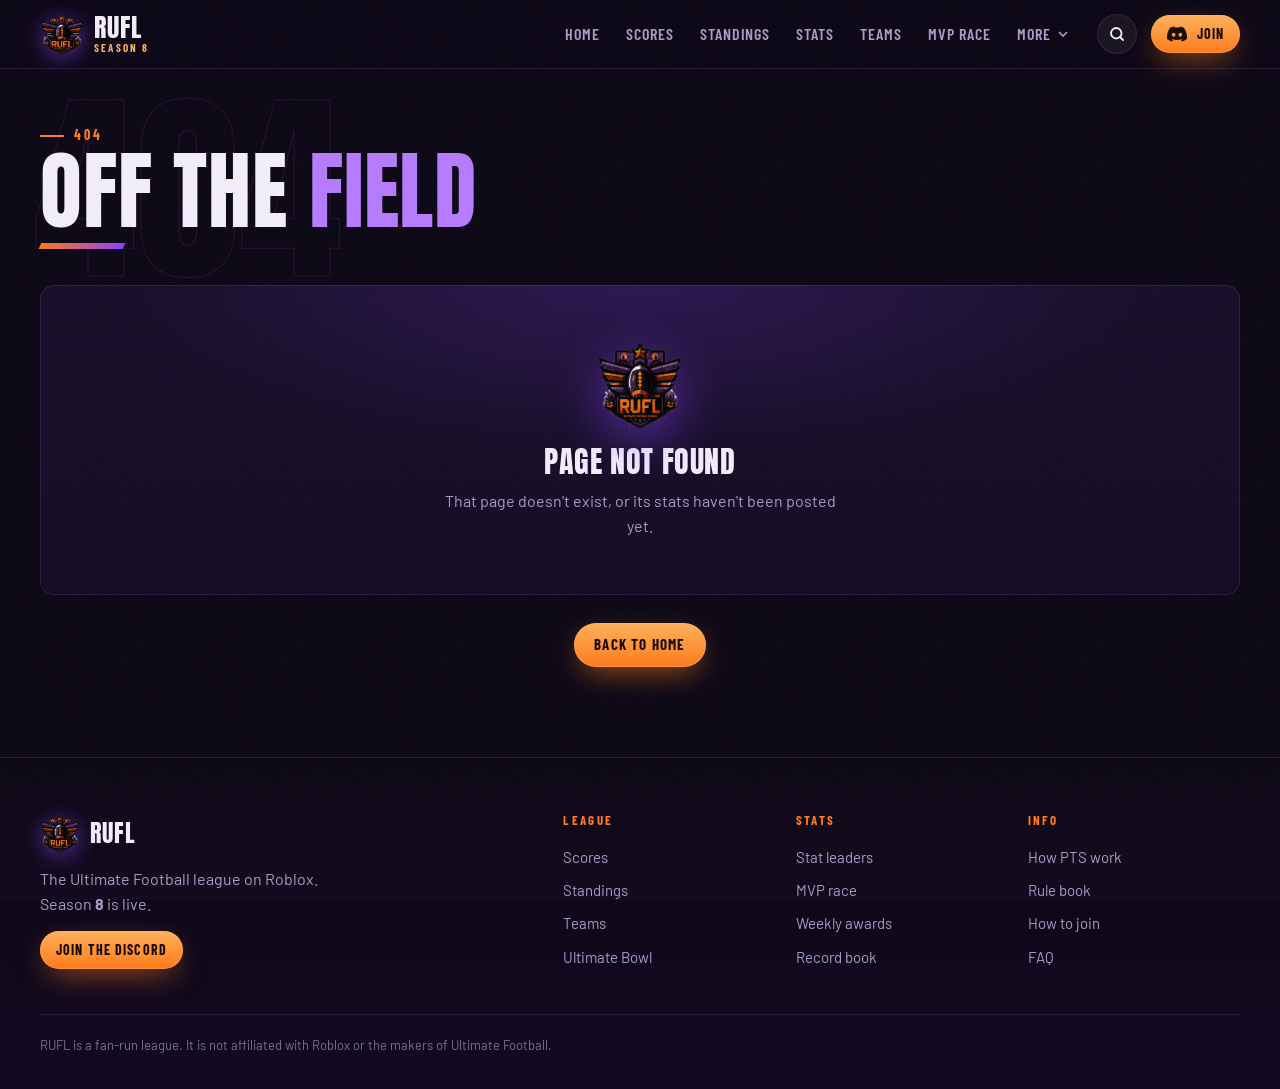
==== commit b8949033: "Official logos for all 32 teams" ====
--- a/index.html
+++ b/index.html
@@ -21,7 +21,7 @@
 <link rel="preconnect" href="https://fonts.googleapis.com">
 <link rel="preconnect" href="https://fonts.gstatic.com" crossorigin>
 <link href="https://fonts.googleapis.com/css2?family=Anton&family=Barlow+Condensed:wght@500;600;700;800&family=Barlow:wght@400;500;600;700&display=swap" rel="stylesheet">
-<link rel="stylesheet" href="/styles.css">
+<link rel="stylesheet" href="/styles.css?v=241eb730">
 </head>
 <body class="preload">
 <a class="skip" href="#app">Skip to content</a>
@@ -96,6 +96,6 @@
   </div>
 </div>
 
-<script src="/app.js"></script>
+<script src="/app.js?v=7bdff508"></script>
 </body>
 </html>
--- a/styles.css
+++ b/styles.css
@@ -781,3 +781,31 @@
   .h1-main,.reveal{opacity:1;transform:none}
   html{scroll-behavior:auto}
 }
+
+/* ============ leagues (NFL / CFB) ============ */
+.head-tools{display:flex;align-items:center;gap:10px;flex-wrap:wrap}
+.lg-seg button.on{background:linear-gradient(180deg,var(--purple-2),var(--purple));color:#fff;box-shadow:0 8px 20px -10px rgba(139,61,255,.9)}
+.lg-block{display:flex;flex-direction:column;gap:16px}
+.lg-block+.lg-block{margin-top:18px}
+.lg-stack{display:flex;flex-direction:column;gap:16px}
+.lg-banner{position:relative;display:flex;align-items:center;gap:14px;padding:14px 18px;border-radius:12px;overflow:hidden;isolation:isolate;
+  background:linear-gradient(90deg,rgba(139,61,255,.28),transparent 70%);box-shadow:0 0 0 1px var(--line) inset}
+.lg-banner::before{content:"";position:absolute;left:0;top:0;bottom:0;width:5px;background:var(--purple)}
+.lg-banner b{font:400 30px/1 var(--display);letter-spacing:.04em}
+.lg-banner span{font:700 13px/1 var(--cond);letter-spacing:.18em;text-transform:uppercase;color:var(--muted)}
+.lg-banner.lg-NFL{background:linear-gradient(90deg,rgba(255,122,24,.22),transparent 70%)}
+.lg-banner.lg-NFL::before{background:var(--orange)}
+.lg-banner.lg-NFL b{color:var(--orange-2)}
+.lg-banner.lg-CFB b{color:var(--purple-2)}
+.st-grid.one{grid-template-columns:1fr}
+.ko-art{flex-direction:column;align-items:stretch;gap:16px}
+.ko-lg{display:flex;flex-direction:column;gap:8px}
+.ko-lg>b{font:700 13px/1 var(--cond);letter-spacing:.2em;color:var(--orange-2)}
+.ko-lg>div{display:flex;flex-wrap:wrap;gap:8px}
+.ko-lg span{animation:float 5s ease-in-out infinite;animation-delay:calc(var(--i) * -.35s)}
+@media (max-width:640px){.head-tools{width:100%}.head-tools .seg{max-width:100%;overflow-x:auto}.lg-banner b{font-size:24px}}
+/* official team logos (replace the crest when a team has one) */
+.crest.has-img{height:var(--s)}
+.crest.has-img img{filter:drop-shadow(0 2px 5px rgba(0,0,0,.45));transition:transform .3s var(--ease)}
+a:hover>.crest.has-img img,.tcard:hover .crest.has-img img{transform:scale(1.08)}
+.ent-hero .crest.has-img img{filter:drop-shadow(0 14px 26px rgba(0,0,0,.55))}
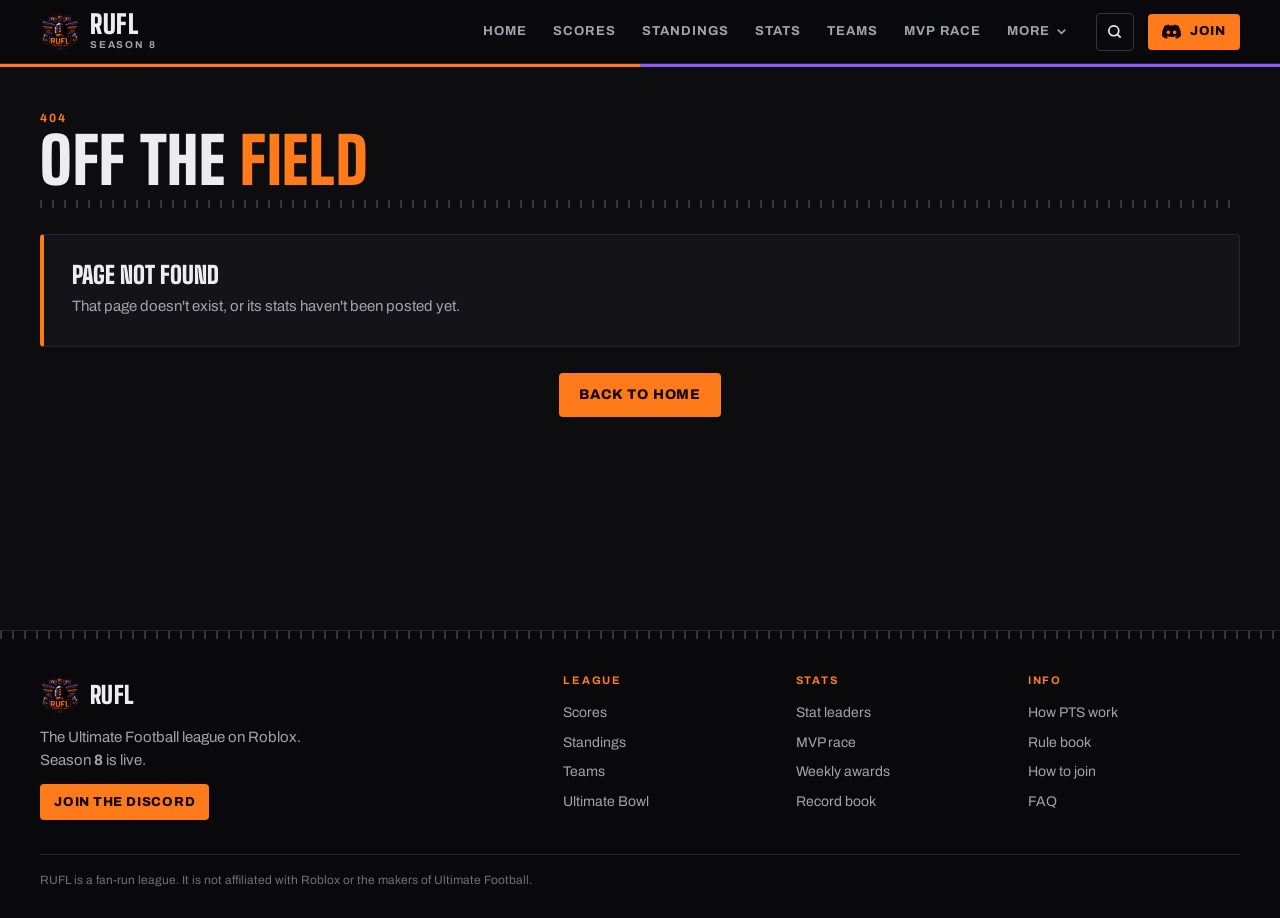
==== commit 3410c49f: "Redesign: RUFL stadium-night theme (scoreboard LED numbers, stencil type, jersey stripes)" ====
--- a/index.html
+++ b/index.html
@@ -20,8 +20,8 @@
 <link rel="apple-touch-icon" href="/img/apple-touch-icon.png">
 <link rel="preconnect" href="https://fonts.googleapis.com">
 <link rel="preconnect" href="https://fonts.gstatic.com" crossorigin>
-<link href="https://fonts.googleapis.com/css2?family=Anton&family=Barlow+Condensed:wght@500;600;700;800&family=Barlow:wght@400;500;600;700&display=swap" rel="stylesheet">
-<link rel="stylesheet" href="/styles.css?v=241eb730">
+<link href="https://fonts.googleapis.com/css2?family=Big+Shoulders+Display:wght@600;700;800;900&family=Archivo:wght@400;500;600;700;800&family=Doto:wght@700;900&display=swap" rel="stylesheet">
+<link rel="stylesheet" href="/styles.css?v=0c812d65">
 </head>
 <body class="preload">
 <a class="skip" href="#app">Skip to content</a>
@@ -96,6 +96,6 @@
   </div>
 </div>
 
-<script src="/app.js?v=7bdff508"></script>
+<script src="/app.js?v=9e2df187"></script>
 </body>
 </html>
--- a/styles.css
+++ b/styles.css
@@ -1,811 +1,619 @@
-/* RUFL — "prime time" theme: night-game purple, stadium orange, broadcast score bugs and crest badges. */
+/* RUFL — "Stadium night" theme.
+   Night-game black, the shield's orange and purple used flat, stencil stadium type (Big Shoulders),
+   LED dot-matrix numerals for scores (Doto), yard-line hash marks as dividers, jersey sleeve stripes. */
 :root{
-  --bg:#0b0614; --bg-2:#120a22; --panel:#160d29; --panel-2:#1d1236; --panel-3:#251746;
-  --line:rgba(190,150,255,.13); --line-2:rgba(190,150,255,.24);
-  --text:#f3eefc; --muted:#a99cc6; --dim:#7d7099;
-  --purple:#8b3dff; --purple-2:#b57bff; --orange:#ff7a18; --orange-2:#ffb15c;
-  --win:#3ddc84; --loss:#ff5d73;
-  --display:"Anton",Impact,"Arial Narrow",sans-serif;
-  --cond:"Barlow Condensed","Arial Narrow",sans-serif;
-  --body:"Barlow",system-ui,sans-serif;
-  --r:14px; --nav-h:68px; --strip-h:0px;
-  --ease:cubic-bezier(.2,.8,.2,1);
-  /* position colours for the MVP bars */
-  --c-QB:#ff7a18; --c-RB:#ffd23f; --c-WR:#b57bff; --c-DE:#ff5d73; --c-DB:#3ddcc8; --c-K:#7aa2ff;
+  --night:#09090b; --bg:#0d0d10; --panel:#141418; --panel-2:#1a1a1f; --panel-3:#22222a;
+  --line:#26262d; --line-2:#34343d;
+  --text:#ececf1; --muted:#a2a2ad; --dim:#6f6f7a;
+  --orange:#ff7a1a; --amber:#ffb347; --purple:#8f5bf0;
+  --win:#37c47a; --loss:#ef5161;
+  --head:"Big Shoulders Display","Arial Narrow",sans-serif;
+  --body:"Archivo",system-ui,sans-serif;
+  --led:"Doto","Courier New",monospace;
+  --r:4px; --nav-h:64px;
+  --c-QB:#ff7a1a; --c-RB:#ffcf3a; --c-WR:#8f5bf0; --c-DE:#ef5161; --c-DB:#2fc7b6; --c-K:#6d9bff;
+  --hash:repeating-linear-gradient(90deg,var(--line-2) 0 2px,transparent 2px 12px);
 }
 *{box-sizing:border-box}
-html{scroll-behavior:smooth;scroll-padding-top:calc(var(--nav-h) + 16px)}
-body{margin:0;background:var(--bg);color:var(--text);font:400 16px/1.55 var(--body);-webkit-font-smoothing:antialiased;overflow-x:hidden;min-height:100vh}
+html{scroll-behavior:smooth;scroll-padding-top:calc(var(--nav-h) + 70px)}
+body{margin:0;background:var(--bg);color:var(--text);font:400 15px/1.55 var(--body);-webkit-font-smoothing:antialiased;overflow-x:hidden;min-height:100vh}
 body.menu-open{overflow:hidden}
 img{max-width:100%;display:block}
 a{color:inherit}
-h1,h2,h3,h4{margin:0;font-weight:400}
+h1,h2,h3,h4{margin:0;font-weight:800}
 p{margin:0}
 button{font:inherit;color:inherit}
 .wrap{width:min(1200px,100% - 32px);margin-inline:auto}
-.skip{position:absolute;left:-999px;top:8px;z-index:200;background:var(--orange);color:#1a0a00;padding:8px 14px;border-radius:8px;font-weight:700}
+.skip{position:absolute;left:-999px;top:8px;z-index:200;background:var(--orange);color:#140800;padding:8px 14px;border-radius:var(--r);font-weight:700}
 .skip:focus{left:8px}
-:focus-visible{outline:3px solid var(--purple-2);outline-offset:3px;border-radius:6px}
-body::before{content:"";position:fixed;inset:0;pointer-events:none;z-index:150;opacity:.05;
-  background-image:url("data:image/svg+xml,%3Csvg xmlns='http://www.w3.org/2000/svg' width='160' height='160'%3E%3Cfilter id='n'%3E%3CfeTurbulence type='fractalNoise' baseFrequency='.9' numOctaves='2'/%3E%3C/filter%3E%3Crect width='100%25' height='100%25' filter='url(%23n)'/%3E%3C/svg%3E")}
-.muted{color:var(--muted)} .center{text-align:center}
+:focus-visible{outline:2px solid var(--amber);outline-offset:2px}
+.muted{color:var(--muted)} .center{text-align:center} .dim{color:var(--muted)}
 .up{color:var(--win)!important} .down{color:var(--loss)!important}
-
-/* ============ buttons ============ */
-.btn{--h:44px;display:inline-flex;align-items:center;justify-content:center;gap:10px;height:var(--h);padding:0 20px;border:0;border-radius:999px;cursor:pointer;
-  font:700 15px/1 var(--cond);letter-spacing:.08em;text-transform:uppercase;text-decoration:none;color:#170a00;
-  background:linear-gradient(180deg,var(--orange-2),var(--orange));box-shadow:0 0 0 1px rgba(255,180,100,.4) inset,0 10px 30px -8px rgba(255,122,24,.7);
-  transition:transform .2s,box-shadow .2s;position:relative;overflow:hidden;white-space:nowrap}
-.btn::after{content:"";position:absolute;top:0;left:-60%;width:40%;height:100%;background:linear-gradient(100deg,transparent,rgba(255,255,255,.55),transparent);transform:skewX(-20deg);transition:left .6s}
-.btn:hover{transform:translateY(-2px);box-shadow:0 0 0 1px rgba(255,200,130,.6) inset,0 16px 40px -8px rgba(255,122,24,.9)}
-.btn:hover::after{left:130%}
-.btn svg{width:20px;height:20px;fill:currentColor}
-.btn-sm{--h:38px;padding:0 16px;font-size:14px}
-.btn-lg{--h:54px;padding:0 28px;font-size:17px}
-.btn-ghost{color:var(--text);background:rgba(255,255,255,.05);box-shadow:0 0 0 1px var(--line-2) inset;backdrop-filter:blur(8px)}
-.btn-ghost:hover{box-shadow:0 0 0 1px var(--purple-2) inset,0 12px 30px -10px rgba(139,61,255,.7)}
-
-/* ============ nav ============ */
-.nav{position:fixed;inset:0 0 auto;height:var(--nav-h);z-index:60;display:flex;align-items:center;gap:14px;padding:0 max(16px,calc((100% - 1200px)/2));transition:background .3s,box-shadow .3s}
-.nav.solid{background:rgba(11,6,20,.86);backdrop-filter:blur(16px) saturate(1.3);box-shadow:0 1px 0 var(--line)}
-.brand{display:flex;align-items:center;gap:10px;text-decoration:none;font:400 26px/1 var(--display);letter-spacing:.04em;flex:none}
-.brand img{width:44px;height:auto;filter:drop-shadow(0 4px 10px rgba(139,61,255,.55));transition:transform .3s var(--ease)}
-.brand:hover img{transform:rotate(-6deg) scale(1.06)}
-.brand span{display:flex;flex-direction:column;line-height:.95}
-.brand small{font:700 11px/1 var(--cond);letter-spacing:.2em;text-transform:uppercase;color:var(--orange-2);margin-top:3px}
-.links{display:flex;align-items:center;gap:2px;margin-left:auto}
-.links>a,.more-btn{position:relative;display:flex;align-items:center;gap:4px;height:40px;padding:0 12px;border:0;background:none;cursor:pointer;
-  font:600 16px/1 var(--cond);letter-spacing:.06em;text-transform:uppercase;text-decoration:none;color:var(--muted);border-radius:8px;transition:color .2s,background .2s}
-.links>a::after,.more-btn::after{content:"";position:absolute;left:12px;right:12px;bottom:3px;height:2px;background:var(--orange);transform:scaleX(0);transform-origin:left;transition:transform .25s var(--ease)}
-.links>a:hover,.more-btn:hover{color:var(--text)}
-.links>a.active,.more-btn.active{color:var(--text)}
-.links>a.active::after,.more-btn.active::after,.links>a:hover::after{transform:scaleX(1)}
-.more{position:relative}
-.more-btn svg{width:16px;height:16px;fill:none;stroke:currentColor;stroke-width:2.5;transition:transform .2s}
+.kicker{font:700 12px/1 var(--body);letter-spacing:.16em;text-transform:uppercase;color:var(--orange);margin-bottom:8px}
+
+.btn{display:inline-flex;align-items:center;justify-content:center;gap:9px;height:44px;padding:0 20px;border:0;border-radius:var(--r);cursor:pointer;
+  font:800 14px/1 var(--body);letter-spacing:.06em;text-transform:uppercase;text-decoration:none;color:#140800;background:var(--orange);transition:background .15s,transform .15s;white-space:nowrap}
+.btn:hover{background:var(--amber)}
+.btn:active{transform:translateY(1px)}
+.btn svg{width:19px;height:19px;fill:currentColor}
+.btn-sm{height:36px;padding:0 14px;font-size:13px}
+.btn-line{background:transparent;color:var(--text);box-shadow:inset 0 0 0 2px rgba(255,255,255,.55)}
+.btn-line:hover{background:#fff;color:#111}
+
+/* nav */
+.nav{position:fixed;inset:0 0 auto;height:var(--nav-h);z-index:60;display:flex;align-items:center;gap:14px;padding:0 max(16px,calc((100% - 1200px)/2));background:var(--night);border-bottom:1px solid var(--line)}
+.nav::after{content:"";position:absolute;left:0;right:0;bottom:-4px;height:3px;background:linear-gradient(90deg,var(--orange) 0 50%,var(--purple) 50% 100%)}
+.brand{display:flex;align-items:center;gap:10px;text-decoration:none;flex:none}
+.brand img{width:40px;height:auto}
+.brand span{display:flex;flex-direction:column;font:900 26px/.9 var(--head);letter-spacing:.02em;text-transform:uppercase}
+.brand small{font:700 10px/1 var(--body);letter-spacing:.18em;color:var(--muted);margin-top:4px}
+.links{display:flex;align-items:center;margin-left:auto;height:100%}
+.links>a,.more-btn{position:relative;display:flex;align-items:center;gap:4px;height:100%;padding:0 13px;border:0;background:none;cursor:pointer;
+  font:700 13px/1 var(--body);letter-spacing:.08em;text-transform:uppercase;text-decoration:none;color:var(--muted);transition:color .15s}
+.links>a:hover,.more-btn:hover,.links>a.active,.more-btn.active{color:#fff}
+.links>a.active::after,.more-btn.active::after{content:"";position:absolute;left:13px;right:13px;bottom:0;height:3px;background:var(--orange)}
+.more{position:relative;height:100%}
+.more-btn svg{width:15px;height:15px;fill:none;stroke:currentColor;stroke-width:2.5;transition:transform .2s}
 .more-btn[aria-expanded="true"] svg{transform:rotate(180deg)}
-.more-menu{position:absolute;right:0;top:calc(100% + 8px);min-width:210px;padding:8px;border-radius:12px;background:rgba(22,13,41,.97);backdrop-filter:blur(16px);
-  box-shadow:0 0 0 1px var(--line-2),0 24px 50px -10px rgba(0,0,0,.7);opacity:0;visibility:hidden;transform:translateY(-6px);transition:.2s}
+.more-menu{position:absolute;right:0;top:100%;min-width:210px;padding:6px;background:var(--panel);border:1px solid var(--line-2);border-radius:var(--r);box-shadow:0 16px 40px -12px #000;opacity:0;visibility:hidden;transform:translateY(-4px);transition:.15s}
 .more-btn[aria-expanded="true"]+.more-menu{opacity:1;visibility:visible;transform:none}
-.more-menu a{display:block;padding:10px 12px;border-radius:8px;text-decoration:none;font:600 15px/1.2 var(--cond);letter-spacing:.05em;text-transform:uppercase;color:var(--muted)}
-.more-menu a:hover,.more-menu a.active{background:var(--panel-3);color:var(--text)}
-.icon-btn{width:40px;height:40px;display:grid;place-items:center;border:0;border-radius:50%;background:rgba(255,255,255,.05);box-shadow:0 0 0 1px var(--line) inset;cursor:pointer;flex:none;transition:.2s}
-.icon-btn:hover{background:var(--panel-3);box-shadow:0 0 0 1px var(--purple-2) inset}
-.icon-btn svg{width:18px;height:18px;fill:none;stroke:currentColor;stroke-width:2.4;stroke-linecap:round}
-.burger{display:none;width:44px;height:44px;border:0;background:transparent;padding:10px;cursor:pointer;flex:none}
-.burger i{display:block;height:2px;background:var(--text);margin:5px 0;border-radius:2px;transition:transform .3s,opacity .3s}
+.more-menu a{display:block;padding:10px 12px;border-radius:3px;text-decoration:none;font:600 14px/1.2 var(--body);color:var(--muted)}
+.more-menu a:hover,.more-menu a.active{background:var(--panel-3);color:#fff}
+.icon-btn{width:38px;height:38px;display:grid;place-items:center;border:1px solid var(--line-2);border-radius:var(--r);background:transparent;cursor:pointer;flex:none;transition:.15s}
+.icon-btn:hover{border-color:var(--muted)}
+.icon-btn svg{width:17px;height:17px;fill:none;stroke:currentColor;stroke-width:2.4;stroke-linecap:round}
+.burger{display:none;width:42px;height:42px;border:0;background:transparent;padding:10px;cursor:pointer;flex:none}
+.burger i{display:block;height:2px;background:var(--text);margin:5px 0;transition:transform .25s,opacity .25s}
 .burger[aria-expanded="true"] i:nth-child(1){transform:translateY(7px) rotate(45deg)}
 .burger[aria-expanded="true"] i:nth-child(2){opacity:0}
 .burger[aria-expanded="true"] i:nth-child(3){transform:translateY(-7px) rotate(-45deg)}
 
-/* ============ score bug strip ============ */
-.bug-strip{position:fixed;top:var(--nav-h);left:0;right:0;z-index:55;height:58px;display:flex;align-items:stretch;background:rgba(14,8,26,.94);backdrop-filter:blur(14px);
-  box-shadow:0 1px 0 var(--line),0 10px 30px -20px #000;transition:transform .35s var(--ease)}
-body[data-page="home"] .bug-strip{transform:translateY(-120%)}
-body[data-page="home"].strip-on .bug-strip{transform:none}
+/* jumbotron score strip */
+.bug-strip{position:fixed;top:calc(var(--nav-h) + 3px);left:0;right:0;z-index:55;height:56px;display:flex;align-items:stretch;background:#050506;border-bottom:1px solid var(--line)}
 .bug-strip[hidden]{display:none}
-body:has(.bug-strip:not([hidden])):not([data-page="home"]) #app{padding-top:58px}
-.strip-label{flex:none;display:grid;place-items:center;padding:0 16px 0 max(16px,calc((100% - 1200px)/2));font:400 18px/1 var(--display);letter-spacing:.06em;text-transform:uppercase;
-  background:linear-gradient(90deg,var(--orange),#ff9a3c);color:#1a0a00;clip-path:polygon(0 0,100% 0,calc(100% - 14px) 100%,0 100%);padding-right:28px}
-.strip-track{display:flex;gap:6px;overflow-x:auto;scrollbar-width:none;padding:6px 10px;align-items:center;mask-image:linear-gradient(90deg,#000 92%,transparent)}
+body:has(.bug-strip:not([hidden])) #app{padding-top:56px}
+.strip-label{flex:none;display:flex;align-items:center;padding:0 16px 0 max(16px,calc((100% - 1200px)/2));font:900 15px/1 var(--head);letter-spacing:.12em;text-transform:uppercase;color:var(--orange);border-right:1px solid var(--line)}
+.strip-track{display:flex;overflow-x:auto;scrollbar-width:none;align-items:stretch}
 .strip-track::-webkit-scrollbar{display:none}
-.bug{flex:none;display:grid;grid-template-columns:auto auto;grid-template-rows:1fr 1fr;column-gap:10px;align-items:center;padding:3px 12px 3px 8px;height:46px;border-radius:8px;text-decoration:none;
-  background:var(--panel);box-shadow:0 0 0 1px var(--line) inset;transition:.2s}
-.bug:hover{background:var(--panel-3);box-shadow:0 0 0 1px var(--purple-2) inset}
-.bug-wk{grid-row:1/3;font:700 11px/1.1 var(--cond);letter-spacing:.1em;color:var(--dim);writing-mode:vertical-rl;transform:rotate(180deg)}
-.bug-row{display:flex;align-items:center;gap:6px;font:700 14px/1 var(--cond);letter-spacing:.04em;color:var(--muted)}
-.bug-row b{font-weight:700;min-width:34px}
-.bug-row em{font:400 15px/1 var(--display);font-style:normal;margin-left:auto;min-width:22px;text-align:right}
+.bug{flex:none;display:grid;grid-template-columns:auto auto;grid-template-rows:1fr 1fr;column-gap:10px;align-items:center;padding:6px 14px;text-decoration:none;border-right:1px solid var(--line);transition:background .15s}
+.bug:hover{background:var(--panel)}
+.bug-wk{grid-row:1/3;font:700 10px/1.1 var(--body);letter-spacing:.1em;color:var(--dim);writing-mode:vertical-rl;transform:rotate(180deg)}
+.bug-row{display:flex;align-items:center;gap:7px;font:700 13px/1 var(--body);color:var(--dim)}
+.bug-row b{min-width:34px}
+.bug-row em{font:900 16px/1 var(--led);font-style:normal;margin-left:auto;min-width:24px;text-align:right}
 .bug-row.w{color:var(--text)}
-.bug-row.w em{color:var(--orange-2)}
-
-/* ============ crests + headshots ============ */
-.crest{--s:36px;position:relative;flex:none;width:var(--s);height:calc(var(--s) * 1.12);display:grid;place-items:center;
-  clip-path:polygon(50% 0,100% 14%,100% 62%,50% 100%,0 62%,0 14%);
-  background:linear-gradient(160deg,color-mix(in srgb,var(--tc) 82%,#fff 18%) 0%,var(--tc) 45%,color-mix(in srgb,var(--tc) 55%,#000 45%) 100%)}
-.crest::before{content:"";position:absolute;inset:calc(var(--s) * .07);clip-path:inherit;border:0;
-  background:linear-gradient(160deg,rgba(255,255,255,.18),transparent 40%,rgba(0,0,0,.25));
-  box-shadow:inset 0 0 0 2px rgba(255,255,255,.25)}
-.crest b{position:relative;font:400 calc(var(--s) * .34)/1 var(--display);letter-spacing:.02em;color:#fff;text-shadow:0 1px 2px rgba(0,0,0,.4);margin-top:-8%}
-.crest.lt b{color:#160a24;text-shadow:none}
-.crest.has-img{background:none;clip-path:none}
+.bug-row.w em{color:var(--amber)}
+
+/* team marks */
+.crest{--s:36px;position:relative;flex:none;width:var(--s);height:calc(var(--s) * 1.12);display:grid;place-items:center;clip-path:polygon(50% 0,100% 14%,100% 62%,50% 100%,0 62%,0 14%);background:var(--tc)}
+.crest::before{content:"";position:absolute;inset:calc(var(--s) * .08);clip-path:inherit;box-shadow:inset 0 0 0 2px rgba(255,255,255,.3)}
+.crest b{position:relative;font:900 calc(var(--s) * .36)/1 var(--head);color:#fff;margin-top:-8%}
+.crest.lt b{color:#111}
+.crest.has-img{background:none;clip-path:none;height:var(--s)}
 .crest.has-img::before{display:none}
 .crest img{width:100%;height:100%;object-fit:contain}
-.crest.xs{--s:20px} .crest.xs b{font-size:7px}
-.crest.sm{--s:28px}
-.crest.md{--s:44px}
-.crest.lg{--s:56px}
-.crest.xl{--s:84px}
-.crest.xxl{--s:132px}
-.hs{--s:36px;flex:none;width:var(--s);height:var(--s);border-radius:50%;display:grid;place-items:center;overflow:hidden;position:relative;
-  font:400 max(12px,calc(var(--s) * .4))/1 var(--display);letter-spacing:.02em;color:#fff;text-shadow:0 1px 2px rgba(0,0,0,.35);
-  background:radial-gradient(circle at 30% 25%,color-mix(in srgb,var(--tc) 70%,#fff 30%),var(--tc) 55%,color-mix(in srgb,var(--tc) 50%,#000 50%));
-  box-shadow:0 0 0 2px var(--bg),0 0 0 3px color-mix(in srgb,var(--tc) 70%,#fff 30%)}
+.crest.xs{--s:20px} .crest.sm{--s:28px} .crest.md{--s:44px} .crest.lg{--s:56px} .crest.xl{--s:84px} .crest.xxl{--s:128px}
+.hs{--s:36px;flex:none;width:var(--s);height:var(--s);border-radius:50%;display:grid;place-items:center;overflow:hidden;font:900 max(12px,calc(var(--s) * .38))/1 var(--head);color:#fff;background:var(--tc);box-shadow:inset 0 0 0 2px rgba(255,255,255,.18)}
 .hs img{width:100%;height:100%;object-fit:cover}
-.hs.sm{--s:30px} .hs.md{--s:44px} .hs.lg{--s:58px} .hs.xl{--s:84px} .hs.xxl{--s:132px}
-
-/* ============ page frame ============ */
+.hs.sm{--s:30px} .hs.md{--s:44px} .hs.lg{--s:56px} .hs.xl{--s:84px} .hs.xxl{--s:128px}
+
+/* page frame */
 #app{min-height:70vh;outline:none}
-.boot{min-height:100vh;display:grid;place-content:center;justify-items:center;gap:16px;color:var(--muted);font:600 15px/1 var(--cond);letter-spacing:.18em;text-transform:uppercase}
-.boot img{animation:float 2.4s ease-in-out infinite;filter:drop-shadow(0 20px 30px rgba(139,61,255,.5))}
-.page{width:min(1200px,100% - 32px);margin:0 auto;padding:calc(var(--nav-h) + 34px) 0 90px;display:flex;flex-direction:column;gap:28px}
-.pagehead{position:relative;display:flex;align-items:flex-end;justify-content:space-between;gap:20px;flex-wrap:wrap;padding:26px 0 8px;isolation:isolate}
-.pagehead .ghost{position:absolute;left:-6px;bottom:-14px;z-index:-1;font:400 clamp(90px,16vw,210px)/.8 var(--display);text-transform:uppercase;letter-spacing:.01em;
-  color:transparent;-webkit-text-stroke:1px rgba(181,123,255,.13);white-space:nowrap;pointer-events:none;user-select:none}
-.pagehead h1{font:400 clamp(46px,7vw,86px)/.9 var(--display);text-transform:uppercase;letter-spacing:.01em}
-.pagehead h1 span{color:var(--purple-2)}
-.pagehead h1::after{content:"";display:block;width:84px;height:6px;margin-top:14px;background:linear-gradient(90deg,var(--orange),var(--purple));transform:skewX(-24deg);transform-origin:left}
-.kicker{margin:0 0 10px;font:700 14px/1 var(--cond);letter-spacing:.22em;text-transform:uppercase;color:var(--orange)}
-.kicker::before{content:"";display:inline-block;width:24px;height:2px;background:currentColor;vertical-align:middle;margin-right:10px}
-.crumb{align-self:flex-start;display:inline-flex;align-items:center;gap:8px;margin-bottom:-14px;font:700 14px/1 var(--cond);letter-spacing:.12em;text-transform:uppercase;text-decoration:none;color:var(--muted);transition:color .2s,gap .2s}
-.crumb:hover{color:var(--text);gap:12px}
-.crumb svg,.arw{width:16px;height:16px;fill:none;stroke:currentColor;stroke-width:2.4;stroke-linecap:round;stroke-linejoin:round}
-.sh{display:flex;align-items:baseline;gap:12px;margin-bottom:14px}
-.sh h2{font:400 clamp(26px,3vw,34px)/1 var(--display);text-transform:uppercase;letter-spacing:.02em}
-.sh .sub{font:700 13px/1 var(--cond);letter-spacing:.16em;text-transform:uppercase;color:var(--dim)}
-.sh .go{margin-left:auto;display:inline-flex;align-items:center;gap:6px;font:700 14px/1 var(--cond);letter-spacing:.1em;text-transform:uppercase;text-decoration:none;color:var(--orange-2);transition:gap .2s}
-.sh .go:hover{gap:10px}
-.card{position:relative;border-radius:var(--r);background:linear-gradient(180deg,var(--panel),var(--bg-2));box-shadow:0 0 0 1px var(--line) inset}
-.note{color:var(--dim);font-size:14px}
-.note a{color:var(--orange-2);text-decoration:none;display:inline-flex;align-items:center;gap:4px}
-.lead-p{max-width:72ch;color:var(--muted);font-size:17px;margin-top:-8px}
-.empty-mini{padding:22px;color:var(--dim);text-align:center;font-size:15px}
-.blk{padding-top:84px}
-.blk-sm{margin:0}
-
-/* empty states */
-.empty{display:flex;flex-direction:column;align-items:center;text-align:center;gap:12px;padding:56px 24px;border-radius:var(--r);
-  background:radial-gradient(60% 80% at 50% 0%,rgba(139,61,255,.18),transparent 70%),linear-gradient(180deg,var(--panel),var(--bg-2));box-shadow:0 0 0 1px var(--line) inset;overflow:hidden}
-.empty img{width:86px;filter:drop-shadow(0 14px 24px rgba(139,61,255,.5));animation:float 6s ease-in-out infinite}
-.empty h3{font:400 30px/1 var(--display);text-transform:uppercase;letter-spacing:.02em;margin-top:6px}
-.empty p{color:var(--muted);max-width:46ch}
+.boot{min-height:100vh;display:grid;place-content:center;justify-items:center;gap:14px;color:var(--muted);font:700 12px/1 var(--body);letter-spacing:.16em;text-transform:uppercase}
+.boot img{width:90px}
+.page{width:min(1200px,100% - 32px);margin:0 auto;padding:calc(var(--nav-h) + 30px) 0 80px;display:flex;flex-direction:column;gap:26px}
+.pagehead{display:flex;align-items:flex-end;justify-content:space-between;gap:18px;flex-wrap:wrap;padding:18px 0 18px;position:relative}
+.pagehead::after{content:"";position:absolute;left:0;right:0;bottom:0;height:8px;background:var(--hash)}
+.pagehead h1{font:900 clamp(40px,6vw,64px)/.9 var(--head);text-transform:uppercase;letter-spacing:.01em}
+.pagehead h1 span{color:var(--orange)}
+.crumb{align-self:flex-start;display:inline-flex;align-items:center;gap:7px;margin-bottom:-12px;font:700 12px/1 var(--body);letter-spacing:.12em;text-transform:uppercase;text-decoration:none;color:var(--muted)}
+.crumb:hover{color:#fff}
+.crumb svg,.arw{width:15px;height:15px;fill:none;stroke:currentColor;stroke-width:2.4;stroke-linecap:round;stroke-linejoin:round}
+.sh{display:flex;align-items:baseline;gap:12px;margin-bottom:12px;padding-bottom:10px;border-bottom:2px solid var(--line)}
+.sh h2{font:900 26px/1 var(--head);text-transform:uppercase;letter-spacing:.02em;position:relative;padding-left:14px}
+.sh h2::before{content:"";position:absolute;left:0;top:2px;bottom:2px;width:4px;background:var(--orange)}
+.sh .sub{font:600 12px/1 var(--body);letter-spacing:.1em;text-transform:uppercase;color:var(--dim)}
+.sh .go{margin-left:auto;display:inline-flex;align-items:center;gap:5px;font:700 12px/1 var(--body);letter-spacing:.1em;text-transform:uppercase;text-decoration:none;color:var(--orange)}
+.sh .go:hover{color:var(--amber)}
+.card{position:relative;border-radius:var(--r);background:var(--panel);border:1px solid var(--line)}
+.note{color:var(--dim);font-size:13px}
+.note a{color:var(--orange);text-decoration:none;display:inline-flex;align-items:center;gap:4px}
+.lead-p{max-width:72ch;color:var(--muted);font-size:16px}
+.empty-mini{padding:20px;color:var(--dim);text-align:center;font-size:14px}
+.empty{display:flex;flex-direction:column;align-items:flex-start;gap:8px;padding:28px;border-radius:var(--r);background:var(--panel);border:1px solid var(--line);border-left:4px solid var(--orange)}
+.empty h3{font:900 24px/1 var(--head);text-transform:uppercase}
+.empty p{color:var(--muted);max-width:60ch}
 .empty .btn{margin-top:8px}
 
-/* ============ tables ============ */
-.tablewrap{overflow-x:auto;scrollbar-width:thin;scrollbar-color:var(--panel-3) transparent}
+/* tables */
+.tablewrap{overflow-x:auto;scrollbar-width:thin;scrollbar-color:var(--line-2) transparent}
 .tbl{width:100%;border-collapse:collapse;font-variant-numeric:tabular-nums}
-.tbl th{position:sticky;top:0;padding:12px 10px;font:700 12px/1 var(--cond);letter-spacing:.14em;text-transform:uppercase;color:var(--dim);text-align:right;white-space:nowrap;
-  border-bottom:1px solid var(--line-2);background:var(--panel)}
-.tbl td{padding:11px 10px;text-align:right;white-space:nowrap;border-bottom:1px solid var(--line);font-size:15px}
+.tbl th{position:sticky;top:0;padding:10px;font:700 11px/1 var(--body);letter-spacing:.1em;text-transform:uppercase;color:var(--dim);text-align:right;white-space:nowrap;background:var(--panel-2);border-bottom:1px solid var(--line-2)}
+.tbl td{padding:10px;text-align:right;white-space:nowrap;border-bottom:1px solid var(--line);font-size:14px}
+.tbl tbody tr:nth-child(even) td{background:rgba(255,255,255,.015)}
 .tbl tr:last-child td{border-bottom:0}
 .tbl .l{text-align:left}
-.tbl .rk{width:40px;text-align:center;color:var(--dim);font:700 14px/1 var(--cond)}
-.tbl .key{font:400 17px/1 var(--display);letter-spacing:.03em;color:var(--orange-2)}
-.tbl .dim{color:var(--muted)}
-.tbl tr.link{cursor:pointer;transition:background .15s}
-.tbl tbody tr.link:hover{background:rgba(139,61,255,.1)}
-.tbl tbody tr.link:hover .rk{color:var(--orange)}
-.tbl td.l:first-child,.tbl th.l:first-child{padding-left:16px}
-.tbl td:last-child,.tbl th:last-child{padding-right:16px}
-.tbl .tm{display:flex;align-items:center;gap:10px;text-decoration:none;font-weight:600}
-.tbl .tm:hover span{color:var(--orange-2)}
-.tbl tr.cut td{border-bottom:2px dashed rgba(255,122,24,.45)}
+.tbl .rk{width:40px;text-align:center;color:var(--dim);font:700 13px/1 var(--body)}
+.tbl .key{font:900 17px/1 var(--head);color:var(--amber)}
+.tbl tr.link{cursor:pointer}
+.tbl tbody tr.link:hover td{background:var(--panel-3)}
+.tbl td.l:first-child,.tbl th.l:first-child{padding-left:14px}
+.tbl td:last-child,.tbl th:last-child{padding-right:14px}
+.tbl .tm{display:flex;align-items:center;gap:10px;text-decoration:none;font-weight:700}
+.tbl .tm:hover span{color:var(--amber)}
+.standings tbody tr td:first-child{box-shadow:inset 3px 0 0 var(--tc)}
 .pl{display:flex;align-items:center;gap:10px}
-.pl small{display:block;font-size:12px;color:var(--dim);margin-top:1px}
-.pl .nm{font-weight:600;text-decoration:none}
-.pl .nm:hover{color:var(--orange-2)}
-.tbl.stat th.sortable{cursor:pointer;user-select:none;transition:color .15s}
+.pl small{display:block;font-size:12px;color:var(--dim)}
+.pl .nm{font-weight:700;text-decoration:none}
+.pl .nm:hover{color:var(--amber)}
+.tbl.stat th.sortable{cursor:pointer;user-select:none}
 .tbl.stat th.sortable:hover{color:var(--text)}
-.tbl th .ar{display:inline-block;margin-left:3px;opacity:0;transition:transform .2s}
-.tbl th.sorted{color:var(--orange-2)}
+.tbl th .ar{display:inline-block;margin-left:3px;opacity:0}
+.tbl th.sorted{color:var(--orange)}
 .tbl th.sorted .ar{opacity:1}
 .tbl th.sorted.asc .ar{transform:rotate(180deg)}
-.tbl td.sorted-col{background:rgba(255,122,24,.06)}
-.tbl.stat td.rk,.tbl.stat th.rk,.tbl.stat td:nth-child(2),.tbl.stat th:nth-child(2){position:sticky;background:var(--panel);z-index:1}
+.tbl td.sorted-col{background:rgba(255,122,26,.07)!important}
+.tbl.stat td.rk,.tbl.stat th.rk,.tbl.stat td:nth-child(2),.tbl.stat th:nth-child(2){position:sticky;z-index:1}
+.tbl.stat td.rk,.tbl.stat td:nth-child(2){background:var(--panel)!important}
 .tbl.stat td.rk,.tbl.stat th.rk{left:0}
-.tbl.stat td:nth-child(2),.tbl.stat th:nth-child(2){left:40px;box-shadow:6px 0 10px -8px rgba(0,0,0,.6)}
-.tbl.stat tbody tr.link:hover td.rk,.tbl.stat tbody tr.link:hover td:nth-child(2){background:#1f1338}
+.tbl.stat td:nth-child(2),.tbl.stat th:nth-child(2){left:40px;box-shadow:6px 0 8px -8px #000}
 .wrap-cell{white-space:normal!important;min-width:200px}
-.form{display:inline-flex;gap:3px}
-.form i{width:18px;height:18px;display:grid;place-items:center;border-radius:4px;font:700 11px/1 var(--cond);font-style:normal;color:#0b0614}
+.form{display:inline-flex;gap:2px}
+.form i{width:17px;height:17px;display:grid;place-items:center;border-radius:2px;font:800 10px/1 var(--body);font-style:normal;color:#0b0b0d}
 .form i.W{background:var(--win)} .form i.L{background:var(--loss)} .form i.T{background:var(--muted)}
-.res{display:inline-flex;align-items:center;gap:8px;font:400 17px/1 var(--display);letter-spacing:.03em}
-.res i{width:22px;height:22px;display:grid;place-items:center;border-radius:5px;font:700 12px/1 var(--cond);font-style:normal;color:#0b0614}
+.res{display:inline-flex;align-items:center;gap:8px;font:900 17px/1 var(--head)}
+.res i{width:21px;height:21px;display:grid;place-items:center;border-radius:2px;font:800 11px/1 var(--body);font-style:normal;color:#0b0b0d}
 .res i.W{background:var(--win)} .res i.L{background:var(--loss)} .res i.T{background:var(--muted)}
-.res.sm{font-size:14px;margin-left:6px} .res.sm i{width:18px;height:18px;font-size:11px}
-
-/* ============ scoreboard ============ */
-.scoreboard{display:grid;grid-template-columns:1fr auto 1fr;align-items:center;gap:10px}
+.res.sm{font-size:14px;margin-left:6px} .res.sm i{width:17px;height:17px;font-size:10px}
+
+/* scoreboards */
+.scoreboard{display:grid;grid-template-columns:1fr auto 1fr;align-items:center;gap:12px}
 .sb-side{display:flex;align-items:center;gap:12px;min-width:0}
 .sb-side.home{flex-direction:row-reverse;text-align:right}
 .sb-name{min-width:0;display:flex;flex-direction:column}
-.sb-name b{font:700 19px/1.1 var(--cond);letter-spacing:.03em;text-transform:uppercase;overflow:hidden;text-overflow:ellipsis;white-space:nowrap}
+.sb-name b{font:800 20px/1.05 var(--head);text-transform:uppercase;overflow:hidden;text-overflow:ellipsis;white-space:nowrap}
 .sb-name b a{text-decoration:none}
-.sb-name b a:hover{color:var(--orange-2)}
-.sb-name small{font:600 13px/1.2 var(--cond);letter-spacing:.1em;color:var(--dim)}
-.sb-score{margin-left:auto;font:400 44px/1 var(--display);letter-spacing:.02em}
+.sb-name b a:hover{color:var(--amber)}
+.sb-name small{font:600 12px/1.3 var(--body);color:var(--dim)}
+.sb-score{margin-left:auto;font:900 44px/1 var(--led)}
 .sb-side.home .sb-score{margin-left:0;margin-right:auto}
-.sb-side.l .sb-score,.sb-side.l .sb-name b{color:var(--dim)}
-.sb-side.w .sb-score{color:var(--text);text-shadow:0 0 24px rgba(255,177,92,.45)}
-.sb-mid{display:flex;flex-direction:column;align-items:center;gap:4px;padding:0 8px}
-.sb-final{padding:5px 10px;border-radius:6px;background:var(--panel-3);box-shadow:0 0 0 1px var(--line-2) inset;font:700 12px/1 var(--cond);letter-spacing:.18em;text-transform:uppercase;color:var(--orange-2)}
-.sb-mid small{font:600 12px/1 var(--cond);letter-spacing:.12em;text-transform:uppercase;color:var(--dim)}
-.scoreboard.big .sb-score{font-size:clamp(54px,8vw,96px)}
-.scoreboard.big .sb-name b{font-size:clamp(20px,2.4vw,30px)}
-.scoreboard.big .sb-final{font-size:14px;padding:7px 14px}
-
-/* ============ home dashboard ============ */
-.gc-grid{display:grid;grid-template-columns:1.45fr 1fr;gap:16px}
-.gc-feature{display:flex;flex-direction:column;gap:18px;padding:24px;text-decoration:none;overflow:hidden;transition:box-shadow .3s,transform .3s}
-.gc-feature::before{content:"";position:absolute;inset:0;border-radius:inherit;background:radial-gradient(70% 90% at 0% 0%,rgba(139,61,255,.2),transparent 60%),radial-gradient(60% 80% at 100% 100%,rgba(255,122,24,.12),transparent 60%);pointer-events:none}
-.gc-feature:hover{transform:translateY(-3px);box-shadow:0 0 0 1px var(--purple-2) inset,0 24px 50px -24px rgba(139,61,255,.8)}
-.gc-tag{align-self:flex-start;padding:6px 12px;border-radius:999px;background:rgba(255,122,24,.12);box-shadow:0 0 0 1px rgba(255,122,24,.4) inset;font:700 12px/1 var(--cond);letter-spacing:.18em;text-transform:uppercase;color:var(--orange-2)}
-.gc-recap{color:var(--muted);font-size:16px;position:relative}
-.gc-more{margin-top:auto;display:inline-flex;align-items:center;gap:6px;font:700 14px/1 var(--cond);letter-spacing:.12em;text-transform:uppercase;color:var(--orange-2)}
-.potg{position:relative;display:flex;align-items:center;gap:12px;padding:12px 14px;border-radius:12px;background:rgba(0,0,0,.25);box-shadow:0 0 0 1px var(--line) inset;text-decoration:none}
+.sb-side.l .sb-score{color:var(--dim)}
+.sb-side.l .sb-name b{color:var(--muted)}
+.sb-side.w .sb-score{color:var(--amber);text-shadow:0 0 12px rgba(255,179,71,.35)}
+.sb-mid{display:flex;flex-direction:column;align-items:center;gap:4px}
+.sb-final{padding:4px 8px;border-radius:2px;background:var(--panel-3);font:800 11px/1 var(--body);letter-spacing:.14em;text-transform:uppercase}
+.sb-mid small{font:600 11px/1 var(--body);letter-spacing:.08em;text-transform:uppercase;color:var(--dim)}
+.scoreboard.big .sb-score{font-size:clamp(56px,8vw,92px)}
+.scoreboard.big .sb-name b{font-size:clamp(22px,2.6vw,32px)}
+.score-grid{display:grid;grid-template-columns:repeat(2,1fr);gap:12px}
+.score-card{display:flex;flex-direction:column;gap:12px;padding:18px;text-decoration:none;transition:border-color .15s}
+a.score-card:hover{border-color:var(--muted)}
+.score-card .sb-score{font-size:36px}
+.score-card.upcoming .sb-name b{color:var(--text)}
+.sc-foot{display:flex;align-items:center;gap:10px;padding-top:12px;border-top:1px solid var(--line);font-size:13px;color:var(--muted)}
+.sc-foot small{font:800 10px/1 var(--body);letter-spacing:.14em;color:var(--orange)}
+.sc-foot b{color:var(--text)}
+.sc-link{display:inline-flex;align-items:center;gap:5px;font:700 12px/1 var(--body);letter-spacing:.1em;text-transform:uppercase;color:var(--orange)}
+.weeks{display:flex;overflow-x:auto;scrollbar-width:none;border:1px solid var(--line);border-radius:var(--r);background:var(--panel)}
+.weeks::-webkit-scrollbar{display:none}
+.wk{flex:1 0 auto;display:flex;flex-direction:column;align-items:center;gap:4px;min-width:72px;padding:10px 12px;border:0;border-right:1px solid var(--line);background:none;cursor:pointer;transition:background .15s}
+.wk:last-child{border-right:0}
+.wk span{font:900 18px/1 var(--head);letter-spacing:.04em}
+.wk small{font:700 10px/1 var(--body);letter-spacing:.12em;text-transform:uppercase;color:var(--dim)}
+.wk:hover{background:var(--panel-2)}
+.wk.on{background:var(--orange);color:#140800}
+.wk.on small{color:#3b1800}
+.game-hero{position:relative;padding:30px 26px 22px;border-radius:var(--r);background:var(--panel);border:1px solid var(--line);overflow:hidden}
+.game-hero::before{content:"";position:absolute;left:0;right:0;top:0;height:5px;background:linear-gradient(90deg,var(--ac) 0 50%,var(--hc) 50% 100%)}
+.game-foot{display:flex;align-items:center;gap:20px;margin-top:24px;padding-top:18px;border-top:1px solid var(--line)}
+.game-foot>p{flex:1;color:var(--muted)}
+.potg{display:flex;align-items:center;gap:12px;padding:10px 14px;border-radius:var(--r);background:var(--panel-2);border:1px solid var(--line);text-decoration:none}
 .potg>span:not(.hs):not(.potg-pts){display:flex;flex-direction:column;min-width:0}
-.potg small{font:700 11px/1 var(--cond);letter-spacing:.18em;text-transform:uppercase;color:var(--orange-2)}
-.potg b{font:700 18px/1.2 var(--cond);letter-spacing:.03em}
-.potg em{font-style:normal;color:var(--muted);font-size:14px}
-.potg-pts{margin-left:auto;text-align:right;font:400 28px/1 var(--display);color:var(--orange-2)}
-.potg-pts small{display:block;color:var(--dim);margin-top:3px}
-a.potg:hover{box-shadow:0 0 0 1px var(--purple-2) inset}
-.gc-week{padding:8px;display:flex;flex-direction:column}
-.gc-week-head{display:flex;justify-content:space-between;align-items:center;padding:10px 12px 12px;font:700 15px/1 var(--cond);letter-spacing:.1em;text-transform:uppercase}
-.gc-week-head span{color:var(--dim);font-size:13px}
-.mg{display:grid;grid-template-columns:1fr auto;grid-template-rows:auto auto;column-gap:12px;row-gap:4px;padding:10px 12px;border-radius:10px;text-decoration:none;transition:background .2s}
-a.mg:hover{background:var(--panel-3)}
-.mg+.mg{border-top:1px solid var(--line)}
-.mg-row{grid-column:1;display:flex;align-items:center;gap:8px;font:600 15px/1.1 var(--cond);letter-spacing:.03em;color:var(--muted)}
-.mg-row b{font-weight:600;flex:1;min-width:0;overflow:hidden;text-overflow:ellipsis;white-space:nowrap}
-.mg-row em{font:400 17px/1 var(--display);font-style:normal}
-.mg-row.w{color:var(--text)} .mg-row.w em{color:var(--orange-2)}
-.mg-st{grid-column:2;grid-row:1/3;align-self:center;font:700 11px/1 var(--cond);letter-spacing:.16em;text-transform:uppercase;color:var(--dim);padding-left:8px;border-left:1px solid var(--line)}
-.lgrid{display:grid;grid-template-columns:repeat(3,1fr);gap:16px}
-.lcard{position:relative;display:flex;flex-direction:column;gap:16px;padding:20px;border-radius:var(--r);text-decoration:none;overflow:hidden;isolation:isolate;
-  background:linear-gradient(180deg,var(--panel),var(--bg-2));box-shadow:0 0 0 1px var(--line) inset;transition:transform .3s var(--ease),box-shadow .3s}
-.lcard::before{content:"";position:absolute;inset:0;z-index:-1;background:radial-gradient(320px circle at var(--mx,90%) var(--my,0%),color-mix(in srgb,var(--tc) 35%,transparent),transparent 60%);opacity:.7;transition:opacity .3s}
-.lcard:hover{transform:translateY(-5px);box-shadow:0 0 0 1px color-mix(in srgb,var(--tc) 60%,#fff 10%) inset,0 24px 50px -24px color-mix(in srgb,var(--tc) 80%,transparent)}
-.lcard:hover::before{opacity:1}
+.potg small{font:800 10px/1 var(--body);letter-spacing:.14em;text-transform:uppercase;color:var(--orange)}
+.potg b{font:800 18px/1.15 var(--head);text-transform:uppercase}
+.potg em{font-style:normal;color:var(--muted);font-size:13px}
+.potg-pts{margin-left:auto;text-align:right;font:900 26px/1 var(--led);color:var(--amber)}
+.potg-pts small{display:block;color:var(--dim);margin-top:3px;font:700 10px/1 var(--body)}
+a.potg:hover{border-color:var(--muted)}
+
+/* home */
+.hero{position:relative;padding:calc(var(--nav-h) + 3px) 0 0;background:var(--night);overflow:hidden;isolation:isolate}
+.hero-media{position:absolute;inset:0;z-index:-1;background:url(/img/hero.jpg) center 30%/cover no-repeat}
+.hero-media::after{content:"";position:absolute;inset:0;background:linear-gradient(90deg,rgba(9,9,11,.94) 0%,rgba(9,9,11,.82) 45%,rgba(9,9,11,.35) 100%),linear-gradient(0deg,rgba(9,9,11,.9),transparent 45%)}
+.hero-inner{padding:84px 0 70px}
+.hero-tag{display:flex;align-items:center;gap:10px;font:700 13px/1 var(--body);letter-spacing:.14em;text-transform:uppercase;color:var(--orange);margin-bottom:18px}
+.hero-tag img{width:34px}
+.hero h1{font:900 clamp(52px,8vw,108px)/.88 var(--head);text-transform:uppercase;max-width:9ch}
+.hero-sub{max-width:52ch;margin-top:20px;font-size:17px;color:#cfcfd8}
+.hero-cta{display:flex;flex-wrap:wrap;gap:12px;margin-top:28px}
+.hero-facts{position:relative;background:rgba(5,5,6,.85);border-top:1px solid var(--line)}
+.hero-facts .wrap{display:grid;grid-template-columns:repeat(4,1fr)}
+.hero-facts .wrap>div{display:flex;flex-direction:column;gap:5px;padding:16px 18px;border-left:1px solid var(--line)}
+.hero-facts .wrap>div:first-child{border-left:0;padding-left:0}
+.hero-facts b{font:900 30px/1 var(--led);color:var(--amber)}
+.hero-facts span{font:700 11px/1 var(--body);letter-spacing:.14em;text-transform:uppercase;color:var(--muted)}
+.home-body{padding:0 0 60px}
+.blk{padding-top:52px}
+.blk.two{display:grid;grid-template-columns:1fr 1fr;gap:24px}
+.blk-note{color:var(--muted);margin:-2px 0 16px}
+.mg-grid{display:grid;grid-template-columns:repeat(auto-fill,minmax(170px,1fr));gap:10px}
+.mg{display:flex;flex-direction:column;gap:6px;padding:10px 12px;border-radius:var(--r);background:var(--panel);border:1px solid var(--line);text-decoration:none;transition:border-color .15s}
+a.mg:hover{border-color:var(--muted)}
+.mg-st{font:700 10px/1 var(--body);letter-spacing:.14em;text-transform:uppercase;color:var(--dim);margin-bottom:2px}
+.mg-row{display:flex;align-items:center;gap:8px;font:700 14px/1.1 var(--body);color:var(--muted)}
+.mg-row b{flex:1}
+.mg-row em{font:900 18px/1 var(--led);font-style:normal}
+.mg-row.w{color:var(--text)} .mg-row.w em{color:var(--amber)}
+.lgrid{display:grid;grid-template-columns:repeat(3,1fr);gap:12px}
+.lcard{display:flex;flex-direction:column;gap:14px;padding:16px;border-radius:var(--r);text-decoration:none;background:var(--panel);border:1px solid var(--line);border-top:3px solid var(--tc);transition:border-color .15s}
+.lcard:hover{border-color:var(--muted);border-top-color:var(--tc)}
 .lc-top{display:flex;justify-content:space-between;align-items:center}
-.lc-cat{font:400 22px/1 var(--display);text-transform:uppercase;letter-spacing:.03em}
-.lc-pos{padding:4px 8px;border-radius:6px;background:rgba(0,0,0,.3);font:700 12px/1 var(--cond);letter-spacing:.14em;color:var(--orange-2)}
+.lc-cat{font:900 18px/1 var(--head);text-transform:uppercase;letter-spacing:.03em}
+.lc-pos{font:800 11px/1 var(--body);letter-spacing:.12em;color:var(--dim)}
 .lc-who{display:flex;align-items:center;gap:12px}
-.lc-who b{display:block;font:700 20px/1.1 var(--cond);letter-spacing:.02em}
-.lc-who small{color:var(--muted);font-size:14px}
+.lc-who b{display:block;font:800 18px/1.1 var(--head);text-transform:uppercase}
+.lc-who small{color:var(--muted);font-size:13px}
 .lc-stat{display:flex;align-items:baseline;gap:8px}
-.lc-v{font:400 54px/.9 var(--display);letter-spacing:.01em}
-.lc-u{font:700 14px/1 var(--cond);letter-spacing:.14em;color:var(--muted)}
-.lc-pts{margin-left:auto;font:400 20px/1 var(--display);color:var(--orange-2)}
-.lc-pts small{font:700 11px/1 var(--cond);letter-spacing:.14em;color:var(--dim)}
-.lc-rest{list-style:none;margin:0;padding:12px 0 0;border-top:1px solid var(--line);display:grid;gap:7px}
-.lc-rest li{display:flex;align-items:center;gap:10px;font-size:14px;color:var(--muted)}
-.lc-rest li span{width:16px;font:700 13px/1 var(--cond);color:var(--dim)}
+.lc-v{font:900 46px/.9 var(--led);color:var(--amber)}
+.lc-u{font:700 12px/1 var(--body);letter-spacing:.12em;color:var(--muted)}
+.lc-pts{margin-left:auto;font:900 18px/1 var(--head)}
+.lc-pts small{font:700 10px/1 var(--body);letter-spacing:.12em;color:var(--dim)}
+.lc-rest{list-style:none;margin:0;padding:10px 0 0;border-top:1px solid var(--line);display:grid;gap:6px}
+.lc-rest li{display:flex;align-items:center;gap:10px;font-size:13px;color:var(--muted)}
+.lc-rest li span{width:14px;font-weight:700;color:var(--dim)}
 .lc-rest li b{flex:1;font-weight:600;color:var(--text);overflow:hidden;text-overflow:ellipsis;white-space:nowrap}
-.lc-rest li small{font:600 12px/1 var(--cond);letter-spacing:.06em;color:var(--dim)}
-.lc-rest li em{font:400 15px/1 var(--display);font-style:normal;color:var(--orange-2);min-width:38px;text-align:right}
-.st-grid{display:grid;grid-template-columns:1fr 1fr;gap:16px}
+.lc-rest li small{font-size:12px;color:var(--dim)}
+.lc-rest li em{font:900 15px/1 var(--head);font-style:normal;min-width:36px;text-align:right}
+.st-grid{display:grid;grid-template-columns:1fr 1fr;gap:12px}
+.st-grid.one{grid-template-columns:1fr}
 .st-card{overflow:hidden}
-.st-head{display:flex;align-items:baseline;gap:10px;padding:18px 18px 10px}
-.st-head h3{font:400 24px/1 var(--display);text-transform:uppercase;letter-spacing:.03em}
-.st-head span{font:700 12px/1 var(--cond);letter-spacing:.16em;text-transform:uppercase;color:var(--dim)}
-.st-card .tbl th{background:transparent}
-.standings td:nth-child(2){position:relative}
-.standings tbody tr td:first-child{box-shadow:inset 3px 0 0 var(--tc)}
-.mvp-blk{display:grid;grid-template-columns:1.3fr 1fr;gap:28px;align-items:start}
-.podium{display:grid;grid-template-columns:1fr 1.1fr 1fr;align-items:end;gap:12px}
-.pod{display:flex;flex-direction:column;align-items:center;text-align:center;gap:6px;text-decoration:none;transition:transform .3s var(--ease)}
-.pod:hover{transform:translateY(-6px)}
-.pod b{font:700 18px/1.1 var(--cond);letter-spacing:.02em;max-width:100%;overflow:hidden;text-overflow:ellipsis;white-space:nowrap;margin-top:6px}
-.pod small{color:var(--muted);font-size:13px}
-.pod-block{width:100%;margin-top:10px;display:flex;flex-direction:column;align-items:center;justify-content:flex-start;gap:6px;padding-top:14px;border-radius:12px 12px 4px 4px;
-  background:linear-gradient(180deg,color-mix(in srgb,var(--tc) 45%,var(--panel-2)),var(--panel));box-shadow:0 0 0 1px var(--line-2) inset}
-.pod-block em{font:400 40px/1 var(--display);font-style:normal}
-.pod-block span{font:700 14px/1 var(--cond);letter-spacing:.08em;color:var(--orange-2)}
-.pod.p1 .pod-block{height:170px} .pod.p2 .pod-block{height:130px} .pod.p3 .pod-block{height:105px}
-.pod.p1 .hs{box-shadow:0 0 0 3px var(--bg),0 0 0 5px var(--orange),0 0 40px rgba(255,122,24,.5)}
-.pod.p1 .pod-block em{color:var(--orange-2)}
-.pr-list{padding:6px}
-.pr-row{display:flex;align-items:center;gap:12px;padding:10px;border-radius:10px;text-decoration:none;transition:background .2s}
-.pr-row:hover{background:var(--panel-3)}
-.pr-row+.pr-row{border-top:1px solid var(--line)}
-.pr-rk{width:26px;font:400 22px/1 var(--display);color:var(--dim);text-align:center}
-.pr-row:first-child .pr-rk{color:var(--orange-2)}
-.pr-nm{flex:1;min-width:0;display:flex;flex-direction:column}
-.pr-nm b{font:700 17px/1.1 var(--cond);letter-spacing:.03em}
-.pr-nm small{color:var(--dim);font-size:13px}
-.mv{font:700 12px/1 var(--cond);letter-spacing:.04em;color:var(--dim);min-width:28px;text-align:right}
+.st-head{display:flex;align-items:baseline;gap:10px;padding:12px 14px;border-bottom:1px solid var(--line)}
+.st-head h3{font:900 20px/1 var(--head);text-transform:uppercase;letter-spacing:.03em}
+.st-head span{font:600 12px/1 var(--body);letter-spacing:.08em;text-transform:uppercase;color:var(--dim)}
+.rank-row{display:flex;align-items:center;gap:12px;padding:10px 14px;text-decoration:none;border-bottom:1px solid var(--line);transition:background .15s}
+.rank-row:last-child{border-bottom:0}
+.rank-row:hover{background:var(--panel-2)}
+.rank-row .rk{width:22px;font:900 20px/1 var(--head);color:var(--dim);text-align:center}
+.rank-row:first-child .rk{color:var(--orange)}
+.rank-row .who{flex:1;min-width:0;display:flex;flex-direction:column}
+.rank-row .who b{font:800 16px/1.15 var(--head);text-transform:uppercase}
+.rank-row .who small{color:var(--dim);font-size:12px}
+.rank-row .val{text-align:right;font:900 20px/1 var(--head)}
+.rank-row .val small{display:block;font:700 10px/1 var(--body);letter-spacing:.12em;color:var(--dim);margin-top:2px}
+.mv{font:800 12px/1 var(--body);color:var(--dim)}
 .mv.up{color:var(--win)} .mv.down{color:var(--loss)}
-
-/* kickoff (pre-season) */
-.kickoff{display:grid;grid-template-columns:1.1fr .9fr;gap:30px;align-items:center;padding:42px;border-radius:20px;overflow:hidden;position:relative;
-  background:radial-gradient(70% 100% at 100% 50%,rgba(255,122,24,.16),transparent 60%),radial-gradient(60% 90% at 0% 0%,rgba(139,61,255,.3),transparent 60%),linear-gradient(180deg,var(--panel),var(--bg-2));
-  box-shadow:0 0 0 1px var(--line-2) inset}
-.ko-text h2{font:400 clamp(38px,5vw,60px)/.95 var(--display);text-transform:uppercase}
-.ko-text h2 span{color:var(--purple-2)}
-.ko-text>p:not(.kicker){color:var(--muted);margin-top:14px;max-width:48ch}
-.ko-links{display:flex;flex-wrap:wrap;gap:8px;margin-top:22px}
-.ko-links a{padding:9px 14px;border-radius:999px;text-decoration:none;font:700 14px/1 var(--cond);letter-spacing:.1em;text-transform:uppercase;background:rgba(255,255,255,.05);box-shadow:0 0 0 1px var(--line-2) inset;transition:.2s}
-.ko-links a:hover{box-shadow:0 0 0 1px var(--orange) inset;color:var(--orange-2)}
-.ko-art{display:flex;flex-wrap:wrap;gap:10px;justify-content:center}
-.ko-art>span{animation:float 5s ease-in-out infinite;animation-delay:calc(var(--i) * -.4s)}
-.ko-board{display:flex;gap:10px;padding:16px;border-radius:14px;background:#07040d;box-shadow:0 0 0 1px var(--line-2) inset,0 30px 60px -30px rgba(139,61,255,.8)}
-.ko-board>div{display:flex;flex-direction:column;align-items:center;gap:8px;padding:12px 18px;border-radius:10px;background:#120a1f}
-.ko-board span{font:700 12px/1 var(--cond);letter-spacing:.2em;color:var(--muted)}
-.ko-board b{font:400 clamp(48px,6vw,72px)/1 var(--display);color:var(--orange);text-shadow:0 0 20px rgba(255,122,24,.7);letter-spacing:.04em}
-.ko-board .ko-q b{color:var(--purple-2);text-shadow:0 0 20px rgba(181,123,255,.7)}
+.dir{display:flex;flex-direction:column;gap:22px}
+.dir-lg{display:flex;flex-direction:column;gap:12px}
+.dir-confs{display:grid;grid-template-columns:repeat(auto-fit,minmax(250px,1fr));gap:12px}
+.dir-conf{padding:0 0 6px}
+.dir-conf h3{padding:12px 14px 10px;font:900 18px/1 var(--head);text-transform:uppercase;letter-spacing:.04em;color:var(--muted);border-bottom:1px solid var(--line);margin-bottom:4px}
+.dir-team{display:flex;align-items:center;gap:12px;padding:7px 14px;text-decoration:none;font-weight:600;transition:background .15s}
+.dir-team:hover{background:var(--panel-2);color:var(--amber)}
+.dir-grid{display:grid;grid-template-columns:repeat(auto-fill,minmax(220px,1fr));gap:4px}
+.info{display:grid;grid-template-columns:1.1fr .9fr;gap:30px;align-items:start}
+.info-text p{color:var(--muted);margin-bottom:12px;max-width:62ch}
+.info-text p b{color:var(--text)}
+.steps{list-style:none;margin:0;padding:0;counter-reset:st;display:flex;flex-direction:column;border:1px solid var(--line);border-radius:var(--r);background:var(--panel)}
+.steps li{counter-increment:st;display:grid;grid-template-columns:44px 1fr;column-gap:4px;padding:14px 16px;border-bottom:1px solid var(--line)}
+.steps li::before{content:counter(st,decimal-leading-zero);grid-row:1/3;font:900 22px/1 var(--led);color:var(--orange)}
+.steps li b{font:800 17px/1.2 var(--head);text-transform:uppercase}
+.steps li span{color:var(--muted);font-size:14px}
+.steps li.cta{display:block;border-bottom:0}
+.steps li.cta::before{display:none}
+.steps li.cta .btn{width:100%}
+.bowl-grid{display:grid;grid-template-columns:1fr 1fr;gap:12px}
+.bowl-card{margin:0;border-radius:var(--r);overflow:hidden;background:var(--panel);border:1px solid var(--line)}
+.bowl-card img{width:100%;aspect-ratio:16/9;object-fit:cover}
+.bowl-card figcaption{padding:10px 14px;font:700 12px/1.3 var(--body);letter-spacing:.08em;text-transform:uppercase;color:var(--muted)}
+.qa{display:grid;border:1px solid var(--line);border-radius:var(--r);background:var(--panel)}
+details{border-bottom:1px solid var(--line)}
+details:last-child{border-bottom:0}
+summary{list-style:none;cursor:pointer;padding:15px 48px 15px 16px;position:relative;font:700 15px/1.3 var(--body)}
+summary::-webkit-details-marker{display:none}
+summary::after{content:"+";position:absolute;right:16px;top:50%;translate:0 -50%;font:900 22px/1 var(--head);color:var(--orange)}
+details[open] summary::after{content:"–"}
+details p{padding:0 16px 16px;color:var(--muted)}
+.cta-band{background:var(--orange);color:#140800}
+.cta-band .wrap{display:flex;align-items:center;justify-content:space-between;gap:20px;flex-wrap:wrap;padding:30px 0}
+.cta-band h2{font:900 40px/1 var(--head);text-transform:uppercase}
+.cta-band p{font-weight:600;margin-top:4px}
+.cta-band .btn{background:#140800;color:#fff}
+.cta-band .btn:hover{background:#2a1200}
+
+/* leagues (NFL / CFB) */
+.lg-block{display:flex;flex-direction:column;gap:12px}
+.lg-block+.lg-block{margin-top:14px}
+.lg-banner{display:flex;align-items:baseline;gap:12px;padding:10px 0 8px;border-bottom:1px solid var(--line);margin-top:8px}
+.lg-banner b{font:900 34px/1 var(--head);letter-spacing:.03em;color:var(--orange)}
+.lg-banner.lg-CFB b{color:var(--purple)}
+.lg-banner span{font:700 12px/1 var(--body);letter-spacing:.14em;text-transform:uppercase;color:var(--muted)}
+.head-tools{display:flex;align-items:center;gap:10px;flex-wrap:wrap}
+.seg{display:inline-flex;border:1px solid var(--line-2);border-radius:var(--r);overflow:hidden}
+.seg button{border:0;border-right:1px solid var(--line-2);background:none;cursor:pointer;padding:9px 14px;font:700 12px/1 var(--body);letter-spacing:.1em;text-transform:uppercase;color:var(--muted);transition:background .15s,color .15s}
+.seg button:last-child{border-right:0}
+.seg button:hover{color:#fff}
+.seg button.on{background:var(--orange);color:#140800}
+.lg-seg button.on{background:#fff;color:#111}
 
 /* awards */
-.award{display:grid;grid-template-columns:1fr 1.25fr;overflow:hidden}
-.potw{position:relative;display:grid;grid-template-columns:auto 1fr auto;grid-template-rows:auto auto;align-items:center;gap:14px 16px;padding:24px;text-decoration:none;isolation:isolate;
-  background:radial-gradient(90% 120% at 0% 0%,color-mix(in srgb,var(--tc) 40%,transparent),transparent 65%)}
-.potw-badge{grid-column:1/-1;justify-self:start;padding:6px 12px;border-radius:999px;background:linear-gradient(90deg,var(--orange-2),var(--orange));color:#1a0a00;font:700 12px/1 var(--cond);letter-spacing:.14em;text-transform:uppercase}
-.potw-who b{display:block;font:400 30px/1 var(--display);text-transform:uppercase;letter-spacing:.02em}
+.award{display:grid;grid-template-columns:1fr 1.3fr;overflow:hidden}
+.potw{display:grid;grid-template-columns:auto 1fr auto;grid-template-rows:auto auto;align-items:center;gap:12px 16px;padding:20px;text-decoration:none;border-left:4px solid var(--tc)}
+.potw-badge{grid-column:1/-1;justify-self:start;font:800 11px/1 var(--body);letter-spacing:.14em;text-transform:uppercase;color:var(--orange)}
+.potw-who b{display:block;font:900 28px/1 var(--head);text-transform:uppercase}
 .potw-who small{color:var(--muted)}
-.potw-pts{text-align:right;font:400 40px/1 var(--display);color:var(--orange-2)}
-.potw-pts small{display:block;font:700 12px/1 var(--cond);letter-spacing:.16em;color:var(--dim);margin-top:4px}
-.totw{padding:18px 18px 18px 22px;border-left:1px solid var(--line);display:grid;grid-template-columns:1fr 1fr;gap:6px 14px;align-content:center}
-.totw-h{grid-column:1/-1;font:700 12px/1 var(--cond);letter-spacing:.18em;text-transform:uppercase;color:var(--dim);margin-bottom:6px}
-.totw a{display:flex;align-items:center;gap:10px;padding:7px 8px;border-radius:9px;text-decoration:none;transition:background .2s}
-.totw a:hover{background:var(--panel-3)}
-.totw .pos{width:30px;font:700 12px/1 var(--cond);letter-spacing:.1em;color:var(--orange-2)}
-.totw .nm{flex:1;min-width:0;font-weight:600;font-size:15px;overflow:hidden;text-overflow:ellipsis;white-space:nowrap}
-.totw .v{font:400 16px/1 var(--display)}
-.award-list{display:grid;gap:16px}
-
-/* ============ scores page ============ */
-.weeks{display:flex;gap:8px;overflow-x:auto;scrollbar-width:none;padding:4px 2px 6px;margin-top:-8px}
-.weeks::-webkit-scrollbar{display:none}
-.wk{flex:none;display:flex;flex-direction:column;align-items:center;gap:4px;min-width:74px;padding:10px 14px;border:0;border-radius:12px;cursor:pointer;background:var(--panel);box-shadow:0 0 0 1px var(--line) inset;transition:.2s}
-.wk span{font:400 19px/1 var(--display);letter-spacing:.04em}
-.wk small{font:700 11px/1 var(--cond);letter-spacing:.16em;text-transform:uppercase;color:var(--dim)}
-.wk:hover{box-shadow:0 0 0 1px var(--purple-2) inset}
-.wk.on{background:linear-gradient(180deg,var(--orange-2),var(--orange));box-shadow:0 10px 24px -10px rgba(255,122,24,.8)}
-.wk.on span,.wk.on small{color:#1a0a00}
-.score-grid{display:grid;grid-template-columns:repeat(2,1fr);gap:14px}
-.score-card{display:flex;flex-direction:column;gap:14px;padding:20px;text-decoration:none;transition:transform .3s var(--ease),box-shadow .3s}
-a.score-card:hover{transform:translateY(-4px);box-shadow:0 0 0 1px var(--purple-2) inset,0 20px 44px -24px rgba(139,61,255,.8)}
-.score-card .sb-score{font-size:38px}
-.score-card.upcoming{opacity:.85}
-.score-card.upcoming .scoreboard{padding:6px 0}
-.sc-foot{display:flex;align-items:center;gap:10px;padding-top:12px;border-top:1px solid var(--line);font-size:14px;color:var(--muted)}
-.sc-foot small{font:700 11px/1 var(--cond);letter-spacing:.16em;color:var(--orange-2)}
-.sc-foot b{color:var(--text)}
-.sc-link{display:inline-flex;align-items:center;gap:6px;font:700 13px/1 var(--cond);letter-spacing:.12em;text-transform:uppercase;color:var(--orange-2)}
-
-/* game page */
-.game-hero{position:relative;padding:36px 30px 26px;border-radius:20px;overflow:hidden;isolation:isolate;
-  background:linear-gradient(100deg,color-mix(in srgb,var(--ac) 38%,transparent) 0%,transparent 40%,transparent 60%,color-mix(in srgb,var(--hc) 38%,transparent) 100%),linear-gradient(180deg,var(--panel-2),var(--bg-2));
-  box-shadow:0 0 0 1px var(--line-2) inset}
-.game-hero::after{content:"";position:absolute;inset:0;z-index:-1;background:repeating-linear-gradient(90deg,transparent 0 calc(10% - 1px),rgba(255,255,255,.04) calc(10% - 1px) 10%)}
-.game-foot{display:flex;align-items:center;gap:20px;margin-top:26px;padding-top:20px;border-top:1px solid var(--line-2)}
-.game-foot>p{flex:1;color:var(--muted)}
-
-/* ============ standings page ============ */
-.seg{display:inline-flex;padding:4px;border-radius:999px;background:var(--panel);box-shadow:0 0 0 1px var(--line) inset}
-.seg button{border:0;background:none;cursor:pointer;padding:10px 16px;border-radius:999px;font:700 14px/1 var(--cond);letter-spacing:.1em;text-transform:uppercase;color:var(--muted);transition:.2s}
-.seg button:hover{color:var(--text)}
-.seg button.on{background:linear-gradient(180deg,var(--orange-2),var(--orange));color:#1a0a00;box-shadow:0 8px 20px -10px rgba(255,122,24,.8)}
-.st-stack{display:grid;gap:18px}
-.power{display:grid;gap:10px}
-.pw-row{display:flex;align-items:center;gap:14px;padding:14px 18px;text-decoration:none;transition:transform .25s var(--ease),box-shadow .25s}
-.pw-row:hover{transform:translateX(6px);box-shadow:0 0 0 1px color-mix(in srgb,var(--tc) 70%,#fff 10%) inset}
-.pw-row::before{content:"";position:absolute;left:0;top:12px;bottom:12px;width:4px;border-radius:0 4px 4px 0;background:var(--tc)}
-.pw-rk{width:40px;font:400 30px/1 var(--display);text-align:center}
-.pw-row:nth-child(-n+3) .pw-rk{color:var(--orange-2)}
-.pw-nm{min-width:0;flex:0 1 240px;display:flex;flex-direction:column}
-.pw-nm b{font:700 20px/1.1 var(--cond);letter-spacing:.03em}
-.pw-nm small{color:var(--dim);font-size:13px}
-.pw-bar{flex:1;height:8px;border-radius:99px;background:rgba(255,255,255,.06);overflow:hidden}
-.pw-bar i{display:block;height:100%;border-radius:inherit;background:linear-gradient(90deg,var(--purple),var(--orange))}
-.pw-v{width:54px;text-align:right;font:400 20px/1 var(--display);color:var(--orange-2)}
-
-/* ============ stats page ============ */
-.pills{display:flex;gap:8px;overflow-x:auto;scrollbar-width:none;padding:2px;margin-top:-8px}
+.potw-pts{text-align:right;font:900 36px/1 var(--led);color:var(--amber)}
+.potw-pts small{display:block;font:700 11px/1 var(--body);letter-spacing:.12em;color:var(--dim);margin-top:4px}
+.totw{padding:16px 18px;border-left:1px solid var(--line);display:grid;grid-template-columns:1fr 1fr;gap:2px 14px;align-content:center}
+.totw-h{grid-column:1/-1;font:700 11px/1 var(--body);letter-spacing:.14em;text-transform:uppercase;color:var(--dim);margin-bottom:6px}
+.totw a{display:flex;align-items:center;gap:10px;padding:7px 6px;border-radius:3px;text-decoration:none}
+.totw a:hover{background:var(--panel-2)}
+.totw .pos{width:28px;font:800 11px/1 var(--body);letter-spacing:.08em;color:var(--orange)}
+.totw .nm{flex:1;min-width:0;font-weight:600;font-size:14px;overflow:hidden;text-overflow:ellipsis;white-space:nowrap}
+.totw .v{font:900 16px/1 var(--head)}
+.award-list{display:grid;gap:12px}
+
+/* standings / power */
+.st-stack{display:grid;gap:14px}
+.power{display:grid;border:1px solid var(--line);border-radius:var(--r);background:var(--panel);overflow:hidden}
+.pw-row{display:flex;align-items:center;gap:14px;padding:12px 16px;text-decoration:none;border:0;border-bottom:1px solid var(--line);border-radius:0;background:none;box-shadow:inset 4px 0 0 var(--tc)}
+.pw-row:last-child{border-bottom:0}
+.pw-row:hover{background:var(--panel-2)}
+.pw-rk{width:36px;font:900 26px/1 var(--head);text-align:center}
+.pw-row:nth-child(-n+3) .pw-rk{color:var(--orange)}
+.pw-nm{min-width:0;flex:0 1 260px;display:flex;flex-direction:column}
+.pw-nm b{font:800 18px/1.1 var(--head);text-transform:uppercase}
+.pw-nm small{color:var(--dim);font-size:12px}
+.pw-bar{flex:1;height:6px;background:var(--panel-3);overflow:hidden}
+.pw-bar i{display:block;height:100%;background:var(--orange)}
+.pw-v{width:54px;text-align:right;font:900 20px/1 var(--led);color:var(--amber)}
+
+/* stats */
+.pills{display:flex;overflow-x:auto;scrollbar-width:none;border-bottom:2px solid var(--line)}
 .pills::-webkit-scrollbar{display:none}
-.pills a{flex:none;display:flex;align-items:center;gap:8px;padding:10px 16px;border-radius:999px;text-decoration:none;background:var(--panel);box-shadow:0 0 0 1px var(--line) inset;transition:.2s}
-.pills a b{font:400 16px/1 var(--display);letter-spacing:.04em;color:var(--orange-2)}
-.pills a span{font:700 14px/1 var(--cond);letter-spacing:.08em;text-transform:uppercase;color:var(--muted)}
-.pills a:hover{box-shadow:0 0 0 1px var(--purple-2) inset}
-.pills a.on{background:linear-gradient(180deg,var(--purple),#5a1fb3);box-shadow:0 10px 24px -10px rgba(139,61,255,.9)}
-.pills a.on b,.pills a.on span{color:#fff}
-.sel{display:flex;align-items:center;gap:10px;font:700 13px/1 var(--cond);letter-spacing:.14em;text-transform:uppercase;color:var(--dim)}
-.sel select{appearance:none;padding:10px 34px 10px 14px;border-radius:10px;border:0;background:var(--panel) url("data:image/svg+xml,%3Csvg xmlns='http://www.w3.org/2000/svg' viewBox='0 0 24 24' fill='none' stroke='%23b57bff' stroke-width='2.5'%3E%3Cpath d='m6 9 6 6 6-6'/%3E%3C/svg%3E") right 10px center/16px no-repeat;
-  box-shadow:0 0 0 1px var(--line-2) inset;color:var(--text);font:600 15px/1 var(--cond);letter-spacing:.06em;cursor:pointer}
-.top3{display:grid;grid-template-columns:1.15fr 1fr 1fr;gap:14px}
-.t3{position:relative;display:grid;grid-template-columns:auto auto 1fr;grid-template-rows:auto auto;align-items:center;gap:12px 14px;padding:20px;border-radius:var(--r);text-decoration:none;overflow:hidden;isolation:isolate;
-  background:linear-gradient(180deg,var(--panel),var(--bg-2));box-shadow:0 0 0 1px var(--line) inset;transition:transform .3s var(--ease),box-shadow .3s}
-.t3::before{content:"";position:absolute;inset:0;z-index:-1;background:radial-gradient(80% 100% at 0% 0%,color-mix(in srgb,var(--tc) 35%,transparent),transparent 65%)}
-.t3:hover{transform:translateY(-4px);box-shadow:0 0 0 1px color-mix(in srgb,var(--tc) 60%,#fff 10%) inset}
-.t3.first{box-shadow:0 0 0 1px rgba(255,122,24,.55) inset,0 20px 44px -24px rgba(255,122,24,.7)}
-.t3-rk{font:400 44px/1 var(--display);color:var(--dim)}
+.pills a{flex:none;display:flex;align-items:center;gap:8px;padding:12px 16px;margin-bottom:-2px;text-decoration:none;border-bottom:2px solid transparent}
+.pills a b{font:900 15px/1 var(--head);color:var(--dim)}
+.pills a span{font:700 13px/1 var(--body);letter-spacing:.06em;text-transform:uppercase;color:var(--muted)}
+.pills a:hover span{color:#fff}
+.pills a.on{border-bottom-color:var(--orange)}
+.pills a.on b{color:var(--orange)} .pills a.on span{color:#fff}
+.sel{display:flex;align-items:center;gap:8px;font:700 11px/1 var(--body);letter-spacing:.12em;text-transform:uppercase;color:var(--dim)}
+.sel select{appearance:none;padding:9px 32px 9px 12px;border-radius:var(--r);border:1px solid var(--line-2);background:var(--panel) url("data:image/svg+xml,%3Csvg xmlns='http://www.w3.org/2000/svg' viewBox='0 0 24 24' fill='none' stroke='%23a2a2ad' stroke-width='2.5'%3E%3Cpath d='m6 9 6 6 6-6'/%3E%3C/svg%3E") right 10px center/14px no-repeat;color:var(--text);font:600 13px/1 var(--body);cursor:pointer}
+.top3{display:grid;grid-template-columns:repeat(3,1fr);gap:12px}
+.t3{display:grid;grid-template-columns:auto auto 1fr;grid-template-rows:auto auto;align-items:center;gap:12px 14px;padding:16px;border-radius:var(--r);text-decoration:none;background:var(--panel);border:1px solid var(--line);border-top:3px solid var(--tc);transition:border-color .15s}
+.t3:hover{border-color:var(--muted);border-top-color:var(--tc)}
+.t3-rk{font:900 40px/1 var(--head);color:var(--dim)}
 .t3.first .t3-rk{color:var(--orange)}
 .t3-who{min-width:0}
-.t3-who b{display:block;font:700 20px/1.1 var(--cond);overflow:hidden;text-overflow:ellipsis;white-space:nowrap}
-.t3-who small{color:var(--muted);font-size:14px}
-.t3-stats{grid-column:1/-1;display:flex;gap:6px;padding-top:12px;border-top:1px solid var(--line)}
+.t3-who b{display:block;font:800 19px/1.1 var(--head);text-transform:uppercase;overflow:hidden;text-overflow:ellipsis;white-space:nowrap}
+.t3-who small{color:var(--muted);font-size:13px}
+.t3-stats{grid-column:1/-1;display:flex;gap:6px;padding-top:10px;border-top:1px solid var(--line)}
 .t3-stats>span{flex:1;display:flex;flex-direction:column;align-items:center;gap:4px}
-.t3-stats b{font:400 22px/1 var(--display)}
-.t3-stats small{font:700 11px/1 var(--cond);letter-spacing:.14em;color:var(--dim)}
-.t3-stats .pts b{color:var(--orange-2)}
+.t3-stats b{font:900 22px/1 var(--led)}
+.t3-stats small{font:700 10px/1 var(--body);letter-spacing:.12em;color:var(--dim)}
+.t3-stats .pts b{color:var(--amber)}
 .table-card{overflow:hidden}
-.table-tools{display:flex;align-items:center;justify-content:space-between;gap:14px;flex-wrap:wrap;padding:14px 16px;border-bottom:1px solid var(--line)}
-.table-tools .muted{font-size:13px}
-.search-field{display:flex;align-items:center;gap:8px;flex:1;max-width:320px;padding:0 12px;height:40px;border-radius:10px;background:var(--bg);box-shadow:0 0 0 1px var(--line-2) inset;transition:box-shadow .2s}
-.search-field:focus-within{box-shadow:0 0 0 2px var(--purple) inset}
-.search-field svg{width:16px;height:16px;fill:none;stroke:var(--muted);stroke-width:2.4;flex:none}
-.search-field input{flex:1;min-width:0;border:0;outline:0;background:none;color:var(--text);font:500 15px var(--body)}
-
-/* ============ teams ============ */
-.tgrid{display:grid;grid-template-columns:repeat(auto-fill,minmax(270px,1fr));gap:14px}
-.tcard{position:relative;display:flex;align-items:center;gap:16px;padding:18px;border-radius:var(--r);text-decoration:none;overflow:hidden;isolation:isolate;
-  background:linear-gradient(180deg,var(--panel),var(--bg-2));box-shadow:0 0 0 1px var(--line) inset;transition:transform .3s var(--ease),box-shadow .3s}
-.tc-glow{position:absolute;inset:0;z-index:-1;background:radial-gradient(240px circle at var(--mx,0%) var(--my,50%),color-mix(in srgb,var(--tc) 45%,transparent),transparent 70%);opacity:.55;transition:opacity .3s}
-.tcard::after{content:"";position:absolute;right:0;top:0;bottom:0;width:5px;background:var(--tc)}
-.tcard:hover{transform:translateY(-4px);box-shadow:0 0 0 1px color-mix(in srgb,var(--tc) 70%,#fff 15%) inset,0 22px 44px -24px color-mix(in srgb,var(--tc) 90%,transparent)}
-.tcard:hover .tc-glow{opacity:1}
-.tcard:hover .crest{transform:rotate(-6deg) scale(1.06)}
-.tcard .crest{transition:transform .35s var(--ease)}
+.table-tools{display:flex;align-items:center;justify-content:space-between;gap:14px;flex-wrap:wrap;padding:12px 14px;border-bottom:1px solid var(--line)}
+.table-tools .muted{font-size:12px}
+.search-field{display:flex;align-items:center;gap:8px;flex:1;max-width:320px;padding:0 12px;height:38px;border-radius:var(--r);background:var(--bg);border:1px solid var(--line-2)}
+.search-field:focus-within{border-color:var(--orange)}
+.search-field svg{width:15px;height:15px;fill:none;stroke:var(--muted);stroke-width:2.4;flex:none}
+.search-field input{flex:1;min-width:0;border:0;outline:0;background:none;color:var(--text);font:500 14px var(--body)}
+
+/* teams */
+.tgrid{display:grid;grid-template-columns:repeat(auto-fill,minmax(270px,1fr));gap:10px}
+.tcard{position:relative;display:flex;align-items:center;gap:14px;padding:14px 16px;border-radius:var(--r);text-decoration:none;background:var(--panel);border:1px solid var(--line);box-shadow:inset 4px 0 0 var(--tc);transition:border-color .15s,background .15s}
+.tcard:hover{border-color:var(--muted);background:var(--panel-2)}
+.tc-glow{display:none}
 .tc-nm{flex:1;min-width:0;display:flex;flex-direction:column;gap:2px}
-.tc-nm b{font:400 22px/1.05 var(--display);text-transform:uppercase;letter-spacing:.03em}
-.tc-nm small{color:var(--muted);font-size:14px;white-space:nowrap}
+.tc-nm b{font:900 20px/1.05 var(--head);text-transform:uppercase;letter-spacing:.02em}
+.tc-nm small{color:var(--muted);font-size:13px;white-space:nowrap}
 .tc-nm small em{font-style:normal;font-weight:700;color:var(--text)}
 .tc-nm .form{margin-top:6px}
 
-/* entity hero (team / player) */
-.ent-hero{position:relative;display:flex;align-items:center;gap:26px;padding:34px;border-radius:22px;overflow:hidden;isolation:isolate;
-  background:radial-gradient(70% 140% at 0% 50%,color-mix(in srgb,var(--tc) 75%,transparent),transparent 70%),linear-gradient(120deg,color-mix(in srgb,var(--tc) 40%,var(--panel)) ,var(--bg-2) 75%);
-  box-shadow:0 0 0 1px color-mix(in srgb,var(--tc) 45%,transparent) inset,0 30px 60px -30px color-mix(in srgb,var(--tc) 70%,transparent)}
-.ent-hero::after{content:"";position:absolute;inset:0;z-index:-1;background:repeating-linear-gradient(-55deg,transparent 0 22px,rgba(255,255,255,.025) 22px 24px)}
-.ent-ghost{position:absolute;right:-10px;bottom:-30px;z-index:-1;font:400 clamp(120px,20vw,240px)/.8 var(--display);color:transparent;-webkit-text-stroke:2px rgba(255,255,255,.1);white-space:nowrap;letter-spacing:.02em}
-.ent-hero .crest.xxl,.ent-hero .hs.xxl{filter:drop-shadow(0 18px 30px rgba(0,0,0,.5))}
+/* team / player header: team colour + jersey sleeve stripes */
+.ent-hero{position:relative;display:flex;align-items:center;gap:24px;padding:30px 30px 48px;border-radius:var(--r);overflow:hidden;background:var(--tc);color:#fff}
+.ent-hero::before{content:"";position:absolute;inset:0;background:linear-gradient(90deg,rgba(0,0,0,.05),rgba(0,0,0,.42))}
+.ent-hero::after{content:"";position:absolute;left:0;right:0;bottom:14px;height:16px;background:linear-gradient(180deg,#fff 0 4px,transparent 4px 6px,rgba(0,0,0,.35) 6px 10px,transparent 10px 12px,#fff 12px 16px);opacity:.9}
+.ent-hero>*{position:relative}
+.ent-ghost{display:none}
+.ent-hero .crest.has-img img{filter:drop-shadow(0 6px 14px rgba(0,0,0,.35))}
 .ent-id{flex:1;min-width:0}
-.ent-k{display:flex;align-items:center;gap:8px;flex-wrap:wrap;font:700 14px/1.2 var(--cond);letter-spacing:.16em;text-transform:uppercase;color:rgba(255,255,255,.8)}
+.ent-k{display:flex;align-items:center;gap:8px;flex-wrap:wrap;font:800 12px/1.2 var(--body);letter-spacing:.14em;text-transform:uppercase;opacity:.9}
 .ent-k a{text-decoration:none}
 .ent-k a:hover{text-decoration:underline}
-.ent-k .role{color:var(--orange-2)}
-.ent-hero h1{font:400 clamp(44px,7vw,84px)/.92 var(--display);text-transform:uppercase;letter-spacing:.01em;margin-top:8px;text-shadow:0 4px 30px rgba(0,0,0,.4);overflow-wrap:anywhere}
+.ent-hero h1{font:900 clamp(40px,6.5vw,76px)/.9 var(--head);text-transform:uppercase;margin-top:8px;overflow-wrap:anywhere}
 .ent-hero h1.nocase{text-transform:none}
-.ent-sub{margin-top:10px;color:rgba(255,255,255,.75)}
+.ent-sub{margin-top:8px;opacity:.85}
 .ent-big{text-align:right;flex:none}
-.ent-big b{display:block;font:400 clamp(44px,6vw,72px)/1 var(--display);letter-spacing:.02em}
-.ent-big small{font:700 13px/1 var(--cond);letter-spacing:.18em;text-transform:uppercase;color:rgba(255,255,255,.7)}
-.ent-hero.lt{background:radial-gradient(70% 140% at 0% 50%,color-mix(in srgb,var(--tc) 45%,transparent),transparent 70%),linear-gradient(120deg,color-mix(in srgb,var(--tc) 22%,var(--panel)),var(--bg-2) 75%)}
-.statbar{display:grid;grid-template-columns:repeat(auto-fit,minmax(130px,1fr));gap:1px;border-radius:var(--r);overflow:hidden;background:var(--line);box-shadow:0 0 0 1px var(--line)}
-.statbar>div{display:flex;flex-direction:column;gap:4px;padding:16px 18px;background:var(--panel)}
-.statbar b{font:400 28px/1 var(--display);letter-spacing:.02em}
-.statbar span{font:700 12px/1.2 var(--cond);letter-spacing:.14em;text-transform:uppercase;color:var(--dim)}
-.statbar em{font:700 13px/1 var(--cond);font-style:normal;letter-spacing:.06em;color:var(--muted)}
-.statbar em.hot{color:var(--orange-2)}
+.ent-big b{display:block;font:900 clamp(44px,6vw,68px)/1 var(--led)}
+.ent-big small{font:800 11px/1 var(--body);letter-spacing:.16em;text-transform:uppercase;opacity:.8}
+.ent-hero.lt{color:#111}
+.ent-hero.lt::after{background:linear-gradient(180deg,#111 0 4px,transparent 4px 6px,rgba(255,255,255,.5) 6px 10px,transparent 10px 12px,#111 12px 16px)}
+.statbar{display:grid;grid-template-columns:repeat(auto-fit,minmax(130px,1fr));gap:1px;border-radius:var(--r);overflow:hidden;background:var(--line);border:1px solid var(--line)}
+.statbar>div{display:flex;flex-direction:column;gap:5px;padding:14px 16px;background:var(--panel)}
+.statbar b{font:900 26px/1 var(--led)}
+.statbar span{font:700 11px/1.2 var(--body);letter-spacing:.12em;text-transform:uppercase;color:var(--dim)}
+.statbar em{font:700 12px/1 var(--body);font-style:normal;color:var(--muted)}
+.statbar em.hot{color:var(--orange)}
 .cols{display:grid;grid-template-columns:1.5fr 1fr;gap:20px;align-items:start}
-.list{padding:6px}
-.sched{display:grid;grid-template-columns:70px 1fr auto;align-items:center;gap:12px;padding:12px;border-radius:10px;text-decoration:none;transition:background .2s}
-.sched:hover{background:var(--panel-3)}
-.sched+.sched{border-top:1px solid var(--line)}
-.sched .wk{font:700 13px/1 var(--cond);letter-spacing:.12em;text-transform:uppercase;color:var(--dim)}
+.sched{display:grid;grid-template-columns:64px 1fr auto;align-items:center;gap:12px;padding:10px 14px;text-decoration:none;border-bottom:1px solid var(--line);transition:background .15s}
+.sched:last-child{border-bottom:0}
+.sched:hover{background:var(--panel-2)}
+.sched .wk{all:unset;font:700 11px/1 var(--body);letter-spacing:.1em;text-transform:uppercase;color:var(--dim)}
 .sched .opp{display:flex;align-items:center;gap:10px;min-width:0}
-.sched .opp small{font:700 12px/1 var(--cond);color:var(--dim);letter-spacing:.1em}
-.sched .opp b{font:700 17px/1.1 var(--cond);letter-spacing:.03em;overflow:hidden;text-overflow:ellipsis;white-space:nowrap}
-.rail-row{display:flex;align-items:center;gap:12px;padding:12px;border-radius:10px;text-decoration:none;transition:background .2s}
-a.rail-row:hover{background:var(--panel-3)}
-.rail-row+.rail-row{border-top:1px solid var(--line)}
-.rail-row .pos{width:30px;font:700 12px/1 var(--cond);letter-spacing:.1em;color:var(--orange-2)}
+.sched .opp small{font:700 11px/1 var(--body);color:var(--dim)}
+.sched .opp b{font:800 16px/1.1 var(--head);text-transform:uppercase;overflow:hidden;text-overflow:ellipsis;white-space:nowrap}
+.rail-row{display:flex;align-items:center;gap:12px;padding:10px 14px;text-decoration:none;border-bottom:1px solid var(--line);transition:background .15s}
+.rail-row:last-child{border-bottom:0}
+a.rail-row:hover{background:var(--panel-2)}
+.rail-row .pos{width:28px;font:800 11px/1 var(--body);letter-spacing:.08em;color:var(--orange)}
 .rail-row .who{flex:1;min-width:0;display:flex;flex-direction:column}
-.rail-row .who b{font:700 16px/1.15 var(--cond);letter-spacing:.03em}
-.rail-row .who small{color:var(--dim);font-size:13px}
-.rail-row .v{text-align:right;font:400 20px/1 var(--display);color:var(--orange-2)}
-.rail-row .v small{display:block;font:700 10px/1 var(--cond);letter-spacing:.14em;color:var(--dim);margin-top:3px}
-.roster{display:grid;grid-template-columns:repeat(auto-fill,minmax(220px,1fr));gap:10px}
-.roster-card{display:flex;align-items:center;gap:12px;padding:12px;text-decoration:none;transition:.2s}
-a.roster-card:hover{box-shadow:0 0 0 1px var(--purple-2) inset}
+.rail-row .who b{font:800 15px/1.15 var(--head);text-transform:uppercase}
+.rail-row .who small{color:var(--dim);font-size:12px}
+.rail-row .v{text-align:right;font:900 18px/1 var(--head);color:var(--amber)}
+.rail-row .v small{display:block;font:700 10px/1 var(--body);letter-spacing:.12em;color:var(--dim);margin-top:2px}
+.roster{display:grid;grid-template-columns:repeat(auto-fill,minmax(220px,1fr));gap:8px}
+.roster-card{display:flex;align-items:center;gap:12px;padding:10px 12px;text-decoration:none}
+a.roster-card:hover{border-color:var(--muted)}
 .roster-card .who{display:flex;flex-direction:column;min-width:0}
-.roster-card b{font:700 16px/1.15 var(--cond)}
-.roster-card small{color:var(--dim);font-size:13px}
-.tag{padding:2px 7px;border-radius:5px;background:var(--orange);color:#1a0a00;font:700 11px/1.4 var(--cond);letter-spacing:.1em}
-
-/* ============ mvp / records / points / rules ============ */
-.legend{display:flex;flex-wrap:wrap;gap:14px;margin-top:-10px;font:700 13px/1 var(--cond);letter-spacing:.1em;text-transform:uppercase;color:var(--muted)}
+.roster-card b{font:800 15px/1.15 var(--head);text-transform:uppercase}
+.roster-card small{color:var(--dim);font-size:12px}
+.tag{padding:2px 6px;border-radius:2px;background:var(--orange);color:#140800;font:800 10px/1.4 var(--body);letter-spacing:.08em}
+
+/* mvp / records / points / rules */
+.legend{display:flex;flex-wrap:wrap;gap:14px;font:700 11px/1 var(--body);letter-spacing:.1em;text-transform:uppercase;color:var(--muted)}
 .legend span{display:flex;align-items:center;gap:6px}
-.legend i{width:12px;height:12px;border-radius:3px}
+.legend i{width:10px;height:10px}
 .c-QB{background:var(--c-QB)} .c-RB{background:var(--c-RB)} .c-WR{background:var(--c-WR)} .c-DE{background:var(--c-DE)} .c-DB{background:var(--c-DB)} .c-K{background:var(--c-K)}
-.mvp-list{display:grid;gap:8px}
-.mvp-row{position:relative;display:flex;align-items:center;gap:14px;padding:12px 18px;border-radius:12px;text-decoration:none;background:var(--panel);box-shadow:0 0 0 1px var(--line) inset;transition:transform .25s var(--ease),box-shadow .25s}
-.mvp-row:hover{transform:translateX(6px);box-shadow:0 0 0 1px var(--purple-2) inset}
-.mvp-row:nth-child(-n+3){background:linear-gradient(90deg,rgba(255,122,24,.12),var(--panel) 50%)}
-.mvp-rk{width:34px;font:400 26px/1 var(--display);text-align:center;color:var(--dim)}
-.mvp-rk.top{color:var(--orange-2)}
+.mvp-list{display:grid;border:1px solid var(--line);border-radius:var(--r);background:var(--panel);overflow:hidden}
+.mvp-row{display:flex;align-items:center;gap:14px;padding:11px 16px;text-decoration:none;border-bottom:1px solid var(--line);transition:background .15s}
+.mvp-row:last-child{border-bottom:0}
+.mvp-row:hover{background:var(--panel-2)}
+.mvp-rk{width:32px;font:900 24px/1 var(--head);text-align:center;color:var(--dim)}
+.mvp-rk.top{color:var(--orange)}
 .mvp-who{flex:1;min-width:0;display:flex;flex-direction:column;gap:3px}
-.mvp-who b{font:700 18px/1.1 var(--cond);letter-spacing:.02em}
-.mvp-who small{color:var(--dim);font-size:13px}
-.mvp-bar{display:flex;height:6px;border-radius:99px;overflow:hidden;background:rgba(255,255,255,.05);margin-top:4px;max-width:520px}
+.mvp-who b{font:800 17px/1.1 var(--head);text-transform:uppercase}
+.mvp-who small{color:var(--dim);font-size:12px}
+.mvp-bar{display:flex;height:5px;background:var(--panel-3);margin-top:4px;max-width:520px}
 .mvp-bar i{height:100%}
-.mvp-pts{text-align:right;font:400 28px/1 var(--display);color:var(--text)}
-.mvp-pts small{display:block;font:700 11px/1 var(--cond);letter-spacing:.14em;color:var(--dim);margin-top:3px}
-.rgrid{display:grid;grid-template-columns:repeat(auto-fill,minmax(250px,1fr));gap:12px}
-.rcard{position:relative;display:flex;flex-direction:column;gap:6px;padding:20px;border-radius:var(--r);text-decoration:none;overflow:hidden;
-  background:linear-gradient(160deg,var(--panel-2),var(--bg-2));box-shadow:0 0 0 1px var(--line) inset;transition:transform .3s var(--ease),box-shadow .3s}
-.rcard::after{content:"★";position:absolute;right:14px;top:10px;font-size:26px;color:rgba(255,122,24,.25);transition:color .3s,transform .3s}
-.rcard:hover{transform:translateY(-4px);box-shadow:0 0 0 1px rgba(255,122,24,.5) inset}
-.rcard:hover::after{color:var(--orange);transform:rotate(18deg) scale(1.2)}
-.r-lbl{font:700 13px/1 var(--cond);letter-spacing:.14em;text-transform:uppercase;color:var(--muted)}
-.r-val{font:400 52px/1 var(--display);letter-spacing:.01em;background:linear-gradient(180deg,#fff,var(--orange-2));-webkit-background-clip:text;background-clip:text;color:transparent}
+.mvp-pts{text-align:right;font:900 26px/1 var(--led);color:var(--amber)}
+.mvp-pts small{display:block;font:700 10px/1 var(--body);letter-spacing:.12em;color:var(--dim);margin-top:3px}
+.rgrid{display:grid;grid-template-columns:repeat(auto-fill,minmax(240px,1fr));gap:10px}
+.rcard{display:flex;flex-direction:column;gap:6px;padding:16px;border-radius:var(--r);text-decoration:none;background:var(--panel);border:1px solid var(--line);transition:border-color .15s}
+.rcard:hover{border-color:var(--muted)}
+.r-lbl{font:700 11px/1 var(--body);letter-spacing:.12em;text-transform:uppercase;color:var(--muted)}
+.r-val{font:900 46px/1 var(--led);color:var(--amber)}
 .r-by{display:flex;align-items:center;gap:10px;margin-top:6px}
-.r-by b{display:block;font:700 16px/1.1 var(--cond)}
-.r-by small{color:var(--dim);font-size:13px}
-.guide-grid{display:grid;grid-template-columns:repeat(auto-fill,minmax(300px,1fr));gap:14px}
-.guide{padding:22px}
-.g-head{display:flex;align-items:center;gap:12px;margin-bottom:12px}
-.g-pos{padding:6px 10px;border-radius:8px;background:linear-gradient(135deg,var(--purple),#5a1fb3);font:400 16px/1 var(--display);letter-spacing:.04em}
-.g-head h3{font:400 24px/1 var(--display);text-transform:uppercase;letter-spacing:.03em}
-.guide ul{margin:0;padding:0;list-style:none;display:grid;gap:7px}
-.guide li{position:relative;padding-left:20px;color:var(--muted);font-size:15px}
-.guide li::before{content:"+";position:absolute;left:0;color:var(--win);font-weight:700}
+.r-by b{display:block;font:800 15px/1.1 var(--head);text-transform:uppercase}
+.r-by small{color:var(--dim);font-size:12px}
+.guide-grid{display:grid;grid-template-columns:repeat(auto-fill,minmax(300px,1fr));gap:10px}
+.guide{padding:18px}
+.g-head{display:flex;align-items:center;gap:10px;margin-bottom:12px}
+.g-pos{padding:4px 8px;border-radius:2px;background:var(--orange);color:#140800;font:900 14px/1 var(--head)}
+.g-head h3{font:900 20px/1 var(--head);text-transform:uppercase}
+.guide ul{margin:0;padding:0;list-style:none;display:grid;gap:6px}
+.guide li{position:relative;padding-left:18px;color:var(--muted);font-size:14px}
+.guide li::before{content:"+";position:absolute;left:0;color:var(--win);font-weight:800}
 .guide li.neg::before{content:"−";color:var(--loss)}
-.rules{display:grid;grid-template-columns:260px 1fr;gap:20px;align-items:start}
-.rules-toc{position:sticky;top:calc(var(--nav-h) + 76px);padding:8px;display:flex;flex-direction:column}
-.rules-toc a{display:flex;gap:10px;padding:9px 10px;border-radius:8px;text-decoration:none;font:600 15px/1.25 var(--cond);color:var(--muted)}
-.rules-toc a:hover{background:var(--panel-3);color:var(--text)}
-.rules-toc span{color:var(--orange-2);min-width:18px}
-.rule-art{padding:26px;margin-bottom:14px}
-.rule-art header{display:flex;align-items:center;gap:14px;margin-bottom:14px}
-.rule-num{width:46px;height:46px;display:grid;place-items:center;border-radius:12px;background:linear-gradient(135deg,var(--orange-2),var(--orange));color:#1a0a00;font:400 22px/1 var(--display)}
-.rule-art h2{font:400 28px/1 var(--display);text-transform:uppercase}
-.rule-text{color:#d8cdef;display:grid;gap:10px}
-.rule-no{display:inline-block;margin-right:6px;padding:1px 7px;border-radius:5px;background:var(--panel-3);color:var(--orange-2);font:700 13px/1.5 var(--cond)}
-
-/* ============ search ============ */
-.search{position:fixed;inset:0;z-index:120;display:flex;justify-content:center;align-items:flex-start;padding:12vh 16px 16px;background:rgba(5,2,10,.7);backdrop-filter:blur(8px);animation:fade .2s}
+.rules{display:grid;grid-template-columns:240px 1fr;gap:20px;align-items:start}
+.rules-toc{position:sticky;top:calc(var(--nav-h) + 76px);padding:6px;display:flex;flex-direction:column}
+.rules-toc a{display:flex;gap:10px;padding:8px 10px;border-radius:3px;text-decoration:none;font:600 14px/1.25 var(--body);color:var(--muted)}
+.rules-toc a:hover{background:var(--panel-2);color:#fff}
+.rules-toc span{color:var(--orange);min-width:18px}
+.rule-art{padding:22px;margin-bottom:12px}
+.rule-art header{display:flex;align-items:center;gap:12px;margin-bottom:12px}
+.rule-num{width:40px;height:40px;display:grid;place-items:center;border-radius:2px;background:var(--orange);color:#140800;font:900 20px/1 var(--head)}
+.rule-art h2{font:900 24px/1 var(--head);text-transform:uppercase}
+.rule-text{color:#cfcfd8;display:grid;gap:10px}
+.rule-no{display:inline-block;margin-right:6px;padding:1px 6px;border-radius:2px;background:var(--panel-3);color:var(--orange);font:700 12px/1.5 var(--body)}
+
+/* search */
+.search{position:fixed;inset:0;z-index:120;display:flex;justify-content:center;align-items:flex-start;padding:12vh 16px 16px;background:rgba(0,0,0,.7)}
 .search[hidden]{display:none}
-.search-box{width:min(620px,100%);border-radius:16px;background:var(--panel);box-shadow:0 0 0 1px var(--line-2),0 40px 80px -20px #000;overflow:hidden;animation:pop .25s var(--ease)}
-.search-in{display:flex;align-items:center;gap:12px;padding:0 18px;height:62px;border-bottom:1px solid var(--line)}
-.search-in svg{width:20px;height:20px;fill:none;stroke:var(--purple-2);stroke-width:2.4;flex:none}
-.search-in input{flex:1;min-width:0;border:0;outline:0;background:none;color:var(--text);font:500 18px var(--body)}
-.search-in kbd{padding:4px 8px;border-radius:6px;background:var(--panel-3);font:600 12px var(--cond);color:var(--muted)}
-.search-list{max-height:55vh;overflow:auto;padding:8px}
-.search-list a{display:flex;align-items:center;gap:12px;padding:10px 12px;border-radius:10px;text-decoration:none}
+.search-box{width:min(600px,100%);border-radius:var(--r);background:var(--panel);border:1px solid var(--line-2);box-shadow:0 30px 60px -20px #000;overflow:hidden}
+.search-in{display:flex;align-items:center;gap:12px;padding:0 16px;height:58px;border-bottom:1px solid var(--line)}
+.search-in svg{width:19px;height:19px;fill:none;stroke:var(--muted);stroke-width:2.4;flex:none}
+.search-in input{flex:1;min-width:0;border:0;outline:0;background:none;color:var(--text);font:500 17px var(--body)}
+.search-in kbd{padding:3px 7px;border-radius:3px;background:var(--panel-3);font:600 11px var(--body);color:var(--muted)}
+.search-list{max-height:55vh;overflow:auto;padding:6px}
+.search-list a{display:flex;align-items:center;gap:12px;padding:9px 10px;border-radius:3px;text-decoration:none}
 .search-list a span:not(.hs):not(.crest):not(.s-ico){display:flex;flex-direction:column}
-.search-list a b{font:700 16px/1.15 var(--cond);letter-spacing:.03em}
-.search-list a small{color:var(--dim);font-size:13px}
+.search-list a b{font:800 15px/1.15 var(--head);text-transform:uppercase}
+.search-list a small{color:var(--dim);font-size:12px}
 .search-list a.on,.search-list a:hover{background:var(--panel-3)}
-.s-ico{width:30px;text-align:center;color:var(--orange-2)}
-@keyframes fade{from{opacity:0}}
-@keyframes pop{from{opacity:0;transform:translateY(-10px) scale(.98)}}
-
-/* ============ landing (home) ============ */
-.home{overflow-x:clip}
-.hero{position:relative;min-height:100svh;display:flex;align-items:center;padding:calc(var(--nav-h) + 40px) 0 90px;overflow:hidden;isolation:isolate}
-.hero-bg{position:absolute;inset:-6% -2%;z-index:-2;background:url(/img/hero.jpg) center 30%/cover no-repeat;transform:scale(1.08);will-change:transform;filter:saturate(1.1)}
-.hero-shade{position:absolute;inset:0;z-index:-1;background:
-  radial-gradient(60% 70% at 78% 45%,rgba(139,61,255,.28),transparent 60%),
-  linear-gradient(90deg,rgba(11,6,20,.96) 0%,rgba(11,6,20,.85) 38%,rgba(20,8,40,.55) 70%,rgba(11,6,20,.75) 100%),
-  linear-gradient(0deg,var(--bg) 0%,transparent 30%)}
-.hero-inner{width:min(1200px,100% - 32px);margin-inline:auto;display:grid;grid-template-columns:1.15fr .85fr;align-items:center;gap:40px}
-.eyebrow{display:inline-flex;align-items:center;gap:10px;margin:0 0 18px;padding:7px 14px;border-radius:999px;background:rgba(255,122,24,.12);box-shadow:0 0 0 1px rgba(255,122,24,.4) inset;
-  font:700 14px/1 var(--cond);letter-spacing:.14em;text-transform:uppercase;color:var(--orange-2)}
-.eyebrow .dot{width:8px;height:8px;border-radius:50%;background:var(--orange);animation:ping 1.8s infinite}
-@keyframes ping{0%{box-shadow:0 0 0 0 rgba(255,122,24,.7)}70%{box-shadow:0 0 0 10px rgba(255,122,24,0)}100%{box-shadow:0 0 0 0 rgba(255,122,24,0)}}
-.hero-h1{display:flex;flex-direction:column;line-height:.88;text-transform:uppercase}
-.h1-top{font:700 clamp(20px,2.4vw,28px)/1 var(--cond);letter-spacing:.4em;color:var(--purple-2);margin-bottom:10px}
-.h1-main{font-family:var(--display);font-size:clamp(58px,9.4vw,132px);letter-spacing:.01em;
-  background:linear-gradient(180deg,#fff 30%,#d9c6ff);-webkit-background-clip:text;background-clip:text;color:transparent;
-  opacity:0;transform:translateY(30px);animation:rise .8s var(--ease) forwards}
-.h1-main:nth-child(3){animation-delay:.12s} .h1-main:nth-child(4){animation-delay:.24s}
-.h1-main.outline{background:none;color:transparent;-webkit-text-stroke:2px var(--orange)}
-@keyframes rise{to{opacity:1;transform:none}}
-.lede{max-width:520px;margin:24px 0 30px;font-size:clamp(17px,1.6vw,19px);color:#d8cdef}
-.lede strong{color:var(--orange-2);font-weight:600}
-.cta-row{display:flex;flex-wrap:wrap;gap:14px}
-.live-pill{display:inline-flex;align-items:center;gap:8px;margin:26px 0 0;font:600 15px/1 var(--cond);letter-spacing:.06em;text-transform:uppercase;color:var(--muted)}
-.live-pill b{color:var(--text);font-weight:700}
-.pulse{width:9px;height:9px;border-radius:50%;background:var(--win);box-shadow:0 0 10px var(--win);animation:blink 1.6s infinite}
-@keyframes blink{50%{opacity:.35}}
-.hero-logo{position:relative;justify-self:center;width:min(440px,100%)}
-.hero-logo img{position:relative;width:100%;height:auto;animation:float 6s ease-in-out infinite;filter:drop-shadow(0 30px 40px rgba(0,0,0,.6))}
-.hero-logo .glow{position:absolute;inset:8%;border-radius:50%;background:radial-gradient(circle,rgba(139,61,255,.75),rgba(255,122,24,.25) 55%,transparent 70%);filter:blur(30px);animation:breathe 6s ease-in-out infinite}
-@keyframes float{50%{transform:translateY(-14px) rotate(-1.5deg)}}
-@keyframes breathe{50%{transform:scale(1.08);opacity:.8}}
-.ticker{position:relative;z-index:2;background:linear-gradient(90deg,var(--orange),#ff9a3c);color:#1a0a00;transform:rotate(-1.2deg);margin:-26px -10px 0;box-shadow:0 20px 40px -20px rgba(255,122,24,.6);overflow:hidden}
-.track{display:flex;gap:28px;width:max-content;padding:14px 0;animation:marquee 30s linear infinite;font:400 24px/1 var(--display);letter-spacing:.06em;text-transform:uppercase;white-space:nowrap}
-.track i{font-style:normal;color:#5a1fb3}
-@keyframes marquee{to{transform:translateX(-50%)}}
-.stats-strip{display:grid;grid-template-columns:repeat(4,1fr);gap:16px;margin-top:84px}
-.stat{padding:26px 22px;border-radius:var(--r);background:linear-gradient(180deg,var(--panel),var(--bg-2));box-shadow:0 0 0 1px var(--line) inset;text-align:center}
-.stat .num{display:block;font:400 clamp(36px,5vw,56px)/1 var(--display);letter-spacing:.02em}
-.stat .num.accent{color:var(--orange)}
-.stat>span{display:block;margin-top:8px;font:600 14px/1 var(--cond);letter-spacing:.14em;text-transform:uppercase;color:var(--muted)}
-.about,.bowl,.join,.faq{padding:110px 0 0}
-.section-head{max-width:640px;margin-bottom:44px}
-.section-head.center{margin-inline:auto;text-align:center}
-.section-head.center .kicker::after{content:"";display:inline-block;width:24px;height:2px;background:currentColor;vertical-align:middle;margin-left:10px}
-.section-head h2,.final h2{font:400 clamp(40px,6vw,72px)/.95 var(--display);text-transform:uppercase;letter-spacing:.01em}
-.section-head h2 span,.final h2 span{color:var(--purple-2)}
-.section-head .sub{margin:18px 0 0;color:var(--muted);font-size:18px}
-.cards{display:grid;grid-template-columns:repeat(4,1fr);gap:16px}
-.fcard{position:relative;padding:28px 24px;border-radius:var(--r);background:var(--panel);box-shadow:0 0 0 1px var(--line) inset;overflow:hidden;transition:transform .3s,box-shadow .3s}
-.fcard::before{content:"";position:absolute;inset:0;background:radial-gradient(400px circle at var(--mx,50%) var(--my,0%),rgba(139,61,255,.22),transparent 45%);opacity:0;transition:opacity .3s}
-.fcard:hover{transform:translateY(-6px);box-shadow:0 0 0 1px rgba(181,123,255,.45) inset,0 24px 50px -24px rgba(139,61,255,.8)}
-.fcard:hover::before{opacity:1}
-.fcard>*{position:relative}
-.ico{width:52px;height:52px;display:grid;place-items:center;border-radius:12px;background:linear-gradient(135deg,var(--purple),#5a1fb3);box-shadow:0 10px 24px -10px var(--purple);margin-bottom:20px}
-.ico svg{width:26px;height:26px;fill:#fff}
-.fcard h3{font:700 24px/1.1 var(--cond);text-transform:uppercase;letter-spacing:.04em;margin-bottom:10px}
-.fcard p{color:var(--muted);font-size:16px}
-.season{margin-top:110px;padding:110px 0;background:radial-gradient(50% 60% at 0% 50%,rgba(139,61,255,.25),transparent 70%),linear-gradient(180deg,var(--bg-2),#0e0720)}
-.season::before,.season::after{content:"";position:absolute;left:0;right:0;height:1px;background:linear-gradient(90deg,transparent,var(--line-2),transparent)}
-.season::before{top:0} .season::after{bottom:0}
-.season-grid{display:grid;grid-template-columns:.9fr 1.1fr;gap:60px;align-items:start}
-.season .section-head{position:sticky;top:calc(var(--nav-h) + 30px);margin:0}
-.season .section-head .btn{margin-top:30px}
-.road{list-style:none;margin:0;padding:0;position:relative}
-.road::before{content:"";position:absolute;left:31px;top:20px;bottom:20px;width:2px;background:linear-gradient(var(--purple),var(--orange))}
-.road li{position:relative;display:flex;gap:22px;align-items:flex-start;padding:18px 0}
-.step{flex:none;width:64px;height:64px;display:grid;place-items:center;border-radius:50%;background:var(--panel-2);box-shadow:0 0 0 2px var(--purple) inset,0 0 0 6px var(--bg-2);font:400 22px/1 var(--display);color:var(--purple-2);position:relative;z-index:1;transition:transform .3s}
-.road li:hover .step{transform:scale(1.08)}
-.road h3{font:700 26px/1.1 var(--cond);text-transform:uppercase;letter-spacing:.04em;margin:8px 0 6px}
-.road p{color:var(--muted)}
-.road .final .step{background:linear-gradient(135deg,var(--orange-2),var(--orange));color:#1a0a00;box-shadow:0 0 0 6px var(--bg-2),0 0 30px rgba(255,122,24,.7)}
-.road .final h3{color:var(--orange-2)}
-.bowl-grid{display:grid;grid-template-columns:1fr 1fr;gap:20px}
-.bowl-card{margin:0;position:relative;border-radius:var(--r);overflow:hidden;box-shadow:0 0 0 1px var(--line);aspect-ratio:16/9;background:var(--panel)}
-.bowl-card img{width:100%;height:100%;object-fit:cover;transition:transform .7s var(--ease)}
-.bowl-card:hover img{transform:scale(1.06)}
-.bowl-card figcaption{position:absolute;inset:auto 0 0;padding:60px 22px 18px;background:linear-gradient(0deg,rgba(11,6,20,.95),transparent);display:flex;flex-direction:column}
-.bowl-card b{font:400 28px/1 var(--display);text-transform:uppercase;letter-spacing:.02em}
-.bowl-card figcaption span{font:600 14px/1.4 var(--cond);letter-spacing:.12em;text-transform:uppercase;color:var(--muted);margin-top:6px}
-.next-bowl{margin-top:20px;display:flex;align-items:center;justify-content:space-between;gap:24px;padding:30px 34px;border-radius:var(--r);background:linear-gradient(110deg,#2a1150,#170d2b 60%);box-shadow:0 0 0 1px rgba(181,123,255,.3) inset;position:relative;overflow:hidden}
-.next-bowl::after{content:"";position:absolute;right:-80px;top:-80px;width:280px;height:280px;border-radius:50%;background:radial-gradient(circle,rgba(255,122,24,.35),transparent 70%)}
-.next-bowl .kicker{margin-bottom:8px}
-.next-bowl h3{font:400 clamp(30px,4vw,44px)/1 var(--display);text-transform:uppercase}
-.next-bowl p{margin:8px 0 0;color:var(--muted)}
-.prize{position:relative;z-index:1;text-align:center;padding:16px 28px;border-radius:12px;background:rgba(0,0,0,.3);box-shadow:0 0 0 1px rgba(255,122,24,.5) inset}
-.prize span{display:block;font:700 13px/1 var(--cond);letter-spacing:.2em;text-transform:uppercase;color:var(--orange-2)}
-.prize b{display:block;font:400 56px/1 var(--display);color:var(--orange);text-shadow:0 0 30px rgba(255,122,24,.6);margin-top:6px}
-.steps{display:grid;grid-template-columns:repeat(3,1fr);gap:20px}
-.join-step{position:relative;padding:34px 28px;border-radius:var(--r);background:var(--panel);box-shadow:0 0 0 1px var(--line) inset;overflow:hidden;transition:transform .3s,box-shadow .3s}
-.join-step:hover{transform:translateY(-6px);box-shadow:0 0 0 1px rgba(255,122,24,.5) inset,0 24px 50px -24px rgba(255,122,24,.6)}
-.join-step .big{position:absolute;right:14px;top:-16px;font:400 140px/1 var(--display);color:transparent;-webkit-text-stroke:2px rgba(181,123,255,.22);transition:-webkit-text-stroke-color .3s}
-.join-step:hover .big{-webkit-text-stroke-color:rgba(255,122,24,.45)}
-.join-step h3{position:relative;font:700 26px/1.1 var(--cond);text-transform:uppercase;letter-spacing:.04em;margin:46px 0 10px}
-.join-step p{position:relative;color:var(--muted)}
-.join-step .link{position:relative;display:inline-block;margin-top:16px;font:700 16px/1 var(--cond);letter-spacing:.06em;color:var(--orange-2);text-decoration:none}
-.join-step .link:hover{text-decoration:underline}
-.qa{max-width:820px;margin:0 auto;display:grid;gap:12px}
-details{border-radius:12px;background:var(--panel);box-shadow:0 0 0 1px var(--line) inset;transition:box-shadow .3s}
-details[open]{box-shadow:0 0 0 1px rgba(181,123,255,.45) inset}
-summary{list-style:none;cursor:pointer;padding:20px 56px 20px 24px;position:relative;font:700 20px/1.25 var(--cond);letter-spacing:.03em;text-transform:uppercase;border-radius:12px}
-summary::-webkit-details-marker{display:none}
-summary::after{content:"+";position:absolute;right:22px;top:50%;translate:0 -50%;font:400 28px/1 var(--display);color:var(--orange);transition:transform .3s}
-details[open] summary::after{transform:rotate(45deg)}
-details p{padding:0 24px 22px;color:var(--muted)}
-.final{margin-top:120px;padding:120px 0;overflow:hidden;isolation:isolate;text-align:center}
-.final-bg{position:absolute;inset:0;z-index:-1;background:radial-gradient(45% 60% at 50% 40%,rgba(139,61,255,.45),transparent 70%),linear-gradient(180deg,rgba(11,6,20,.9),rgba(11,6,20,.75),var(--bg)),url(/img/bowl5.jpg) center/cover}
-.final-inner img{width:150px;height:auto;margin:0 auto 20px;animation:float 6s ease-in-out infinite;filter:drop-shadow(0 20px 30px rgba(139,61,255,.6))}
-.final h2{font-size:clamp(48px,8vw,96px)}
-.final p{color:#d8cdef;font-size:19px;margin:18px 0 32px}
-.final p b{color:var(--orange-2)}
-
-/* ============ footer ============ */
-.foot{padding:56px 0 34px;border-top:1px solid var(--line);background:linear-gradient(180deg,transparent,rgba(139,61,255,.06))}
+.s-ico{width:28px;text-align:center;color:var(--orange)}
+
+/* footer */
+.foot{padding:44px 0 28px;background:var(--night);border-top:1px solid var(--line);position:relative}
+.foot::before{content:"";position:absolute;left:0;right:0;top:0;height:8px;background:var(--hash)}
 .foot-inner{display:grid;grid-template-columns:1fr 1.4fr;gap:40px}
-.foot-brand{display:flex;flex-direction:column;align-items:flex-start;gap:14px}
+.foot-brand{display:flex;flex-direction:column;align-items:flex-start;gap:12px}
 .foot-brand p{color:var(--muted);max-width:34ch}
-.foot .brand{font-size:24px}
-.foot .brand img{width:40px}
+.foot .brand span{font-size:24px}
 .foot-cols{display:grid;grid-template-columns:repeat(3,1fr);gap:20px}
-.foot-cols h4{font:700 13px/1 var(--cond);letter-spacing:.18em;text-transform:uppercase;color:var(--orange);margin-bottom:14px}
-.foot-cols a{display:block;padding:5px 0;color:var(--muted);text-decoration:none;font-size:15px;transition:color .2s}
-.foot-cols a:hover{color:var(--text)}
-.foot-base{display:flex;justify-content:space-between;gap:20px;flex-wrap:wrap;margin-top:40px;padding-top:20px;border-top:1px solid var(--line);color:var(--dim);font-size:13px}
-.demo-flag{position:fixed;left:12px;bottom:12px;z-index:140;padding:7px 12px;border-radius:8px;background:#ffd23f;color:#1a0a00;font:700 12px/1 var(--cond);letter-spacing:.12em;text-transform:uppercase;box-shadow:0 10px 30px -10px #000}
-
+.foot-cols h4{font:700 11px/1 var(--body);letter-spacing:.16em;text-transform:uppercase;color:var(--orange);margin-bottom:12px}
+.foot-cols a{display:block;padding:4px 0;color:var(--muted);text-decoration:none;font-size:14px}
+.foot-cols a:hover{color:#fff}
+.foot-base{display:flex;justify-content:space-between;gap:20px;flex-wrap:wrap;margin-top:34px;padding-top:16px;border-top:1px solid var(--line);color:var(--dim);font-size:12px}
+.demo-flag{position:fixed;left:12px;bottom:12px;z-index:140;padding:6px 10px;border-radius:3px;background:#ffd23f;color:#111;font:800 11px/1 var(--body);letter-spacing:.1em;text-transform:uppercase}
 .preload *,.preload *::before,.preload *::after{transition:none!important}
-/* reveal */
-.reveal{opacity:0;transform:translateY(22px);transition:opacity .6s ease,transform .6s var(--ease)}
-.reveal.in{opacity:1;transform:none}
-
-/* ============ responsive ============ */
+
+/* responsive */
 @media (max-width:1100px){
-  .links>a,.more-btn{padding:0 9px;font-size:15px}
-  .cards{grid-template-columns:repeat(2,1fr)}
+  .links>a,.more-btn{padding:0 9px;font-size:12px}
+  .links>a.active::after,.more-btn.active::after{left:9px;right:9px}
   .lgrid{grid-template-columns:repeat(2,1fr)}
-  .season-grid{grid-template-columns:1fr;gap:30px}
-  .season .section-head{position:static}
 }
 @media (max-width:960px){
   .burger{display:block}
   .nav .icon-btn{margin-left:auto}
-  .links{position:fixed;top:var(--nav-h);left:0;right:0;bottom:0;flex-direction:column;align-items:stretch;gap:0;padding:12px 16px 30px;background:rgba(11,6,20,.98);backdrop-filter:blur(16px);
-    overflow-y:auto;transform:translateY(-10px);opacity:0;visibility:hidden;transition:.25s}
+  .links{position:fixed;top:calc(var(--nav-h) + 3px);left:0;right:0;bottom:0;height:auto;flex-direction:column;align-items:stretch;padding:8px 16px 30px;background:var(--night);overflow-y:auto;transform:translateY(-8px);opacity:0;visibility:hidden;transition:.2s}
   .links.open{transform:none;opacity:1;visibility:visible}
-  .links>a,.more-btn{height:auto;padding:16px 6px;font-size:22px;border-bottom:1px solid var(--line);border-radius:0}
-  .links>a::after,.more-btn::after{display:none}
-  .links>a.active{color:var(--orange-2)}
+  .links>a,.more-btn{height:auto;padding:15px 4px;font-size:16px;border-bottom:1px solid var(--line)}
+  .links>a.active{color:var(--orange)}
+  .links>a.active::after{display:none}
+  .more{height:auto}
   .more-btn{display:none}
-  .more-menu{position:static;opacity:1;visibility:visible;transform:none;background:none;box-shadow:none;padding:0;min-width:0}
-  .more-menu a{padding:14px 6px;font-size:18px;border-bottom:1px solid var(--line);border-radius:0}
-  .gc-grid,.mvp-blk,.st-grid,.cols,.award{grid-template-columns:1fr}
+  .more-menu{position:static;opacity:1;visibility:visible;transform:none;background:none;border:0;box-shadow:none;padding:0;min-width:0}
+  .more-menu a{padding:15px 4px;font-size:15px;border-bottom:1px solid var(--line);border-radius:0}
+  .blk.two,.st-grid,.cols,.award,.info{grid-template-columns:1fr}
   .totw{border-left:0;border-top:1px solid var(--line)}
   .top3{grid-template-columns:1fr}
   .top3 .t3:not(.first){display:none}
-  .kickoff{grid-template-columns:1fr;padding:30px}
-  .hero-inner{grid-template-columns:1fr}
-  .hero-logo{order:-1;width:min(150px,40vw);justify-self:start;margin-bottom:-10px}
-  .hero{padding-top:calc(var(--nav-h) + 10px);min-height:auto;padding-bottom:80px}
-  .hero-shade{background:radial-gradient(80% 40% at 30% 15%,rgba(139,61,255,.3),transparent 70%),linear-gradient(180deg,rgba(11,6,20,.7) 0%,rgba(11,6,20,.86) 40%,rgba(11,6,20,.92) 75%,var(--bg) 100%)}
-  .bowl-grid,.steps{grid-template-columns:1fr}
-  .next-bowl{flex-direction:column;align-items:flex-start}
-  .stats-strip{grid-template-columns:repeat(2,1fr)}
+  .bowl-grid{grid-template-columns:1fr}
   .rules{grid-template-columns:1fr}
   .rules-toc{position:static}
   .foot-inner{grid-template-columns:1fr}
 }
 @media (max-width:640px){
-  body{font-size:15px}
+  body{font-size:14px}
   .nav{gap:8px}
   .nav-join span{display:none}
-  .nav-join{--h:40px;padding:0 12px}
+  .nav-join{height:38px;padding:0 11px}
   .brand small{display:none}
-  .page{gap:22px;padding-top:calc(var(--nav-h) + 22px)}
-  .pagehead h1{font-size:clamp(42px,13vw,64px)}
-  .lgrid,.score-grid,.cards{grid-template-columns:1fr}
-  .scoreboard{grid-template-columns:1fr auto 1fr;gap:6px}
-  .sb-side{flex-direction:column;align-items:center;text-align:center;gap:6px}
-  .sb-side.home{flex-direction:column}
-  .sb-score,.sb-side.home .sb-score{margin:0;font-size:36px}
-  .sb-name b{font-size:15px;white-space:normal;line-height:1.05}
+  .page{gap:20px;padding-top:calc(var(--nav-h) + 18px)}
+  .pagehead h1{font-size:clamp(38px,12vw,56px)}
+  .lgrid,.score-grid{grid-template-columns:1fr}
+  .hero-inner{padding:48px 0 40px}
+  .hero h1{font-size:clamp(46px,14vw,70px)}
+  .hero-cta .btn{flex:1 1 auto}
+  .hero-facts .wrap{grid-template-columns:repeat(2,1fr)}
+  .hero-facts .wrap>div{padding:12px 14px;border-top:1px solid var(--line)}
+  .hero-facts .wrap>div:nth-child(odd){border-left:0;padding-left:0}
+  .hero-facts .wrap>div:nth-child(-n+2){border-top:0}
+  .hero-facts b{font-size:24px}
+  .scoreboard{gap:6px}
+  .sb-side,.sb-side.home{flex-direction:column;align-items:center;text-align:center;gap:6px}
+  .sb-score,.sb-side.home .sb-score{margin:0;font-size:34px}
+  .sb-name b{font-size:15px;white-space:normal}
   .sb-side .sb-score{order:3}
-  .scoreboard.big .sb-score{font-size:52px}
+  .scoreboard.big .sb-score{font-size:50px}
   .scoreboard.big .sb-name b{font-size:18px}
-  .game-hero{padding:26px 14px 18px}
+  .game-hero{padding:24px 12px 16px}
   .game-foot{flex-direction:column;align-items:stretch}
-  .ent-hero{flex-direction:column;align-items:flex-start;padding:24px;gap:16px}
-  .ent-hero .crest.xxl{--s:88px} .ent-hero .hs.xxl{--s:88px}
+  .ent-hero{flex-direction:column;align-items:flex-start;padding:22px 20px 46px;gap:14px}
+  .ent-hero .crest.xxl,.ent-hero .hs.xxl{--s:84px}
   .ent-big{text-align:left}
   .statbar{grid-template-columns:repeat(2,1fr)}
-  .podium{gap:6px}
-  .pod .hs.xl{--s:58px}
-  .pod b{font-size:15px}
-  .pod.p1 .pod-block{height:130px} .pod.p2 .pod-block{height:100px} .pod.p3 .pod-block{height:80px}
   .pw-bar{display:none}
-  .pw-row{padding:12px}
-  .potw{grid-template-columns:auto 1fr;padding:20px}
+  .potw{grid-template-columns:auto 1fr}
   .potw-pts{grid-column:1/-1;text-align:left}
   .totw{grid-template-columns:1fr}
   .sched{grid-template-columns:54px 1fr auto}
-  .mvp-row{padding:10px 12px;gap:10px}
   .mvp-row .hs{display:none}
-  .h1-main{font-size:clamp(58px,18vw,80px)}
-  .h1-main.outline{-webkit-text-stroke-width:1.5px}
-  .cta-row .btn{flex:1 1 100%}
-  .track{font-size:20px}
-  .about,.bowl,.join,.faq{padding-top:84px}
-  .stat{padding:20px 12px}
-  .bug-strip{height:54px}
+  .bug-strip{height:52px}
   .strip-label{display:none}
-  body:has(.bug-strip:not([hidden])):not([data-page="home"]) #app{padding-top:54px}
+  body:has(.bug-strip:not([hidden])) #app{padding-top:52px}
   .foot-cols{grid-template-columns:repeat(2,1fr)}
   .table-tools .muted{display:none}
   .search-field{max-width:none}
+  .head-tools{width:100%}
+  .lg-banner b{font-size:28px}
+  .cta-band h2{font-size:32px}
 }
-@media (prefers-reduced-motion:reduce){
-  *,*::before,*::after{animation:none!important;transition:none!important}
-  .h1-main,.reveal{opacity:1;transform:none}
-  html{scroll-behavior:auto}
-}
-
-/* ============ leagues (NFL / CFB) ============ */
-.head-tools{display:flex;align-items:center;gap:10px;flex-wrap:wrap}
-.lg-seg button.on{background:linear-gradient(180deg,var(--purple-2),var(--purple));color:#fff;box-shadow:0 8px 20px -10px rgba(139,61,255,.9)}
-.lg-block{display:flex;flex-direction:column;gap:16px}
-.lg-block+.lg-block{margin-top:18px}
-.lg-stack{display:flex;flex-direction:column;gap:16px}
-.lg-banner{position:relative;display:flex;align-items:center;gap:14px;padding:14px 18px;border-radius:12px;overflow:hidden;isolation:isolate;
-  background:linear-gradient(90deg,rgba(139,61,255,.28),transparent 70%);box-shadow:0 0 0 1px var(--line) inset}
-.lg-banner::before{content:"";position:absolute;left:0;top:0;bottom:0;width:5px;background:var(--purple)}
-.lg-banner b{font:400 30px/1 var(--display);letter-spacing:.04em}
-.lg-banner span{font:700 13px/1 var(--cond);letter-spacing:.18em;text-transform:uppercase;color:var(--muted)}
-.lg-banner.lg-NFL{background:linear-gradient(90deg,rgba(255,122,24,.22),transparent 70%)}
-.lg-banner.lg-NFL::before{background:var(--orange)}
-.lg-banner.lg-NFL b{color:var(--orange-2)}
-.lg-banner.lg-CFB b{color:var(--purple-2)}
-.st-grid.one{grid-template-columns:1fr}
-.ko-art{flex-direction:column;align-items:stretch;gap:16px}
-.ko-lg{display:flex;flex-direction:column;gap:8px}
-.ko-lg>b{font:700 13px/1 var(--cond);letter-spacing:.2em;color:var(--orange-2)}
-.ko-lg>div{display:flex;flex-wrap:wrap;gap:8px}
-.ko-lg span{animation:float 5s ease-in-out infinite;animation-delay:calc(var(--i) * -.35s)}
-@media (max-width:640px){.head-tools{width:100%}.head-tools .seg{max-width:100%;overflow-x:auto}.lg-banner b{font-size:24px}}
-/* official team logos (replace the crest when a team has one) */
-.crest.has-img{height:var(--s)}
-.crest.has-img img{filter:drop-shadow(0 2px 5px rgba(0,0,0,.45));transition:transform .3s var(--ease)}
-a:hover>.crest.has-img img,.tcard:hover .crest.has-img img{transform:scale(1.08)}
-.ent-hero .crest.has-img img{filter:drop-shadow(0 14px 26px rgba(0,0,0,.55))}
+@media (prefers-reduced-motion:reduce){*,*::before,*::after{transition:none!important;animation:none!important}html{scroll-behavior:auto}}
+/* player usernames keep their real case */
+.lc-who b,.t3-who b,.potg b,.mvp-who b,.potw-who b,.r-by b,.rail-row .who b,.roster-card b,.rank-row .who b.pn,.search-list a b.pn{text-transform:none;letter-spacing:.01em}
+.rank-row .who b .pn{text-transform:none}
+.statbar{gap:0;background:var(--panel)}
+.statbar>div{box-shadow:1px 0 0 var(--line),0 1px 0 var(--line)}
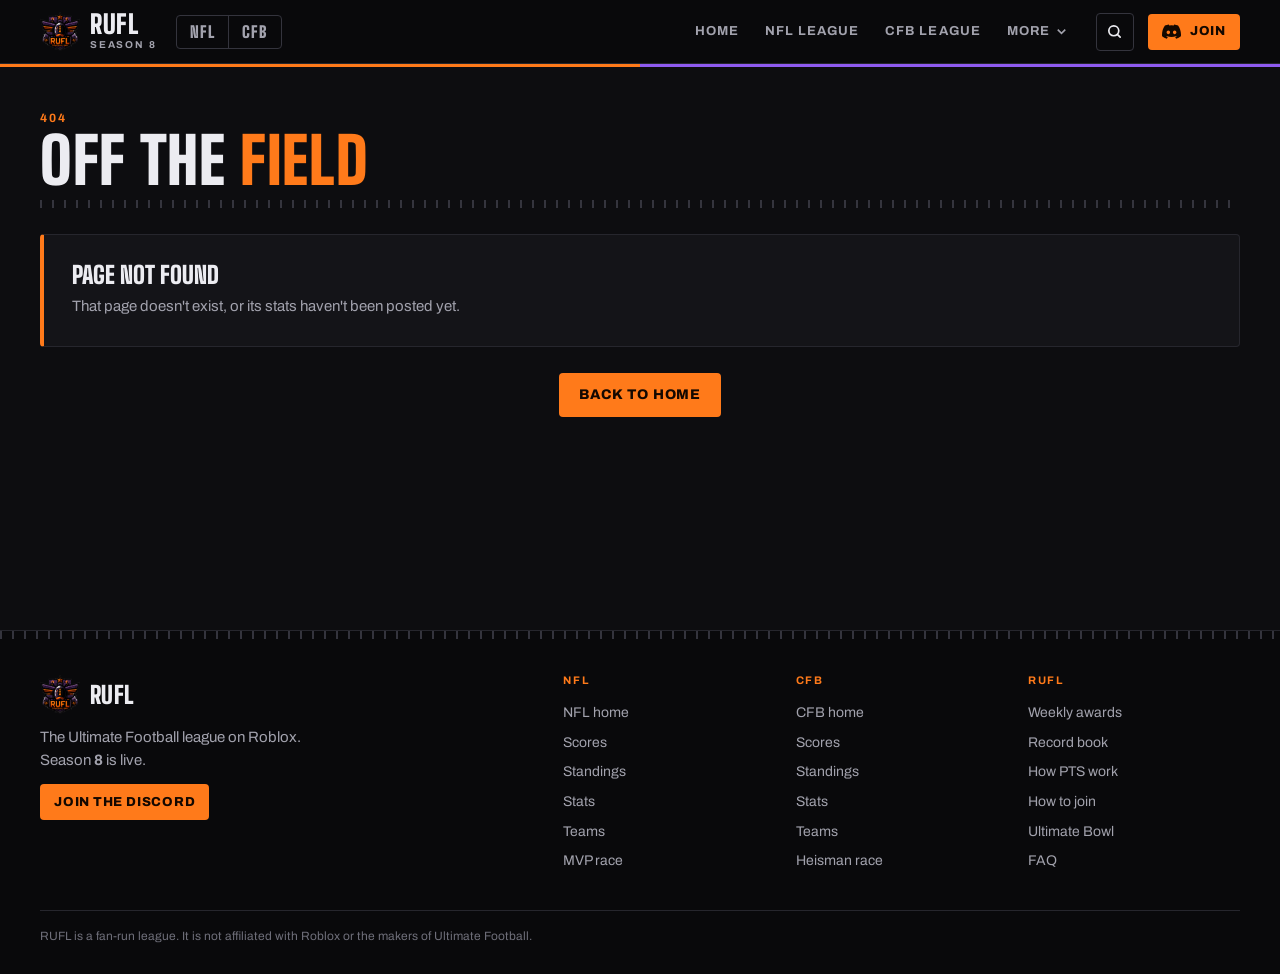
==== commit cd318026: "Split site into NFL and CFB sections with their own tabs (MVP / Heisman race) and a league switch" ====
--- a/index.html
+++ b/index.html
@@ -21,7 +21,7 @@
 <link rel="preconnect" href="https://fonts.googleapis.com">
 <link rel="preconnect" href="https://fonts.gstatic.com" crossorigin>
 <link href="https://fonts.googleapis.com/css2?family=Big+Shoulders+Display:wght@600;700;800;900&family=Archivo:wght@400;500;600;700;800&family=Doto:wght@700;900&display=swap" rel="stylesheet">
-<link rel="stylesheet" href="/styles.css?v=0c812d65">
+<link rel="stylesheet" href="/styles.css?v=66e2ea0c">
 </head>
 <body class="preload">
 <a class="skip" href="#app">Skip to content</a>
@@ -31,25 +31,8 @@
     <img src="/img/logo.png" alt="" width="44" height="43">
     <span>RUFL<small>Season <b class="js-season">8</b></small></span>
   </a>
-  <nav class="links" id="links" aria-label="Main">
-    <a href="/" data-link data-sec="home">Home</a>
-    <a href="/scores" data-link data-sec="scores">Scores</a>
-    <a href="/standings" data-link data-sec="standings">Standings</a>
-    <a href="/stats" data-link data-sec="stats">Stats</a>
-    <a href="/teams" data-link data-sec="teams">Teams</a>
-    <a href="/mvp" data-link data-sec="mvp">MVP Race</a>
-    <div class="more">
-      <button class="more-btn" id="moreBtn" aria-expanded="false" aria-haspopup="true" data-sec="more">More <svg viewBox="0 0 24 24" aria-hidden="true"><path d="m6 9 6 6 6-6"/></svg></button>
-      <div class="more-menu" id="moreMenu">
-        <a href="/awards" data-link data-sec="awards">Weekly awards</a>
-        <a href="/records" data-link data-sec="records">Record book</a>
-        <a href="/points" data-link data-sec="points">How PTS work</a>
-        <a href="/rules" data-link data-sec="rules">Rule book</a>
-        <a href="/#bowl" data-link>Ultimate Bowl</a>
-        <a href="/#join" data-link>How to join</a>
-      </div>
-    </div>
-  </nav>
+  <div class="lg-switch" id="lgSwitch" aria-label="League"><a href="/nfl" data-link class="lgs-NFL">NFL</a><a href="/cfb" data-link class="lgs-CFB">CFB</a></div>
+  <nav class="links" id="links" aria-label="Main"></nav>
   <button class="icon-btn" id="searchBtn" aria-label="Search players and teams" title="Search ( / )">
     <svg viewBox="0 0 24 24" aria-hidden="true"><circle cx="11" cy="11" r="7"/><path d="m20 20-4-4"/></svg>
   </button>
@@ -74,9 +57,9 @@
       <a class="btn btn-sm discord-link" href="https://discord.gg/Z6WvRbmyQ" target="_blank" rel="noopener">Join the Discord</a>
     </div>
     <div class="foot-cols">
-      <div><h4>League</h4><a href="/scores" data-link>Scores</a><a href="/standings" data-link>Standings</a><a href="/teams" data-link>Teams</a><a href="/#bowl" data-link>Ultimate Bowl</a></div>
-      <div><h4>Stats</h4><a href="/stats" data-link>Stat leaders</a><a href="/mvp" data-link>MVP race</a><a href="/awards" data-link>Weekly awards</a><a href="/records" data-link>Record book</a></div>
-      <div><h4>Info</h4><a href="/points" data-link>How PTS work</a><a href="/rules" data-link>Rule book</a><a href="/#join" data-link>How to join</a><a href="/#faq" data-link>FAQ</a></div>
+      <div><h4>NFL</h4><a href="/nfl" data-link>NFL home</a><a href="/nfl/scores" data-link>Scores</a><a href="/nfl/standings" data-link>Standings</a><a href="/nfl/stats" data-link>Stats</a><a href="/nfl/teams" data-link>Teams</a><a href="/nfl/mvp" data-link>MVP race</a></div>
+      <div><h4>CFB</h4><a href="/cfb" data-link>CFB home</a><a href="/cfb/scores" data-link>Scores</a><a href="/cfb/standings" data-link>Standings</a><a href="/cfb/stats" data-link>Stats</a><a href="/cfb/teams" data-link>Teams</a><a href="/cfb/heisman" data-link>Heisman race</a></div>
+      <div><h4>RUFL</h4><a href="/awards" data-link>Weekly awards</a><a href="/records" data-link>Record book</a><a href="/points" data-link>How PTS work</a><a href="/#join" data-link>How to join</a><a href="/#bowl" data-link>Ultimate Bowl</a><a href="/#faq" data-link>FAQ</a></div>
     </div>
   </div>
   <div class="wrap foot-base">
@@ -96,6 +79,6 @@
   </div>
 </div>
 
-<script src="/app.js?v=9e2df187"></script>
+<script src="/app.js?v=96f47cc9"></script>
 </body>
 </html>
--- a/styles.css
+++ b/styles.css
@@ -617,3 +617,63 @@
 .rank-row .who b .pn{text-transform:none}
 .statbar{gap:0;background:var(--panel)}
 .statbar>div{box-shadow:1px 0 0 var(--line),0 1px 0 var(--line)}
+
+/* ============ NFL / CFB sections ============ */
+/* header switch */
+.lg-switch{display:flex;flex:none;margin-left:6px;border:1px solid var(--line-2);border-radius:var(--r);overflow:hidden}
+.lg-switch a{padding:8px 13px;font:900 16px/1 var(--head);letter-spacing:.06em;text-decoration:none;color:var(--muted);transition:background .15s,color .15s}
+.lg-switch a+a{border-left:1px solid var(--line-2)}
+.lg-switch a:hover{color:#fff}
+.lg-switch a.on.lgs-NFL{background:#ff7a1a;color:#140800}
+.lg-switch a.on.lgs-CFB{background:#8f5bf0;color:#fff}
+/* CFB pages switch the accent from orange to purple so it's always clear which league you're in */
+body[data-lg="CFB"]{--orange:#9b6bff;--amber:#c7aaff}
+body[data-lg="CFB"] .btn:not(.btn-line){color:#fff}
+body[data-lg="CFB"] .seg button.on,body[data-lg="CFB"] .wk.on,body[data-lg="CFB"] .g-pos,body[data-lg="CFB"] .rule-num,body[data-lg="CFB"] .tag{color:#fff}
+body[data-lg="CFB"] .wk.on small{color:#e9ddff}
+body[data-lg="NFL"] .nav::after{background:#ff7a1a}
+body[data-lg="CFB"] .nav::after{background:#8f5bf0}
+/* chooser cards */
+.lg-cards{display:grid;grid-template-columns:1fr 1fr;gap:14px}
+.lg-card{display:flex;flex-direction:column;gap:16px;padding:22px;border-radius:var(--r);background:var(--panel);border:1px solid var(--line);border-top:5px solid #ff7a1a;text-decoration:none;transition:border-color .15s,background .15s}
+.lg-card.lg-CFB{border-top-color:#8f5bf0}
+.lg-card:hover{background:var(--panel-2);border-color:var(--muted)}
+.lg-card.lg-NFL:hover{border-top-color:#ff7a1a}
+.lg-card.lg-CFB:hover{border-top-color:#8f5bf0}
+.lgc-top{display:flex;align-items:baseline;gap:12px}
+.lgc-top b{font:900 56px/.9 var(--head);letter-spacing:.02em;color:#ff7a1a}
+.lg-CFB .lgc-top b{color:#a77dff}
+.lgc-top span{font:700 12px/1 var(--body);letter-spacing:.14em;text-transform:uppercase;color:var(--muted)}
+.lgc-logos{display:flex;flex-wrap:wrap;gap:8px}
+.lgc-meta{display:grid;grid-template-columns:1fr 1fr;gap:1px;margin:0;background:var(--line);border:1px solid var(--line);border-radius:var(--r);overflow:hidden}
+.lgc-meta>div{background:var(--panel);padding:10px 12px}
+.lg-card:hover .lgc-meta>div{background:var(--panel-2)}
+.lgc-meta dt{font:700 10px/1 var(--body);letter-spacing:.14em;text-transform:uppercase;color:var(--dim)}
+.lgc-meta dd{margin:5px 0 0;font:800 16px/1.2 var(--head);text-transform:uppercase}
+.lgc-go{display:inline-flex;align-items:center;gap:6px;font:800 13px/1 var(--body);letter-spacing:.1em;text-transform:uppercase;color:#ff7a1a}
+.lg-CFB .lgc-go{color:#a77dff}
+/* league home header */
+.sec-hero{padding:calc(var(--nav-h) + 3px) 0 0;background:var(--night);border-bottom:1px solid var(--line);position:relative}
+.sec-hero::after{content:"";position:absolute;left:0;right:0;bottom:0;height:8px;background:var(--hash)}
+.sec-inner{display:flex;align-items:flex-end;justify-content:space-between;gap:24px;flex-wrap:wrap;padding:34px 0 30px}
+.sec-id h1{font:900 clamp(64px,10vw,120px)/.85 var(--head);letter-spacing:.02em;color:var(--orange)}
+.sec-sub{margin-top:10px;font:700 12px/1.4 var(--body);letter-spacing:.14em;text-transform:uppercase;color:var(--muted)}
+.sec-logos{display:flex;flex-wrap:wrap;gap:6px;max-width:560px;justify-content:flex-end}
+.sec-logos a{display:block;padding:4px;border-radius:3px;transition:background .15s}
+.sec-logos a:hover{background:var(--panel-2)}
+body:has(.bug-strip:not([hidden])) .sec-home{margin-top:0}
+@media (max-width:1100px){.lg-switch a{padding:8px 10px;font-size:15px}}
+@media (max-width:960px){
+  .lg-switch{margin-left:auto}
+  .nav .icon-btn{margin-left:0}
+  .lg-cards{grid-template-columns:1fr}
+  .sec-logos{justify-content:flex-start}
+}
+@media (max-width:640px){
+  .brand span{font-size:22px}
+  .brand img{width:34px}
+  .lg-switch a{padding:7px 9px;font-size:14px}
+  .nav .icon-btn{display:none}
+  .lgc-top b{font-size:44px}
+  .lgc-meta{grid-template-columns:1fr}
+}
